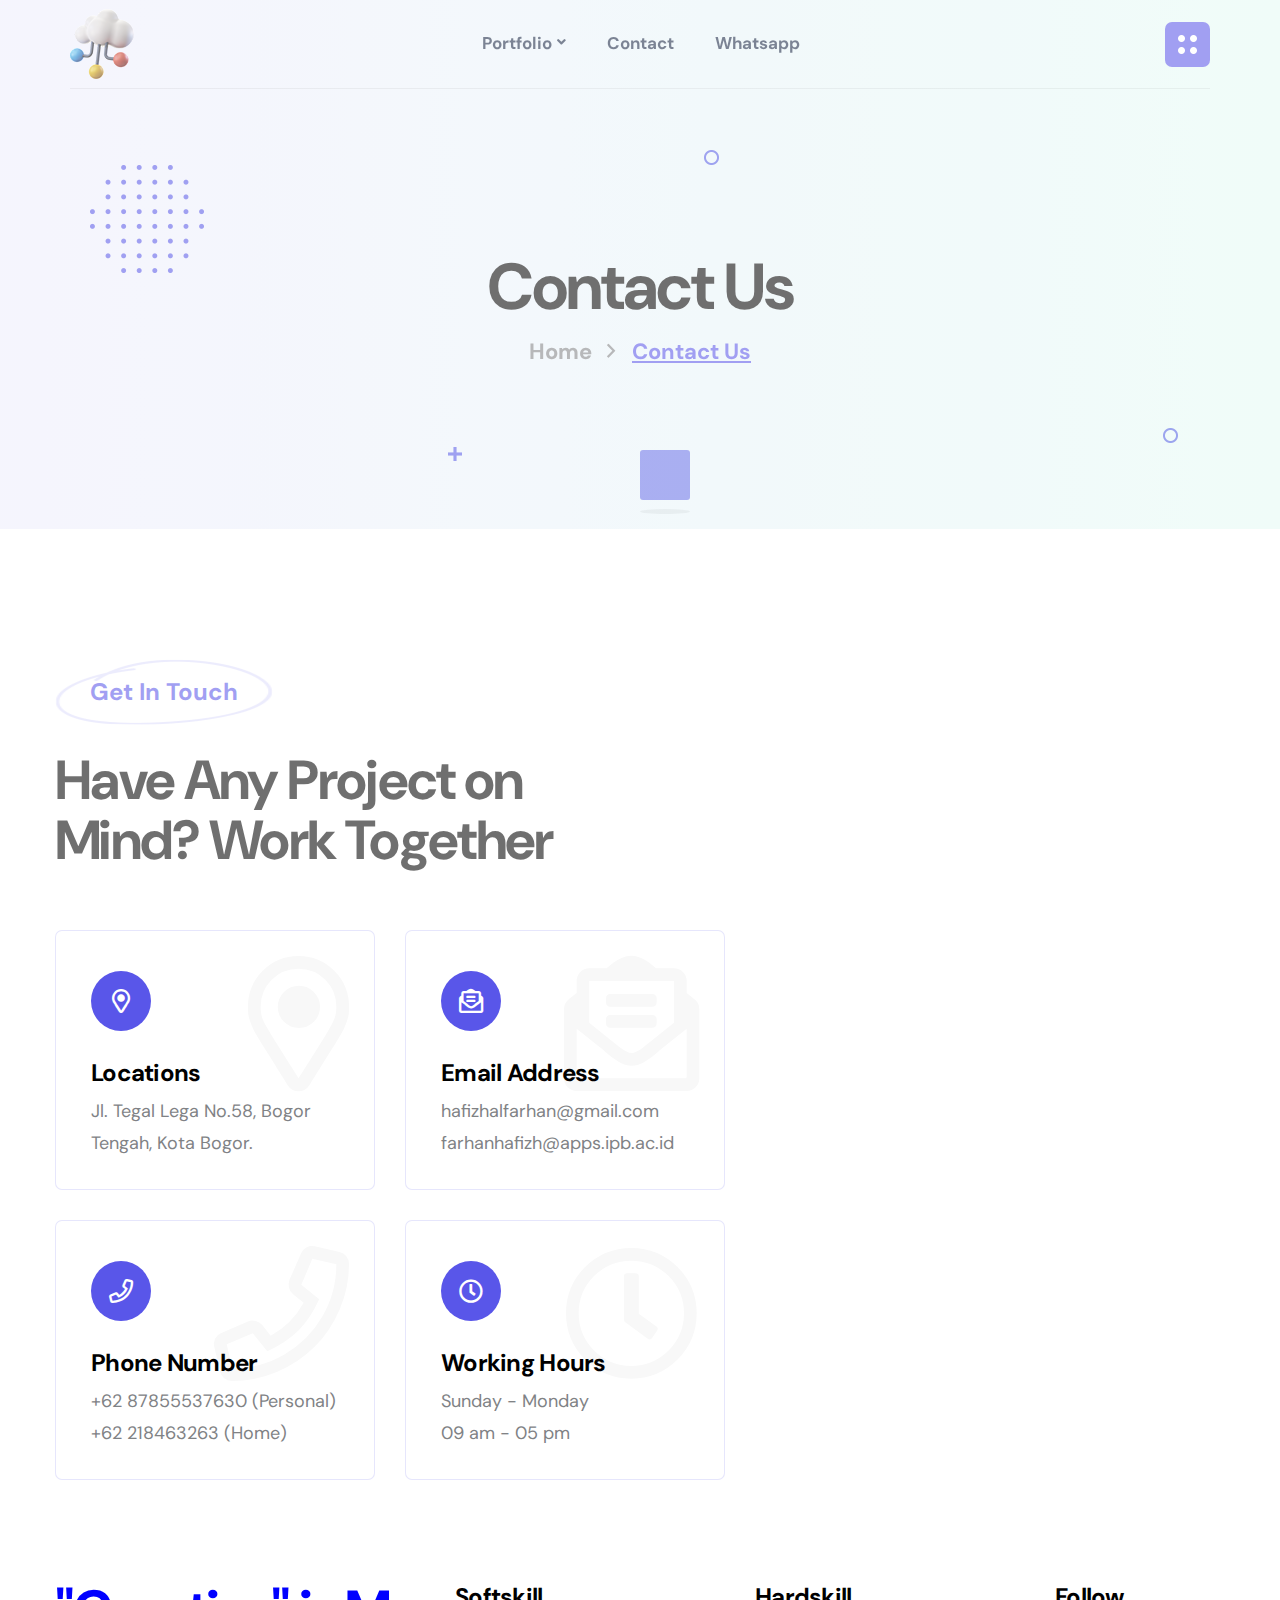
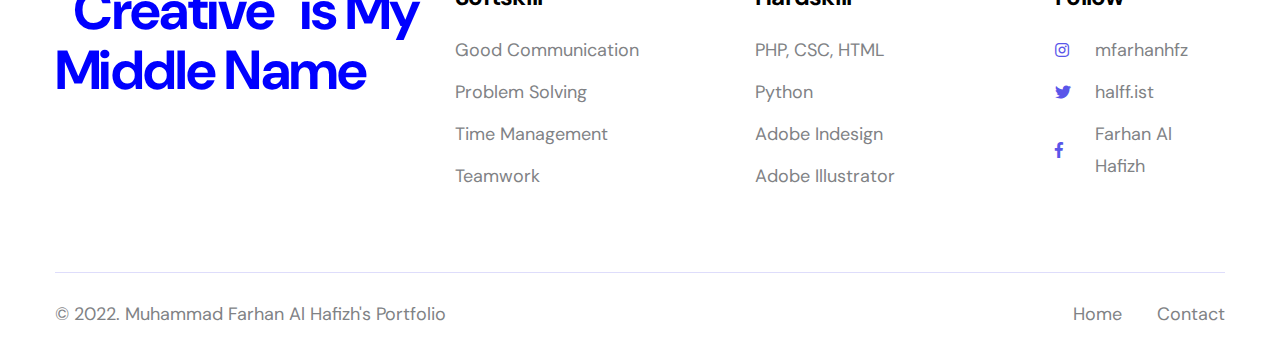
==== contact.html @ 5879aad6 "Update contact.html" ====
<!DOCTYPE html>
<html lang="en">
    <head>
        <!--====== Required meta tags ======-->
        <meta charset="utf-8">
        <meta http-equiv="x-ua-compatible" content="ie=edge">
        <meta name="description" content="">
        <meta name="viewport" content="width=device-width, initial-scale=1, shrink-to-fit=no">
        <!--====== Title ======-->
        <title>Farhan's Portfolio</title>
        <!--====== Favicon Icon ======-->
        <link rel="shortcut icon" href="assets/images/icon/iconss.png" type="image/png">
        <!--====== Default css ======-->
        <link rel="stylesheet" href="assets/css/default.css">
        <!--====== Style css ======-->
        <link rel="stylesheet" href="assets/css/style.css">
        <!--====== Responsive css ======-->
        <link rel="stylesheet" href="assets/css/responsive.css">
    </head>
    <body>
        <!--====== Start Preloader ======-->
        <div class="preloader">
            <div class="loader">
                <div class="pre-shadow"></div>
                <div class="pre-box"></div>
            </div>
        </div>
        <!--====== End Preloader ======-->
        <!--====== offcanvas-panel ======-->
        <div class="offcanvas-panel">
            <div class="panel-overlay"></div>
            <div class="offcanvas-panel-inner">
                <div class="panel-logo">
                    <a href="index.html"><img src="assets/images/icon/Box.png" alt="Qempo" width="120" length="120"></a>
                </div>
                <div class="about-us">
                    <h5 class="panel-widget-title">About Me</h5>
                    <p>
                        Hello, my name is Muhammad Farhan Al Haﬁzh and I am a software developer with three years of experience in developing web and mobile applications. Throughout my journey, I have worked on a variety of projects using a range of programming languages, including python, PHP, javascript, java, C, CSC. In my portfolio, you will ﬁnd examples of my work in web and mobile apps, which showcases my developing an application.
                    </p>
                </div>
                <div class="contact-us">
                    <h5 class="panel-widget-title">Contact Us</h5>
                    <ul>
                        <li>
                            <i class="fal fa-map-marker-alt"></i>
                            Bogor Tengah, Kota Bogor, Jawa Barat.
                        </li>
                        <li>
                            <i class="fal fa-envelope-open"></i>
                            <a href="mailto:hafizhalfarhan@gmail.com"> hafizhalfarhan@gmail.com</a>
                            <a href="mailto:farhanhafizh@apps.ipb.ac.id">farhanhafizh@apps.ipb.ac.id</a>
                        </li>
                        <li>
                            <i class="fal fa-phone"></i>
                            <a href="tel:(+62) 87855537630">(+62) 87855537630</a>
                            <a href="tel:(+62) 87855537630">(+62) 87855537630</a>
                        </li>
                    </ul>
                </div>
                <a href="#" class="panel-close"><i class="fal fa-times"></i></a>
            </div>
        </div><!--====== offcanvas-panel ======-->
        <!--====== Start Header Section ======-->
        <header class="theme-header transparent-header">
            <!-- header Navigation -->
            <div class="header-navigation navigation-style-v1">
                <div class="nav-overlay"></div>
                <div class="container-fluid">
                    <div class="primary-menu">
                        <div class="site-branding">
                            <a href="index.html" class="brand-logo"><img src="assets/images/icon/icon-5.png" alt="Site Logo"></a>
                        </div>
                        <div class="nav-menu">
                            <!-- Navbar Close -->
                            <div class="navbar-close"><i class="far fa-times"></i></div>
                            <!-- Nav Search -->
                            <div class="nav-search">
                                <form>
                                    <div class="form_group">
                                        <input type="email" class="form_control" placeholder="Search Here" name="email" required>
                                        <button class="search-btn"><i class="fas fa-search"></i></button>
                                    </div>
                                </form>
                            </div>
                            <!-- Main Menu -->
                            <nav class="main-menu">
                                <ul>
                                    <li class="menu-item has-children"><a href="#" class="nav-link">Portfolio</a>
                                        <ul class="sub-menu">
                                            <li><a href="project-details.html">Graphic Designer</a></li>
                                            <li><a href="project-details-2.html">Web Development</a></li>
                                            <li><a href="project-details-3.html">Software Development</a></li>
                                        </ul>
                                    </li>
                                    <li class="menu-item"><a href="contact.html" class="nav-link">Contact</a></li>
                                    <li class="menu-item"><a href="https://wa.me/6287855537630" class="nav-link">Whatsapp</a></li>
                                </ul>
                            </nav>
                        </div>
                        <div class="header-right-nav">
                            <ul>
                                <li class="bar-item"><a href="#"><img src="assets/images/dot.png" alt="dot"></a></li>
                                <li class="navbar-toggle-btn">
                                    <div class="navbar-toggler">
                                        <span></span>
                                        <span></span>
                                        <span></span>
                                    </div>
                                </li>
                            </ul>
                        </div>
                    </div>
                </div>
            </div>
        </header><!--====== End Header Section ======-->
        <!--====== Start Page-banner section ======-->
        <section class="page-banner bg_cover position-relative z-1">
            <div class="shape shape-one scene"><span data-depth="1"><img src="assets/images/shape/shape-1.png" alt=""></span></div>
            <div class="shape shape-two scene"><span data-depth="2"><img src="assets/images/shape/shape-2.png" alt=""></span></div>
            <div class="shape shape-three scene"><span data-depth="3"><img src="assets/images/shape/shape-3.png" alt=""></span></div>
            <div class="shape shape-four scene"><span data-depth="4"><img src="assets/images/shape/shape-2.png" alt=""></span></div>
            <div class="container">
                <div class="row justify-content-center">
                    <div class="col-lg-7">
                        <div class="page-title text-center">
                            <h1>Contact Us</h1>
                            <ul class="breadcrumbs-link">
                                <li><a href="index.html">Home</a></li>
                                <li class="active">Contact Us</li>
                            </ul>
                        </div>
                    </div>
                </div>
            </div>
        </section>
        <!--====== End Page-banner section ======-->
        <section class="contact-info-v1 pt-130">
            <div class="container">
                <div class="row">
                    <div class="col-lg-6">
                        <div class="section-title mb-60">
                            <span class="sub-title st-one">Get In Touch</span>
                            <h2>Have Any Project on 
                                Mind? Work Together</h2>
                        </div>
                    </div>
                </div>
                <div class="row">
                    <div class="col-lg-7">
                        <div class="row">
                            <div class="col-lg-6 col-md-6 col-sm-12">
                                <div class="information-item info-item-one mb-30 wow fadeInUp" data-wow-delay=".15s">
                                    <div class="icon">
                                        <i class="far fa-map-marker-alt"></i>
                                    </div>
                                    <div class="info">
                                        <h4>Locations</h4>
                                        <p>Jl. Tegal Lega No.58, Bogor Tengah, Kota Bogor.</p>
                                    </div>
                                </div>
                            </div>
                            <div class="col-lg-6 col-md-6 col-sm-12">
                                <div class="information-item info-item-two mb-30 wow fadeInUp" data-wow-delay=".20s">
                                    <div class="icon">
                                        <i class="far fa-envelope-open-text"></i>
                                    </div>
                                    <div class="info">
                                        <h4>Email Address</h4>
                                        <p><a href="mailto;hafizhalfarhan@gmail.com">hafizhalfarhan@gmail.com</a></p>
                                        <p><a href="mailto;farhanhafizh@apps.ipb.ac.id">farhanhafizh@apps.ipb.ac.id</a></p>
                                    </div>
                                </div>
                            </div>
                            <div class="col-lg-6 col-md-6 col-sm-12">
                                <div class="information-item info-item-three mb-30 wow fadeInUp" data-wow-delay=".25s">
                                    <div class="icon">
                                        <i class="far fa-phone"></i>
                                    </div>
                                    <div class="info">
                                        <h4>Phone Number</h4>
                                        <p><a href="tel:+012(345)67899">+62 87855537630 (Personal) </a></p>
                                        <p><a href="tel:+012(345)67899">+62 218463263 (Home) </a></p>
                                    </div>
                                </div>
                            </div>
                            <div class="col-lg-6 col-md-6 col-sm-12">
                                <div class="information-item info-item-four mb-30 wow fadeInUp" data-wow-delay=".30s">
                                    <div class="icon">
                                        <i class="far fa-clock"></i>
                                    </div>
                                    <div class="info">
                                        <h4>Working Hours</h4>
                                        <p><span>Sunday - Monday</span><span>09 am - 05 pm</span></p>
                                    </div>
                                </div>
                            </div>
                        </div>
                    </div>
                    <div class="col-lg-5">
                        <div class="mapouter"><div class="gmap_canvas"><iframe class="gmap_iframe" width="100%" frameborder="0" scrolling="no" marginheight="0" marginwidth="0" src="https://maps.google.com/maps?width=610&amp;height=400&amp;hl=en&amp;q=kebun raya bogor&amp;t=&amp;z=15&amp;ie=UTF8&amp;iwloc=B&amp;output=embed"></iframe><a href="https://capcuttemplate.org/">Capcut Template</a></div><style>.mapouter{position:relative;text-align:right;width:100%;height:400px;}.gmap_canvas {overflow:hidden;background:none!important;width:100%;height:400px;}.gmap_iframe {height:400px!important;}</style></div>
                    </div>
                </div>
            </div>
        </section>
        <!--====== Start Contact section ======-->
        <!--====== End Contact section ======-->
        <!--====== Start Footer ======-->
        <footer class="footer-area">
            <div class="container">
                <div class="footer-widget pt-70 pb-40">
                    <div class="row">
                        <div class="col-lg-4 col-md-6 col-sm-12">
                            <div class="widget newsletter-widget mb-40 wow fadeInUp" data-wow-delay=".30s">
                                <h2><font color="Blue">"Creative" is My Middle Name</font></h2>
                            </div>
                        </div>
                        <div class="col-lg-3 col-md-6 col-sm-12">
                            <div class="widget footer-nav-widget mb-40 wow fadeInUp" data-wow-delay=".15s">
                                <h4 class="widget-title">Softskill</h4>
                                <ul class="widget-nav">
                                    <li>Good Communication</li>
                                    <li>Problem Solving</li>
                                    <li>Time Management</a></li>
                                    <li>Teamwork</a></li>
                                </ul>
                            </div>
                        </div>
                        <div class="col-lg-3 col-md-6 col-sm-12">
                            <div class="widget footer-nav-widget mb-40 wow fadeInUp" data-wow-delay=".20s">
                                <h4 class="widget-title">Hardskill</h4>
                                <ul class="widget-nav">
                                    <li>PHP, CSC, HTML</li>
                                    <li>Python</li>
                                    <li>Adobe Indesign</a></li>
                                    <li>Adobe Illustrator</a></li>
                                </ul>
                            </div>
                        </div>
                        <div class="col-lg-2 col-md-6 col-sm-12">
                            <div class="widget social-widget mb-40 wow fadeInUp" data-wow-delay=".25s">
                                <h4 class="widget-title">Follow</h4>
                                <ul class="social-nav">
                                    <li><a href="www.instagram.com/mfarhanhfz/"><i class="fab fa-instagram"></i>mfarhanhfz</a></li>
                                    <li><a href="#"><i class="fab fa-twitter"></i>halff.ist</a></li>
                                    <li><a href="#"><i class="fab fa-facebook-f"></i>Farhan Al Hafizh</a></li>
                                </ul>
                            </div>
                        </div>
                    </div>
                </div>
                <div class="footer-copyright">
                    <div class="row">
                        <div class="col-lg-6">
                            <div class="copyright-text">
                                <p>&copy; 2022. Muhammad Farhan Al Hafizh's Portfolio</p>
                            </div>
                        </div>
                        <div class="col-lg-6">
                            <div class="footer-nav float-lg-right">
                                <ul>
                                    <li><a href="index.html">Home</a></li>
                                    <li><a href="contact.html">Contact</a></li>
                                </ul>
                            </div>
                        </div>
                    </div>
                </div>
            </div>
        </footer><!--====== End Footer ======-->
        <!--====== back-to-top ======-->
        <a href="#" class="back-to-top" ><i class="far fa-angle-up"></i></a>
        <!--====== Jquery js ======-->
        <script src="assets/vendor/jquery-3.6.0.min.js"></script>
        <!--====== Bootstrap js ======-->
        <script src="assets/vendor/popper/popper.min.js"></script>
        <!--====== Bootstrap js ======-->
        <script src="assets/vendor/bootstrap/js/bootstrap.min.js"></script>
        <!--====== Slick js ======-->
        <script src="assets/vendor/slick/slick.min.js"></script>
        <!--====== Magnific js ======-->
        <script src="assets/vendor/magnific-popup/dist/jquery.magnific-popup.min.js"></script>
        <!--====== Isotope js ======-->
        <script src="assets/vendor/isotope.min.js"></script>
        <!--====== Imagesloaded js ======-->
        <script src="assets/vendor/imagesloaded.min.js"></script>
        <!--====== Counterup js ======-->
        <script src="assets/vendor/jquery.counterup.min.js"></script>
        <!--====== Waypoints js ======-->
        <script src="assets/vendor/jquery.waypoints.js"></script>
        <!--====== Nice-select js ======-->
        <script src="assets/vendor/nice-select/js/jquery.nice-select.min.js"></script>
        <!--====== WOW js ======-->
        <script src="assets/vendor/wow.min.js"></script>
        <!--====== Parallax js ======-->
        <script src="assets/vendor/parallax.min.js"></script>
        <!--====== Main js ======-->
        <script src="assets/js/theme.js"></script>
    </body>
</html>
---- assets/css/default.css ----
/*---------------------------------------
    - Margin & Padding
-----------------------------------------*/
/*-- Margin Top --*/
.mt-5 {
  margin-top: 5px; }

.mt-10 {
  margin-top: 10px; }

.mt-15 {
  margin-top: 15px; }

.mt-20 {
  margin-top: 20px; }

.mt-25 {
  margin-top: 25px; }

.mt-30 {
  margin-top: 30px; }

.mt-35 {
  margin-top: 35px; }

.mt-40 {
  margin-top: 40px; }

.mt-45 {
  margin-top: 45px; }

.mt-50 {
  margin-top: 50px; }

.mt-55 {
  margin-top: 55px; }

.mt-60 {
  margin-top: 60px; }

.mt-65 {
  margin-top: 65px; }

.mt-70 {
  margin-top: 70px; }

.mt-75 {
  margin-top: 75px; }

.mt-80 {
  margin-top: 80px; }

.mt-85 {
  margin-top: 85px; }

.mt-90 {
  margin-top: 90px; }

.mt-95 {
  margin-top: 95px; }

.mt-100 {
  margin-top: 100px; }

.mt-105 {
  margin-top: 105px; }

.mt-110 {
  margin-top: 110px; }

.mt-115 {
  margin-top: 115px; }

.mt-120 {
  margin-top: 120px; }

.mt-125 {
  margin-top: 125px; }

.mt-130 {
  margin-top: 130px; }

.mt-135 {
  margin-top: 135px; }

.mt-140 {
  margin-top: 140px; }

.mt-145 {
  margin-top: 145px; }

.mt-150 {
  margin-top: 150px; }

.mt-155 {
  margin-top: 155px; }

.mt-160 {
  margin-top: 160px; }

.mt-165 {
  margin-top: 165px; }

.mt-170 {
  margin-top: 170px; }

.mt-175 {
  margin-top: 175px; }

.mt-180 {
  margin-top: 180px; }

.mt-185 {
  margin-top: 185px; }

.mt-190 {
  margin-top: 190px; }

.mt-195 {
  margin-top: 195px; }

.mt-200 {
  margin-top: 200px; }

.mt-205{
  margin-top: 205px;
}
.mt-210{
  margin-top: 210px;
}
.mt-215{
  margin-top: 215px;
}
.mt-220{
  margin-top: 220px;
}
.mt-225{
  margin-top: 225px;
}
.mt-230{
  margin-top: 230px;
}
.mt-235{
  margin-top: 235px;
}
.mt-240{
  margin-top: 240px;
}
.mt-245{
  margin-top: 245px;
}
.mt-250{
  margin-top: 250px;
}
.mt-255{
  margin-top: 255px;
}
.mt-260{
  margin-top: 260px;
}
.mt-265{
  margin-top: 265px;
}
.mt-270{
  margin-top: 270px;
}
.mt-275{
  margin-top: 275px;
}
.mt-280{
  margin-top: 280px;
}
.mt-285{
  margin-top: 285px;
}
.mt-290{
  margin-top: 290px;
}
.mt-295{
  margin-top: 295px;
}
.mt-300{
  margin-top: 300px;
}
/*-- Margin Bottom --*/
.mb-5 {
  margin-bottom: 5px; }

.mb-10 {
  margin-bottom: 10px; }

.mb-15 {
  margin-bottom: 15px; }

.mb-20 {
  margin-bottom: 20px; }

.mb-25 {
  margin-bottom: 25px; }

.mb-30 {
  margin-bottom: 30px; }

.mb-35 {
  margin-bottom: 35px; }

.mb-40 {
  margin-bottom: 40px; }

.mb-45 {
  margin-bottom: 45px; }

.mb-50 {
  margin-bottom: 50px; }

.mb-55 {
  margin-bottom: 55px; }

.mb-60 {
  margin-bottom: 60px; }

.mb-65 {
  margin-bottom: 65px; }

.mb-70 {
  margin-bottom: 70px; }

.mb-75 {
  margin-bottom: 75px; }

.mb-80 {
  margin-bottom: 80px; }

.mb-85 {
  margin-bottom: 85px; }

.mb-90 {
  margin-bottom: 90px; }

.mb-95 {
  margin-bottom: 95px; }

.mb-100 {
  margin-bottom: 100px; }

.mb-105 {
  margin-bottom: 105px; }

.mb-110 {
  margin-bottom: 110px; }

.mb-115 {
  margin-bottom: 115px; }

.mb-120 {
  margin-bottom: 120px; }

.mb-125 {
  margin-bottom: 125px; }

.mb-130 {
  margin-bottom: 130px; }

.mb-135 {
  margin-bottom: 135px; }

.mb-140 {
  margin-bottom: 140px; }

.mb-145 {
  margin-bottom: 145px; }

.mb-150 {
  margin-bottom: 150px; }

.mb-155 {
  margin-bottom: 155px; }

.mb-160 {
  margin-bottom: 160px; }

.mb-165 {
  margin-bottom: 165px; }

.mb-170 {
  margin-bottom: 170px; }

.mb-175 {
  margin-bottom: 175px; }

.mb-180 {
  margin-bottom: 180px; }

.mb-185 {
  margin-bottom: 185px; }

.mb-190 {
  margin-bottom: 190px; }

.mb-195 {
  margin-bottom: 195px; }

.mb-200 {
  margin-bottom: 200px; }

.mb-205 {
  margin-bottom: 205px; }

.mb-210 {
  margin-bottom: 210px; }

.mb-215 {
  margin-bottom: 215px; }

.mb-220 {
  margin-bottom: 220px; }

.mb-225 {
  margin-bottom: 225px; }

.mb-230 {
  margin-bottom: 230px; }

.mb-235 {
  margin-bottom: 235px; }

.mb-240 {
  margin-bottom: 240px; }

.mb-245 {
  margin-bottom: 245px; }

.mb-250 {
  margin-bottom: 250px; }

.mb-255 {
  margin-bottom: 255px; }

.mb-260 {
  margin-bottom: 260px; }

.mb-265 {
  margin-bottom: 265px; }

.mb-270 {
  margin-bottom: 270px; }

.mb-275 {
  margin-bottom: 275px; }

.mb-280 {
  margin-bottom: 280px; }

.mb-285 {
  margin-bottom: 285px; }

.mb-290 {
  margin-bottom: 290px; }

.mb-295 {
  margin-bottom: 295px; }

.mb-300 {
  margin-bottom: 300px; }

/*-- Margin Left --*/
.ml-5 {
  margin-left: 5px; }

.ml-10 {
  margin-left: 10px; }

.ml-15 {
  margin-left: 15px; }

.ml-20 {
  margin-left: 20px; }

.ml-25 {
  margin-left: 25px; }

.ml-30 {
  margin-left: 30px; }

.ml-35 {
  margin-left: 35px; }

.ml-40 {
  margin-left: 40px; }

.ml-45 {
  margin-left: 45px; }

.ml-50 {
  margin-left: 50px; }

.ml-55 {
  margin-left: 55px; }

.ml-60 {
  margin-left: 60px; }

.ml-65 {
  margin-left: 65px; }

.ml-70 {
  margin-left: 70px; }

.ml-75 {
  margin-left: 75px; }

.ml-80 {
  margin-left: 80px; }

.ml-85 {
  margin-left: 85px; }

.ml-90 {
  margin-left: 90px; }

.ml-95 {
  margin-left: 95px; }

.ml-100 {
  margin-left: 100px; }

.ml-105 {
  margin-left: 105px; }

.ml-110 {
  margin-left: 110px; }

.ml-115 {
  margin-left: 115px; }

.ml-120 {
  margin-left: 120px; }

.ml-125 {
  margin-left: 125px; }

.ml-130 {
  margin-left: 130px; }

.ml-135 {
  margin-left: 135px; }

.ml-140 {
  margin-left: 140px; }

.ml-145 {
  margin-left: 145px; }

.ml-150 {
  margin-left: 150px; }

.ml-155 {
  margin-left: 155px; }

.ml-160 {
  margin-left: 160px; }

.ml-165 {
  margin-left: 165px; }

.ml-170 {
  margin-left: 170px; }

.ml-175 {
  margin-left: 175px; }

.ml-180 {
  margin-left: 180px; }

.ml-185 {
  margin-left: 185px; }

.ml-190 {
  margin-left: 190px; }

.ml-195 {
  margin-left: 195px; }

.ml-200 {
  margin-left: 200px; }

.ml-205{
  margin-left: 205px;
}
.ml-210{
  margin-left: 210px;
}
.ml-215{
  margin-left: 215px;
}
.ml-220{
  margin-left: 220px;
}
.ml-225{
  margin-left: 225px;
}
.ml-230{
  margin-left: 230px;
}
.ml-235{
  margin-left: 235px;
}
.ml-240{
  margin-left: 240px;
}
.ml-245{
  margin-left: 245px;
}
.ml-250{
  margin-left: 250px;
}
.ml-255{
  margin-left: 255px;
}
.ml-260{
  margin-left: 260px;
}
.ml-265{
  margin-left: 265px;
}
.ml-270{
  margin-left: 270px;
}
.ml-275{
  margin-left: 275px;
}
.ml-280{
  margin-left: 280px;
}
.ml-285{
  margin-left: 285px;
}
.ml-290{
  margin-left: 290px;
}
.ml-295{
  margin-left: 295px;
}
.ml-300{
  margin-left: 300px;
}
/*-- Margin Right --*/
.mr-5 {
  margin-right: 5px; }

.mr-10 {
  margin-right: 10px; }

.mr-15 {
  margin-right: 15px; }

.mr-20 {
  margin-right: 20px; }

.mr-25 {
  margin-right: 25px; }

.mr-30 {
  margin-right: 30px; }

.mr-35 {
  margin-right: 35px; }

.mr-40 {
  margin-right: 40px; }

.mr-45 {
  margin-right: 45px; }

.mr-50 {
  margin-right: 50px; }

.mr-55 {
  margin-right: 55px; }

.mr-60 {
  margin-right: 60px; }

.mr-65 {
  margin-right: 65px; }

.mr-70 {
  margin-right: 70px; }

.mr-75 {
  margin-right: 75px; }

.mr-80 {
  margin-right: 80px; }

.mr-85 {
  margin-right: 85px; }

.mr-90 {
  margin-right: 90px; }

.mr-95 {
  margin-right: 95px; }

.mr-100 {
  margin-right: 100px; }

.mr-105 {
  margin-right: 105px; }

.mr-110 {
  margin-right: 110px; }

.mr-115 {
  margin-right: 115px; }

.mr-120 {
  margin-right: 120px; }

.mr-125 {
  margin-right: 125px; }

.mr-130 {
  margin-right: 130px; }

.mr-135 {
  margin-right: 135px; }

.mr-140 {
  margin-right: 140px; }

.mr-145 {
  margin-right: 145px; }

.mr-150 {
  margin-right: 150px; }

.mr-155 {
  margin-right: 155px; }

.mr-160 {
  margin-right: 160px; }

.mr-165 {
  margin-right: 165px; }

.mr-170 {
  margin-right: 170px; }

.mr-175 {
  margin-right: 175px; }

.mr-180 {
  margin-right: 180px; }

.mr-185 {
  margin-right: 185px; }

.mr-190 {
  margin-right: 190px; }

.mr-195 {
  margin-right: 195px; }

.mr-200 {
  margin-right: 200px; }

.mr-205{
  margin-right: 205px;
}
.mr-210{
  margin-right: 210px;
}
.mr-215{
  margin-right: 215px;
}
.mr-220{
  margin-right: 220px;
}
.mr-225{
  margin-right: 225px;
}
.mr-230{
  margin-right: 230px;
}
.mr-235{
  margin-right: 235px;
}
.mr-240{
  margin-right: 240px;
}
.mr-245{
  margin-right: 245px;
}
.mr-250{
  margin-right: 250px;
}
.mr-255{
  margin-right: 255px;
}
.mr-260{
  margin-right: 260px;
}
.mr-265{
  margin-right: 265px;
}
.mr-270{
  margin-right: 270px;
}
.mr-275{
  margin-right: 275px;
}
.mr-280{
  margin-right: 280px;
}
.mr-285{
  margin-right: 285px;
}
.mr-290{
  margin-right: 290px;
}
.mr-295{
  margin-right: 295px;
}
.mr-300{
  margin-right: 300px;
}
/*-- Padding Top --*/
.pt-5 {
  padding-top: 5px; }

.pt-10 {
  padding-top: 10px; }

.pt-15 {
  padding-top: 15px; }

.pt-20 {
  padding-top: 20px; }

.pt-25 {
  padding-top: 25px; }

.pt-30 {
  padding-top: 30px; }

.pt-35 {
  padding-top: 35px; }

.pt-40 {
  padding-top: 40px; }

.pt-45 {
  padding-top: 45px; }

.pt-50 {
  padding-top: 50px; }

.pt-55 {
  padding-top: 55px; }

.pt-60 {
  padding-top: 60px; }

.pt-65 {
  padding-top: 65px; }

.pt-70 {
  padding-top: 70px; }

.pt-75 {
  padding-top: 75px; }

.pt-80 {
  padding-top: 80px; }

.pt-85 {
  padding-top: 85px; }

.pt-90 {
  padding-top: 90px; }

.pt-95 {
  padding-top: 95px; }

.pt-100 {
  padding-top: 100px; }

.pt-105 {
  padding-top: 105px; }

.pt-110 {
  padding-top: 110px; }

.pt-115 {
  padding-top: 115px; }

.pt-120 {
  padding-top: 120px; }

.pt-125 {
  padding-top: 125px; }

.pt-130 {
  padding-top: 130px; }

.pt-135 {
  padding-top: 135px; }

.pt-140 {
  padding-top: 140px; }

.pt-145 {
  padding-top: 145px; }

.pt-150 {
  padding-top: 150px; }

.pt-155 {
  padding-top: 155px; }

.pt-160 {
  padding-top: 160px; }

.pt-165 {
  padding-top: 165px; }

.pt-170 {
  padding-top: 170px; }

.pt-175 {
  padding-top: 175px; }

.pt-180 {
  padding-top: 180px; }

.pt-185 {
  padding-top: 185px; }

.pt-190 {
  padding-top: 190px; }

.pt-195 {
  padding-top: 195px; }

.pt-200 {
  padding-top: 200px; }

.pt-205 {
  padding-top: 205px; }

.pt-210 {
  padding-top: 210px; }

.pt-215 {
  padding-top: 215px; }

.pt-220 {
  padding-top: 220px; }

.pt-225 {
  padding-top: 225px; }

.pt-230 {
  padding-top: 230px; }

.pt-235 {
  padding-top: 235px; }

.pt-240 {
  padding-top: 240px; }

.pt-245 {
  padding-top: 245px; }

.pt-250 {
  padding-top: 250px; }

.pt-255 {
  padding-top: 255px; }

.pt-260 {
  padding-top: 260px; }

.pt-265 {
  padding-top: 265px; }

.pt-270 {
  padding-top: 270px; }

.pt-275 {
  padding-top: 275px; }

.pt-280 {
  padding-top: 280px; }

.pt-285 {
  padding-top: 285px; }

.pt-290 {
  padding-top: 290px; }

.pt-295 {
  padding-top: 295px; }

.pt-300 {
  padding-top: 300px; }

/*-- Padding Bottom --*/
.pb-5 {
  padding-bottom: 5px; }

.pb-10 {
  padding-bottom: 10px; }

.pb-15 {
  padding-bottom: 15px; }

.pb-20 {
  padding-bottom: 20px; }

.pb-25 {
  padding-bottom: 25px; }

.pb-30 {
  padding-bottom: 30px; }

.pb-35 {
  padding-bottom: 35px; }

.pb-40 {
  padding-bottom: 40px; }

.pb-45 {
  padding-bottom: 45px; }

.pb-50 {
  padding-bottom: 50px; }

.pb-55 {
  padding-bottom: 55px; }

.pb-60 {
  padding-bottom: 60px; }

.pb-65 {
  padding-bottom: 65px; }

.pb-70 {
  padding-bottom: 70px; }

.pb-75 {
  padding-bottom: 75px; }

.pb-80 {
  padding-bottom: 80px; }

.pb-85 {
  padding-bottom: 85px; }

.pb-90 {
  padding-bottom: 90px; }

.pb-95 {
  padding-bottom: 95px; }

.pb-100 {
  padding-bottom: 100px; }

.pb-105 {
  padding-bottom: 105px; }

.pb-110 {
  padding-bottom: 110px; }

.pb-115 {
  padding-bottom: 115px; }

.pb-120 {
  padding-bottom: 120px; }

.pb-125 {
  padding-bottom: 125px; }

.pb-130 {
  padding-bottom: 130px; }

.pb-135 {
  padding-bottom: 135px; }

.pb-140 {
  padding-bottom: 140px; }

.pb-145 {
  padding-bottom: 145px; }

.pb-150 {
  padding-bottom: 150px; }

.pb-155 {
  padding-bottom: 155px; }

.pb-160 {
  padding-bottom: 160px; }

.pb-165 {
  padding-bottom: 165px; }

.pb-170 {
  padding-bottom: 170px; }

.pb-175 {
  padding-bottom: 175px; }

.pb-180 {
  padding-bottom: 180px; }

.pb-185 {
  padding-bottom: 185px; }

.pb-190 {
  padding-bottom: 190px; }

.pb-195 {
  padding-bottom: 195px; }

.pb-200 {
  padding-bottom: 200px; }

.pb-205 {
  padding-bottom: 205px; }

.pb-210 {
  padding-bottom: 210px; }

.pb-215 {
  padding-bottom: 215px; }

.pb-220 {
  padding-bottom: 220px; }

.pb-225 {
  padding-bottom: 225px; }

.pb-230 {
  padding-bottom: 230px; }

.pb-235 {
  padding-bottom: 235px; }

.pb-240 {
  padding-bottom: 240px; }

.pb-245 {
  padding-bottom: 245px; }

.pb-250 {
  padding-bottom: 250px; }

.pb-255 {
  padding-bottom: 255px; }

.pb-260 {
  padding-bottom: 260px; }

.pb-265 {
  padding-bottom: 265px; }

.pb-270 {
  padding-bottom: 270px; }

.pb-275 {
  padding-bottom: 275px; }

.pb-280 {
  padding-bottom: 280px; }

.pb-285 {
  padding-bottom: 285px; }

.pb-290 {
  padding-bottom: 290px; }

.pb-295 {
  padding-bottom: 295px; }

.pb-300 {
  padding-bottom: 300px; }

/*-- Padding Left --*/
.pl-5 {
  padding-left: 5px; }

.pl-10 {
  padding-left: 10px; }

.pl-15 {
  padding-left: 15px; }

.pl-20 {
  padding-left: 20px; }

.pl-25 {
  padding-left: 25px; }

.pl-30 {
  padding-left: 30px; }

.pl-35 {
  padding-left: 35px; }

.pl-40 {
  padding-left: 40px; }

.pl-45 {
  padding-left: 45px; }

.pl-50 {
  padding-left: 50px; }

.pl-55 {
  padding-left: 55px; }

.pl-60 {
  padding-left: 60px; }

.pl-65 {
  padding-left: 65px; }

.pl-70 {
  padding-left: 70px; }

.pl-75 {
  padding-left: 75px; }

.pl-80 {
  padding-left: 80px; }

.pl-85 {
  padding-left: 85px; }

.pl-90 {
  padding-left: 90px; }

.pl-95 {
  padding-left: 95px; }

.pl-100 {
  padding-left: 100px; }

.pl-105 {
  padding-left: 105px; }

.pl-110 {
  padding-left: 110px; }

.pl-115 {
  padding-left: 115px; }

.pl-120 {
  padding-left: 120px; }

.pl-125 {
  padding-left: 125px; }

.pl-130 {
  padding-left: 130px; }

.pl-135 {
  padding-left: 135px; }

.pl-140 {
  padding-left: 140px; }

.pl-145 {
  padding-left: 145px; }

.pl-150 {
  padding-left: 150px; }

.pl-155 {
  padding-left: 155px; }

.pl-160 {
  padding-left: 160px; }

.pl-165 {
  padding-left: 165px; }

.pl-170 {
  padding-left: 170px; }

.pl-175 {
  padding-left: 175px; }

.pl-180 {
  padding-left: 180px; }

.pl-185 {
  padding-left: 185px; }

.pl-190 {
  padding-left: 190px; }

.pl-195 {
  padding-left: 195px; }

.pl-200 {
  padding-left: 200px; }

.pl-205 {
  padding-left: 205px; }

.pl-210 {
  padding-left: 210px; }

.pl-215 {
  padding-left: 215px; }

.pl-220 {
  padding-left: 220px; }

.pl-225 {
  padding-left: 225px; }

.pl-230 {
  padding-left: 230px; }

.pl-235 {
  padding-left: 235px; }

.pl-240 {
  padding-left: 240px; }

.pl-245 {
  padding-left: 245px; }

.pl-250 {
  padding-left: 250px; }

.pl-255 {
  padding-left: 255px; }

.pl-260 {
  padding-left: 260px; }

.pl-265 {
  padding-left: 265px; }

.pl-270 {
  padding-left: 270px; }

.pl-275 {
  padding-left: 275px; }

.pl-280 {
  padding-left: 280px; }

.pl-285 {
  padding-left: 285px; }

.pl-290 {
  padding-left: 290px; }

.pl-295 {
  padding-left: 295px; }

.pl-300 {
  padding-left: 300px; }
/*-- Padding Right --*/
.pr-5 {
  padding-right: 5px; }

.pr-10 {
  padding-right: 10px; }

.pr-15 {
  padding-right: 15px; }

.pr-20 {
  padding-right: 20px; }

.pr-25 {
  padding-right: 25px; }

.pr-30 {
  padding-right: 30px; }

.pr-35 {
  padding-right: 35px; }

.pr-40 {
  padding-right: 40px; }

.pr-45 {
  padding-right: 45px; }

.pr-50 {
  padding-right: 50px; }

.pr-55 {
  padding-right: 55px; }

.pr-60 {
  padding-right: 60px; }

.pr-65 {
  padding-right: 65px; }

.pr-70 {
  padding-right: 70px; }

.pr-75 {
  padding-right: 75px; }

.pr-80 {
  padding-right: 80px; }

.pr-85 {
  padding-right: 85px; }

.pr-90 {
  padding-right: 90px; }

.pr-95 {
  padding-right: 95px; }

.pr-100 {
  padding-right: 100px; }

.pr-105 {
  padding-right: 105px; }

.pr-110 {
  padding-right: 110px; }

.pr-115 {
  padding-right: 115px; }

.pr-120 {
  padding-right: 120px; }

.pr-125 {
  padding-right: 125px; }

.pr-130 {
  padding-right: 130px; }

.pr-135 {
  padding-right: 135px; }

.pr-140 {
  padding-right: 140px; }

.pr-145 {
  padding-right: 145px; }

.pr-150 {
  padding-right: 150px; }

.pr-155 {
  padding-right: 155px; }

.pr-160 {
  padding-right: 160px; }

.pr-165 {
  padding-right: 165px; }

.pr-170 {
  padding-right: 170px; }

.pr-175 {
  padding-right: 175px; }

.pr-180 {
  padding-right: 180px; }

.pr-185 {
  padding-right: 185px; }

.pr-190 {
  padding-right: 190px; }

.pr-195 {
  padding-right: 195px; }

.pr-200 {
  padding-right: 200px; }

.pr-205 {
  padding-right: 205px; }

.pr-210 {
  padding-right: 210px; }

.pr-215 {
  padding-right: 215px; }

.pr-220 {
  padding-right: 220px; }

.pr-225 {
  padding-right: 225px; }

.pr-230 {
  padding-right: 230px; }

.pr-235 {
  padding-right: 235px; }

.pr-240 {
  padding-right: 240px; }

.pr-245 {
  padding-right: 245px; }

.pr-250 {
  padding-right: 250px; }

.pr-255 {
  padding-right: 255px; }

.pr-260 {
  padding-right: 260px; }

.pr-265 {
  padding-right: 265px; }

.pr-270 {
  padding-right: 270px; }

.pr-275 {
  padding-right: 275px; }

.pr-280 {
  padding-right: 280px; }

.pr-285 {
  padding-right: 285px; }

.pr-290 {
  padding-right: 290px; }

.pr-295 {
  padding-right: 295px; }

.pr-300 {
  padding-right: 300px; }
---- assets/css/style.css ----
/*-----------------------------------------------------------------------------------

    Template Name: Pixlab - Creative Agency HTML Template
    Description: Pixlab – Creative Agency HTML Template have an awesome design for a website of Agency, Web Studio, Blog, Gallery Photo, Corporate Company, Community and other. It’s the clean, modern and beautiful grid-based template.
    Author:  Wordpressriver
    Author URI: https://themeforest.net/user/wordpressriver
    Version: 1.0

----------------------------------------------------------------------------------
    ===================
        CSS INDEX
    ===================

    
    01. Start Common  css
    02. Start Header css
    03. Hero css
    04. About css
    05. Service css
    06. Portfolio css
    07. Counter css
    08. Testimonial css
    09. CTA Section css
    10. Pricing css
    11. Team  css
    12. Skill  css
    13. Elements  css
    14. Blog Section css
    15. Contact css
    16. Footer css

----------------------------------------------------------------------------------*/


/*---==========================
   01. Start Common  css 
=========================---*/
/* Google Font */
@import url('https://fonts.googleapis.com/css2?family=DM+Sans:wght@400;500;700&display=swap');

/* Animate css */
@import url(../vendor/animate.css);
/* Flaticon css */
@import url(../fonts/flaticon/flaticon.css);
/* Fontawesome css */
@import url(../fonts/fontawesome/css/all.min.css);
/* Bootstrap css */
@import url(../vendor/bootstrap/css/bootstrap.min.css);
/* Slick css */
@import url(../vendor/slick/slick.css);
/* Magnific css */
@import url(../vendor/magnific-popup/dist/magnific-popup.css);
/* Nice-select css */
@import url(../vendor/nice-select/css/nice-select.css);

/* Root css */
:root {
	--text-color: #808285;
	--heading: #191919;
    --blue-dark: #5956e9;
	--light-gray: #fafafb;
	--dmsans: 'DM Sans', sans-serif;
}
*{
    margin: 0;
    padding: 0;
    -webkit-box-sizing: border-box;
            box-sizing: border-box;
}
html{
    font-size: 100%;
}
a{
    color: inherit;
    text-decoration: none;
    -webkit-transition: all .3s;
    -o-transition: all .3s;
    transition: all .3s;
}
a:hover,a:focus{
    color: inherit;
    text-decoration: none;
}
i,
span,
a{
    display: inline-block;
}
h1,
h2,
h3,
h4,
h5{
    font-weight: 700;
	letter-spacing: -0.03em;
}
h1,
h2,
h3,
h4,
h5,
h6{
    color: #000000;
    margin: 0px;
    font-family: var(--dmsans);
    font-weight: 700;
}
h1{
    font-size: 65px;
    line-height: 75px;
}
h2{
    font-size: 55px;
    line-height: 60px;
}
h3{
    font-size: 27px;
    line-height: 38px;
}
h4{
    font-size: 24px;
    line-height: 34px;

}
h5{
    font-size: 20px;
    line-height: 30px;
}
h6{
    font-size: 16px;
    line-height: 26px;
}
ul,
ol {
	margin: 0px;
	padding: 0px;
	list-style-type: none;
}
p {
	margin: 0px;
}
input,
textarea {
	display: inherit;
}
input:focus,
textarea:focus{
	outline: none;
}
img {
	max-width: 100%;
}
blockquote{
	margin: 0;
}
body {
	font-family: var(--dmsans);
	font-weight: normal;
	font-style: normal;
	color: var(--text-color);
	font-size: 18px;
	line-height: 32px;
	overflow-x: hidden;
}
.bg_cover {
	background-position: center center;
	background-size: cover;
	background-repeat: no-repeat;
}
.slick-slide {
	outline: 0;
}
.form_group {
	position: relative;
}
.form_control{
	width: 100%;
	border: none;
    font-weight: 500;
}
ul.social-link li{
	display: inline-block;
}
.section-title .sub-title{
    position: relative;
    font-weight: 700;
    color: var(--blue-dark);
}
.section-title .st-one{
    font-size: 24px;
    padding: 17px 35px;
    z-index: 1;
    margin-bottom: 25px;
}
.section-title .st-one:after{
    position: absolute;
    content: "";
    width: 100%;
    left: 0;
    background: url(../images/border-1.png) no-repeat;
    background-size: 100% 100%;
    z-index: -1;
    background-position: bottom;
    top: auto;
    bottom: 0;
    height: 100%;
}
.section-title .st-two{
    font-size: 20px;
    font-weight: 700;
    color: var(--blue-dark);
    margin-bottom: 20px;
}
.section-title .st-two:before{
    margin-right: 25px;
}
.section-title .st-two:after{
    margin-left: 25px;
}
.section-title .st-two:before,
.section-title .st-two:after{
    display: inline-block;
    vertical-align: middle;
    width: 30px;
    height: 3px;
    content: '';
    border-radius: 1.5px;
    background-color: var(--blue-dark);
}
.section-title-right .st-two:before,
.section-title-left .st-two:after{
    display: none;
}
.section-title h2{
    margin-bottom: 22px;
}
.section-title p{
    font-size: 22px;
    font-weight: 500;
}
.section-title-white .st-one:after{
    background: url(../images/border-2.png) no-repeat bottom;
    background-size: 100% 100%;
}
.section-title-white .st-two:before,
.section-title-white .st-two:after{
    background-color: #fff;
}
.section-title-white .sub-title,
.section-title-white p,
.section-title-white h2{
	color: #fff;
}
.font-45{
    font-size: 45px;
    line-height: 50px;
}

.fill-text {
    line-height: 1;
    letter-spacing: -0.03em;
    margin: 0 auto;
    text-align: center;
    color: transparent;
    -webkit-text-stroke-width: 1px;
    -webkit-text-stroke-color: rgba(44, 44, 44, 0.1);
}
.gradient-body{
    position: relative;
    z-index: 1;
}
.gradient-body:after{
    position: absolute;
    top: 0;
    left: 0;
    content: '';
    width: 100%;
    height: 100%;
    opacity: 0.149;
    background: -webkit-gradient( linear, left top, right top, from(rgb(89,86,233)), to(rgb(0,208,156)));
    background: -o-linear-gradient( left, rgb(89,86,233) 0%, rgb(0,208,156) 100%);
    background: linear-gradient( 90deg, rgb(89,86,233) 0%, rgb(0,208,156) 100%);
    z-index: -1;
}
.container-1450{
    max-width: 100%;
    padding-right: 15px;
    padding-left: 15px;
    margin-right: auto;
    margin-left: auto;
}
.container-1350{
    max-width: 1380px;
    margin-left: auto;
    margin-right: auto;
    padding-left: 15px;
    padding-right: 15px;
}
@media only screen and (min-width: 1200px) {
	.container {
		max-width: 1200px;
	}
}
@media only screen and (min-width: 1550px){
    .container-1450{
        max-width: 1480px;
    }
}
/* All colors */

.blue-dark{
    color: var(--blue-dark);
}

/* All Bg */

.dark-blue-bg{
    background-color: var(--blue-dark);
}
/* .light-gray-bg{
    background-color: var(--light-gray);
} */
.light-gray-bg{
    background-color: #f9f9f9;
}


/* All Button */

button {
	border: none;
}
.main-btn{
	display: -webkit-inline-box;
	display: -ms-inline-flexbox;
	display: inline-flex;
    -webkit-box-align: center;
        -ms-flex-align: center;
            align-items: center;
    justify-content: center;
	padding: 12px 35px;
	background-color: var(--blue-dark);
	color: #fff;
	font-size: 16px;
	font-family: var(--dmsans);
	text-transform: capitalize;
	font-weight: 700;
	border-radius: 5px;
    -webkit-transition: all .3s;
    -o-transition: all .3s;
    transition: all .3s;
}
.main-btn:hover{
    background-color: var(--heading);
    color: #fff;
}
.main-btn.bordered-btn{
    background-color: transparent;
    border: 1px solid;
}
.bordered-btn.btn-white{
    border-color: #fff;
}
.bordered-btn.btn-white:hover{
    background-color: var(--heading);
    color: #fff;
    border-color: transparent;
}
.bordered-btn.btn-blue{
    border-color: var(--blue-dark);
    color: var(--blue-dark);
}
.bordered-btn.btn-blue:hover{
    background-color: var(--blue-dark);
    border-color: transparent;
    color: #fff;
}
.arrow-btn:after{
    display: inline-block;
    content: '\f105';
    font-family: 'Font Awesome 5 Pro';
    font-weight: 400;
    margin-left: 10px;
}
.btn-link{
    font-size: 18px;
    font-weight: 700;
    color: var(--blue-dark);
    text-decoration: underline;
}
.btn-link:after{
    display: inline-block;
    vertical-align: middle;
    content: '\f178';
    font-family: 'Font Awesome 5 Pro';
    font-weight: 400;
    margin-left: 10px;
}
.btn-link-two:before{
    display: inline-block;
    content: '';
    width: 25px;
    height: 2px;
    background-color: var(--blue-dark);
    vertical-align: middle;
    margin-right: 12px;
    margin-bottom: 3px;
}
/* Preloader CSS */
.preloader {
    background-color: #fff;
    bottom: 0;
    height: 100vh;
    left: 0;
    position: fixed;
    right: 0;
    top: 0;
    width: 100vw;
    display: -webkit-box;
    display: -ms-flexbox;
    display: flex;
    -webkit-box-align: center;
        -ms-flex-align: center;
            align-items: center;
    -webkit-box-pack: center;
        -ms-flex-pack: center;
            justify-content: center;
    z-index: 99999;
}
.preloader .loader {
    margin: 0 auto;
    
    position: relative;
    text-align: center;
}
.preloader .pre-box {
    width: 50px;
    height: 50px;
    background: var(--blue-dark);
    -webkit-animation: animate .5s linear infinite;
            animation: animate .5s linear infinite;
    position: absolute;
    top: 0;
    left: 0;
    border-radius: 3px;
}
.preloader .pre-shadow { 
    width: 50px;
    height: 5px;
    background: #000;
    opacity: 0.1;
    position: absolute;
    top: 59px;
    left: 0;
    border-radius: 50%;
    -webkit-animation: shadow .5s linear infinite;
            animation: shadow .5s linear infinite;
}
@-webkit-keyframes animate {
    17% { border-bottom-right-radius: 3px; }
    25% { -webkit-transform: translateY(9px) rotate(22.5deg); transform: translateY(9px) rotate(22.5deg); }
    50% {
      -webkit-transform: translateY(18px) scale(1,.9) rotate(45deg) ;
              transform: translateY(18px) scale(1,.9) rotate(45deg) ;
      border-bottom-right-radius: 40px;
    }
    75% { -webkit-transform: translateY(9px) rotate(67.5deg); transform: translateY(9px) rotate(67.5deg); }
    100% { -webkit-transform: translateY(0) rotate(90deg); transform: translateY(0) rotate(90deg); }
}
@keyframes animate {
    17% { border-bottom-right-radius: 3px; }
    25% { -webkit-transform: translateY(9px) rotate(22.5deg); transform: translateY(9px) rotate(22.5deg); }
    50% {
      -webkit-transform: translateY(18px) scale(1,.9) rotate(45deg) ;
              transform: translateY(18px) scale(1,.9) rotate(45deg) ;
      border-bottom-right-radius: 40px;
    }
    75% { -webkit-transform: translateY(9px) rotate(67.5deg); transform: translateY(9px) rotate(67.5deg); }
    100% { -webkit-transform: translateY(0) rotate(90deg); transform: translateY(0) rotate(90deg); }
} 

@-webkit-keyframes shadow {
    50% {
      -webkit-transform: scale(1.2,1);
              transform: scale(1.2,1);
    }
} 

@keyframes shadow {
    50% {
      -webkit-transform: scale(1.2,1);
              transform: scale(1.2,1);
    }
}


/* Floating css */

.animate-float-x {
    -webkit-animation-name: float-x;
    animation-name: float-x;
    -webkit-animation-duration: 2s;
    animation-duration: 2s;
    -webkit-animation-iteration-count: infinite;
    animation-iteration-count: infinite;
    -webkit-animation-timing-function: linear;
    animation-timing-function: linear;
}
  
.animate-float-y {
    -webkit-animation-name: float-y;
    animation-name: float-y;
    -webkit-animation-duration: 2s;
    animation-duration: 2s;
    -webkit-animation-iteration-count: infinite;
    animation-iteration-count: infinite;
    -webkit-animation-timing-function: linear;
    animation-timing-function: linear;
}
  
@-webkit-keyframes float-x {
    0% {
      -webkit-transform: translateX(-20px);
      transform: translateX(-20px);
    }
    50% {
      -webkit-transform: translateX(-10px);
      transform: translateX(-10px);
    }
    100% {
      -webkit-transform: translateX(-20px);
      transform: translateX(-20px);
    }
}
@keyframes float-x {
    0% {
      -webkit-transform: translateX(-20px);
      transform: translateX(-20px);
    }
    50% {
      -webkit-transform: translateX(-10px);
      transform: translateX(-10px);
    }
    100% {
      -webkit-transform: translateX(-20px);
      transform: translateX(-20px);
    }
}
@-webkit-keyframes float-y {
    0% {
      -webkit-transform: translateY(-20px);
      transform: translateY(-20px);
    }
    50% {
      -webkit-transform: translateY(-10px);
      transform: translateY(-10px);
    }
    100% {
      -webkit-transform: translateY(-20px);
      transform: translateY(-20px);
    }
}
@-webkit-keyframes float-bob-y {
    0% {
      -webkit-transform: translateY(-20px);
      transform: translateY(-20px);
    }
    50% {
      -webkit-transform: translateY(-10px);
      transform: translateY(-10px);
    }
    100% {
      -webkit-transform: translateY(-20px);
      transform: translateY(-20px);
    }
  }
@keyframes float-bob-y {
    0% {
      -webkit-transform: translateY(-20px);
      transform: translateY(-20px);
    }
    50% {
      -webkit-transform: translateY(-10px);
      transform: translateY(-10px);
    }
    100% {
      -webkit-transform: translateY(-20px);
      transform: translateY(-20px);
    }
  }
/*
    Start scroll_up css
*/
.back-to-top {
    background: var(--blue-dark);
    border-radius: 50%;
    bottom: 30px;
    color: #fff;
    cursor: pointer;
    display: none;
    font-size: 20px;
    width: 50px;
    height: 50px;
    line-height: 50px;
    position: fixed;
    right: 30px;
    text-align: center;
    text-decoration: none;
    -webkit-transition: 0.3s;
    -o-transition: 0.3s;
    transition: 0.3s;
    z-index: 337;
}
.back-to-top:hover, .back-to-top:focus {
    background: var(--heading);
    color: #fff;
}


/* Nice select */
.nice-select{
    padding: 0;
    padding-right: 10px;
    font-size: 18px;
}

.nice-select:after{
    content: '\f107';
    font-family: 'Font Awesome 5 Pro';
    font-weight: 700;
    margin-left: 7px;
    float: right;
}

/* Animation */
@-webkit-keyframes shakeX {
    from,
    to {
      -webkit-transform: translate3d(0, 0, 0);
      transform: translate3d(0, 0, 0);
    }
  
    10%,
    30%,
    50%,
    70%,
    90% {
      -webkit-transform: translate3d(-5px, 0, 0);
      transform: translate3d(-5px, 0, 0);
    }
  
    20%,
    40%,
    60%,
    80% {
      -webkit-transform: translate3d(5px, 0, 0);
      transform: translate3d(5px, 0, 0);
    }
}
@keyframes shakeX {
    from,
    to {
      -webkit-transform: translate3d(0, 0, 0);
      transform: translate3d(0, 0, 0);
    }
  
    10%,
    30%,
    50%,
    70%,
    90% {
      -webkit-transform: translate3d(-5px, 0, 0);
      transform: translate3d(-5px, 0, 0);
    }
    20%,
    40%,
    60%,
    80% {
      -webkit-transform: translate3d(5px, 0, 0);
      transform: translate3d(5px, 0, 0);
    }
}

/* Offcanvas Panel */
.offcanvas-panel .offcanvas-panel-inner::-webkit-scrollbar {
    display: none;
}

.offcanvas-panel {
    position: fixed;
    right: 0;
    top: 0;
    z-index: 9999;
    width: 100%;
    height: 100%;
    display: -webkit-box;
    display: -ms-flexbox;
    display: flex;
    -webkit-box-pack: end;
        -ms-flex-pack: end;
            justify-content: flex-end;
    -webkit-transition: all 0.3s ease-out 0s;
    -o-transition: all 0.3s ease-out 0s;
    transition: all 0.3s ease-out 0s;
    opacity: 0;
    visibility: hidden;
}
.offcanvas-panel .panel-overlay {
    position: fixed;
    left: 0;
    top: 0;
    width: 100vw;
    height: 100vh;
    background-color: var(--heading);
    cursor: pointer;
    z-index: 9998;
    -webkit-transition: all 0.4s ease-out 0s;
    -o-transition: all 0.4s ease-out 0s;
    transition: all 0.4s ease-out 0s;
    opacity: 0;
    visibility: hidden;
}
.offcanvas-panel.panel-on .panel-overlay{
    visibility: visible;
    opacity: 0.2;
}
.offcanvas-panel.panel-on {
    visibility: visible;
    opacity: 1;
}
.offcanvas-panel.panel-on .offcanvas-panel-inner {
    visibility: visible;
    opacity: 1;
    margin-right: 0;
    -webkit-transition: all 0.4s;
    -o-transition: all 0.4s;
    transition: all 0.4s;
}
.offcanvas-panel .offcanvas-panel-inner {
    max-width: 400px;
    height: 100%;
    background-color: #fff;
    padding: 30px 40px;
    position: relative;
    overflow-y: scroll;
    overflow-x: hidden;
    margin-right: -300px;
    -webkit-transition: all 0.3s ease-out 0s;
    -o-transition: all 0.3s ease-out 0s;
    transition: all 0.3s ease-out 0s;
    opacity: 0;
    visibility: hidden;
    z-index: 9999;
}
.offcanvas-panel .offcanvas-panel-inner .panel-logo,
.offcanvas-panel .offcanvas-panel-inner .offcanvas-panel,
.offcanvas-panel .offcanvas-panel-inner .about-us {
    margin-bottom: 40px;
}
.offcanvas-panel .panel-widget-title {
    font-size: 20px;
    margin-bottom: 20px;
    padding-bottom: 15px;
    position: relative;
    border-bottom: 2px solid #ededed;
    font-weight: 600;
}
.offcanvas-panel .contact-us ul li {
    position: relative;
    padding-left: 60px;
    margin-bottom: 30px;
    font-size: 16px;
}
.offcanvas-panel .contact-us ul li:last-child {
    margin-bottom: 0px;
}
.offcanvas-panel .contact-us ul li i {
    position: absolute;
    left: 0;
    top: 50%;
    -webkit-transform: translateY(-50%);
            -ms-transform: translateY(-50%);
        transform: translateY(-50%);
    width: 50px;
    height: 50px;
    line-height:50px;
    background-color: var(--blue-dark);
    border-radius: 50%;
    font-size: 14px;
    border-radius: 50%;
    text-align: center;
    color: #fff;
}
.offcanvas-panel .contact-us ul li a{
    display: block;
}
.offcanvas-panel .contact-us ul li a:hover{
    color: var(--blue-dark);
}
.offcanvas-panel .panel-close {
    position: absolute;
    top: 0;
    right: 0;
    font-size: 20px;
    width: 40px;
    height: 40px;
    display: -webkit-box;
    display: -ms-flexbox;
    display: flex;
    -webkit-box-align: center;
        -ms-flex-align: center;
            align-items: center;
    -webkit-box-pack: center;
        -ms-flex-pack: center;
            justify-content: center;
    color: #fff;
    background-color: var(--blue-dark);
    z-index: 2;
}
/*---==========================
   End Common css 
=========================---*/


/*---==========================
   02. Start Header css 
=========================---*/
.transparent-header {
    position: absolute;
    background-color: transparent;
    top: 0;
    left: 0;
    width: 100%;
    z-index: 999;
}

/* Header Navigation Default */
.nav-ml-auto{
    margin-left: auto;
}
.header-navigation .nav-overlay {
    position: fixed;
    top: 0;
    left: 0;
    width: 100%;
    height: 100%;
    background-color: rgba(0, 0, 0, 0.5);
    -webkit-transition: all 0.3s ease-out 0s;
    -o-transition: all 0.3s ease-out 0s;
    transition: all 0.3s ease-out 0s;
    visibility: hidden;
    opacity: 0;
    z-index: 9999;
}
.header-navigation .nav-overlay.active {
    visibility: visible;
    opacity: 1;
}
.breakpoint-on .nav-ml-mr-auto{
    margin-left: 0px;
}
.site-branding .brand-logo{
    max-width: 200px;
}
.header-navigation .primary-menu{
    display: -webkit-box;
    display: -ms-flexbox;
    display: flex;
    -webkit-box-align: center;
        -ms-flex-align: center;
            align-items: center;
    -webkit-box-pack: justify;
        -ms-flex-pack: justify;
            justify-content: space-between;
}
.header-navigation .main-menu ul > li.has-children > a:before {
    content: "\f107";
    font-family: "Font Awesome 5 Pro";
    font-weight: 600;
    display: inline-block;
    color: #162542;
    font-size: 14px;
    margin-left: 5px;
    float: right;
}
.header-navigation .main-menu ul li {
    display: inline-block;
    position: relative;
}
.header-navigation .main-menu ul li:first-child > a {
    padding-left: 0px;
}
.header-navigation .main-menu ul li > a {
    display: block;
    font-size: 17px;
    color: #162542;
    font-family: var(--rajdhani);
    text-transform: capitalize;
    font-weight: 700;
    padding: 35px 18px;
    line-height: 1;
}
.header-navigation .main-menu>ul>li>a:after{
    display: block;
    content: '';
    width: 0;
    height: 1px;
    background-color: var(--blue-dark);
    -webkit-transition: all .3s;
    -o-transition: all .3s;
    transition: all .3s;
}
.header-navigation .main-menu ul li>a.active:before,
.header-navigation.breakpoint-on .nav-menu .main-menu ul>li>a.nav-link.active,
.header-navigation .main-menu ul li>a.active{
    color: var(--blue-dark);
}
.header-navigation .main-menu ul li .sub-menu {
    position: absolute;
    left: 0;
    top: 120%;
    min-width: 250px;
    background-color: #fff;
    opacity: 0;
    visibility: hidden;
    -webkit-transition: all 0.2s;
    -o-transition: all 0.2s;
    transition: all 0.2s;
    z-index: 99;
    padding: 10px 0;
    height: auto;
    -webkit-box-shadow: 0 30px 70px 0 rgb(137 139 142 / 15%);
            box-shadow: 0 30px 70px 0 rgb(137 139 142 / 15%);
}
.header-navigation .main-menu ul li .sub-menu li {
    display: block;
    margin: 0;
}
.header-navigation .main-menu ul li .sub-menu li:last-child > a {
    border-bottom: none;
}
.header-navigation .main-menu ul li .sub-menu li a {
    display: block;
    padding: 0 20px 0;
    position: relative;
    -webkit-transition: all 0.3s ease-out 0s;
    -o-transition: all 0.3s ease-out 0s;
    transition: all 0.3s ease-out 0s;
    border-radius: 0;
    line-height: 45px;
    margin: 0;
    color: #1b3255;
}
.header-navigation .main-menu ul li .sub-menu li a:hover {
    color: #fff;
    border-color: transparent;
}
.header-navigation .main-menu ul li .sub-menu li .sub-menu {
    left: 100%;
    top: 50%;
}
.header-navigation .main-menu ul li .sub-menu li:hover .sub-menu {
    top: 0%;
}
.header-navigation .main-menu ul li .sub-menu li:hover > a {
    color: var(--blue-dark);
}
.header-navigation .main-menu ul li:hover.has-children > a:before {
    color: var(--blue-dark);
}
.header-navigation .main-menu ul li:hover > a {
    color: var(--blue-dark);
}
.header-navigation .main-menu ul li>a.active:after,
.header-navigation .main-menu ul li:hover>a:after{
    width: 100%;
}
.header-navigation .main-menu ul li:hover > .sub-menu {
    opacity: 1;
    visibility: visible;
    top: 100%;
}
.header-navigation .main-menu ul li .dd-trigger {
    display: none;
}
.header-navigation.breakpoint-on {
    padding: 15px 0;
}
.header-navigation.breakpoint-on .header-right-nav ul li.bar-item{
    display: none;
}
.header-navigation.breakpoint-on .primary-menu{
    padding-bottom: 15px;
}
.header-navigation.breakpoint-on .nav-menu {
    text-align: left;
    background-color: #fff;
    position: fixed;
    top: 0;
    left: -300px;
    z-index: 9999;
    width: 300px;
    height: 100%;
    -webkit-transition-duration: 500ms;
            -o-transition-duration: 500ms;
       transition-duration: 500ms;
    padding: 0;
    -webkit-box-shadow: 0 5px 20px rgba(0, 0, 0, 0.1);
            box-shadow: 0 5px 20px rgba(0, 0, 0, 0.1);
    display: block;
    overflow-x: hidden;
    overflow-y: scroll;
    padding-top: 70px;
}
.header-navigation.breakpoint-on .nav-menu.menu-on {
    left: 0;
}
.header-navigation.breakpoint-on .nav-menu .main-menu ul li {
    display: block;
    margin: 0;
    border-bottom: 1px solid #ececec;
}
.header-navigation.breakpoint-on .nav-menu .main-menu ul li:last-child {
    border-bottom: 0;
}
.header-navigation.breakpoint-on .nav-menu .main-menu ul li.active .sub-menu {
    border-top: 1px solid #ececec;
}
.header-navigation.breakpoint-on .nav-menu .main-menu ul li a {
    display: block;
    border-bottom: 1px solid rgba(255, 255, 255, 0.5);
    color: var(--heading);
    padding: 13px 20px;
}
.header-navigation.breakpoint-on .nav-menu .main-menu ul li a:after{
    display: none;
}
.header-navigation.breakpoint-on .nav-menu .main-menu ul li .sub-menu {
    width: 100%;
    position: relative;
    top: 0;
    left: 0;
    -webkit-box-shadow: none;
            box-shadow: none;
    background-color: transparent;
    visibility: visible;
    opacity: 1;
    display: none;
    -webkit-transition: none;
    -o-transition: none;
    transition: none;
}
.header-navigation.breakpoint-on .nav-menu .main-menu ul li .sub-menu li a {
    color: #162542;
    padding: 0px 20px 0 40px;
    line-height: 45px;
}
.header-navigation.breakpoint-on .nav-menu .main-menu ul li .sub-menu li a:hover {
    border-color: rgba(255, 255, 255, 0.5);
}
.header-navigation .main-menu ul > li.has-children .sub-menu li.has-children:hover > a:after {
    color: var(--blue-dark);
}
.header-navigation.breakpoint-on .nav-menu .main-menu ul li .dd-trigger {
    display: block;
    position: absolute;
    right: 0;
    height: 42px;
    width: 45px;
    top: 0;
    border-left: 1px solid #eaeaea;
    z-index: 2;
    background: transparent;
    text-align: center;
    line-height: 45px;
    cursor: pointer;
    color: #162542;
    font-size: 20px;
}
.header-navigation.breakpoint-on .nav-menu .main-menu.menu-on {
    left: 0;
}
.header-navigation.breakpoint-on .nav-menu .main-menu ul li.search-item{
    display: none;
}
.header-navigation.breakpoint-on .navbar-close,
.header-navigation.breakpoint-on .navbar-toggler {
    display: block;
}
.header-navigation .header-right-nav {
    -webkit-box-pack: end;
    -ms-flex-pack: end;
    justify-content: flex-end;
}
.header-navigation .navbar-toggler {
    display: none;
    padding: 0;
    border: none;
    background-color: transparent;
    cursor: pointer;
}
.header-navigation .navbar-toggler span {
    position: relative;
    background-color: #162542;
    border-radius: 3px;
    display: block;
    height: 3px;
    margin-top: 5px;
    padding: 0;
    -webkit-transition-duration: 300ms;
            -o-transition-duration: 300ms;
       transition-duration: 300ms;
    width: 30px;
    cursor: pointer;
    display: block;
}
.header-navigation .navbar-toggler.active span:nth-of-type(1) {
    -webkit-transform: rotate3d(0, 0, 1, 45deg);
            transform: rotate3d(0, 0, 1, 45deg);
    top: 8px;
}
.header-navigation .navbar-toggler.active span:nth-of-type(2) {
    opacity: 0;
}
.header-navigation .navbar-toggler.active span:nth-of-type(3) {
    -webkit-transform: rotate3d(0, 0, 1, -45deg);
            transform: rotate3d(0, 0, 1, -45deg);
    top: -8px;
}
.header-navigation .navbar-close {
    position: absolute;
    top: 0;
    right: 0;
    z-index: 12;
    width: 40px;
    height: 40px;
    text-align: center;
    line-height: 40px;
    display: none;
    cursor: pointer;
    background: var(--blue-dark);
}
.header-navigation .navbar-close i {
    color: #fff;
    font-size: 20px;
}
.navigation-white .navbar-toggler span{
    background-color: #fff;
}
.header-navigation.breakpoint-on .nav-menu .nav-search{
    display: block;
}
.nav-menu .nav-search{
    display: none;
    margin: 0 20px 20px;
}
.nav-menu .nav-search .form_group .form_control{
    border: 1px solid #e1e1e1;
    height: 60px;
    padding: 0 20px;
}
.nav-menu .nav-search .form_group .search-btn{
    position: absolute;
    top: 17px;
    right: 20px;
    background-color: transparent;
}

/* Header Right Nav */
.header-right-nav ul{
    display: -webkit-inline-box;
    display: -ms-inline-flexbox;
    display: inline-flex;
    -webkit-box-align: center;
        -ms-flex-align: center;
            align-items: center;
}
.header-right-nav ul li.bar-item{
    cursor: pointer;
}
.header-right-nav ul li.bar-item a{
    width: 45px;
    height: 45px;
    border-radius: 7px;
    display: -webkit-box;
    display: -ms-flexbox;
    display: flex;
    -webkit-box-align: center;
        -ms-flex-align: center;
            align-items: center;
    -webkit-box-pack: center;
        -ms-flex-pack: center;
            justify-content: center;
    background-color: var(--blue-dark);
}
.header-right-nav ul li.navbar-toggle-btn{
    display: none;
}

/* Navigation Style v1 */
.header-navigation.breakpoint-on.navigation-style-v1 .primary-menu{
    padding-bottom: 0;
    border-bottom: none;
}
.navigation-style-v1 .primary-menu{
    border-bottom: 1px solid rgba(25, 25, 25, 0.1);
}
.navigation-style-v1 .container-fluid{
    padding-left: 70px;
    padding-right: 70px;
}


/* Navigation Style v2 */

.navigation-style-v2 .container-fluid{
    padding-left: 190px;
    padding-right: 190px;
}
.navigation-style-v2 .header-right-nav ul li{
    margin-left: 35px;
}
.navigation-style-v2 .header-right-nav ul li.cart-item a{
    position: relative;
    color: var(--heading);
}
.navigation-style-v2 .header-right-nav ul li.cart-item a span{
    position: absolute;
    top: -12px;
    right: -12px;
    width: 20px;
    height: 20px;
    border-radius: 50%;
    background-color: #fd4a18;
    font-size: 14px;
    display: -webkit-box;
    display: -ms-flexbox;
    display: flex;
    -webkit-box-align: center;
        -ms-flex-align: center;
            align-items: center;
    -webkit-box-pack: center;
        -ms-flex-pack: center;
            justify-content: center;
    color: #fff;
}
.navigation-style-v2 .header-right-nav ul li.bar-item a{
    border-radius: 50%;
}


/* Navigation Style v3 */
.navigation-style-v3 .container-fluid{
    padding-left: 70px;
    padding-right: 70px;
}
.navigation-style-v3 .primary-menu .site-branding{
    display: inline-flex;
    align-items: center;
}
.navigation-style-v3 .primary-menu .site-branding .lang-dropdown{
    margin-left: 50px;
    display: inline-flex;
    align-items: center;
}
.navigation-style-v3 .primary-menu .site-branding .lang-dropdown:before{
    display: inline-block;
    content: '|';
    margin-right: 50px;
}
.lang-dropdown .nice-select{
    display: flex;
    border: none;
    padding: 0;
    font-size: 18px;
    color: var(--heading);
    font-weight: 700;
}
.lang-dropdown  .nice-select .option{
    padding: 0 10px;
}
.navigation-style-v3 .header-right-nav ul li.bar-item span{
    width: 28px;
    height: 3px;
    background-color: #191919;
    display: block;
}
.navigation-style-v3 .header-right-nav ul li.bar-item span:nth-child(2){
    width: 35px;
    margin: 7px 0;
}
.navigation-style-v3 .header-right-nav ul li:not(first-child){
    margin-left: 40px;
}
.navigation-style-v3 .header-navigation .main-menu ul li > a{
    font-style: 17px;
    font-weight: 500;
}
/* Header Sticky */
.header-navigation.sticky {
    position: fixed;
    top: 0;
    left: 0;
    right: 0;
    z-index: 999;
    background-color: #fff;
    -webkit-animation: sticky 1.2s;
    animation: sticky 1.2s;
    -webkit-box-shadow: 0px 10px 30px 0px rgb(110 104 162 / 10%);
            box-shadow: 0px 10px 30px 0px rgb(110 104 162 / 10%);
}
.header-navigation.navigation-white.sticky{
    background-color: var(--heading);
}
@-webkit-keyframes sticky {
    0% {
      top: -200px;
    }
    100% {
      top: 0;
    }
}
@keyframes sticky {
    0% {
      top: -200px;
    }
    100% {
      top: 0;
    }
}
/*---==========================
   End Header css 
=========================---*/


/*---==========================
   03. Start Hero Section css 
=========================---*/
.hero-banner-v1{
    z-index: 1;
    padding: 255px 0 180px;   
}
.hero-banner-v1:after{
    position: absolute;
    top: 0;
    left: 0;
    content: '';
    width: 100%;
    height: 100%;
    background: -webkit-gradient( linear, left top, right top, from(rgb(89,86,233)), to(rgb(0,208,156)));
    background: -o-linear-gradient( left, rgb(89,86,233) 0%, rgb(0,208,156) 100%);
    background: linear-gradient( 90deg, rgb(89,86,233) 0%, rgb(0,208,156) 100%);
    opacity: 0.102;
    z-index: -1;
}
.hero-banner-v1 .hero-content h1{
    margin-bottom: 35px;
    font-size: 95px;
    line-height: 90px;
}
.hero-banner-v1 .hero-content p{
    padding-right: 30%;
    font-weight: 500;
    margin-bottom: 45px;
}
.hero-banner-v1 .bg-one,
.hero-banner-v1 .bg-two{
    position: absolute;
    bottom: 0;
    width: 100%;
    height: 100%;
    z-index: -1;
}
.hero-banner-v1 .bg-one{
    left: 0;
    background: url(../images/shape/bg-shape-1.png) no-repeat left;
}
.hero-banner-v1 .bg-two{
    right: 0;
    background: url(../images/shape/bg-shape-2.png) no-repeat right;
}
.hero-banner-v1 .hero-img{
    position: absolute;
    z-index: -1;
}
.hero-banner-v1 .hero-img.hero-img-one{
    bottom: 60px;
    left: 65px;
}
.hero-banner-v1 .hero-img.hero-img-one img{
    border-radius: 121px;
}
.hero-banner-v1 .hero-img.hero-img-two{
    bottom: 80px;
    right: 150px;
}
.hero-banner-v1 .hero-img.hero-img-two img{
    border-radius: 245px;
}
.hero-banner-v1 .hero-img.hero-img-three{
    bottom: 190px;
    right: 38%;
}
.hero-banner-v1 .shape{
    position: absolute;
}
.hero-banner-v1 .shape-one{
    top: 190px;
    left: 130px;
}
.hero-banner-v1 .shape-two{
    top: 190px;
    right: 40%;    
}
.hero-banner-v1 .shape-three{
    bottom: 110px;
    left: 45%;
}

/* Hero Banner Two */

.hero-banner-v2{
    padding: 120px 0 70px;
    overflow: hidden;
}
.hero-banner-v2:after{
    position: absolute;
    content: '';
    top: 0;
    left: 0;
    width: 300px;
    height: 300px;
    border-radius: 50%;
    -webkit-filter: blur(110px);
            filter: blur(110px);
    background-color: rgb(89 86 233 / 60%);
    z-index: -2;
}
.hero-banner-v2 .shape{
    position: absolute;
    top: 0;
    z-index: -1;
}
.hero-banner-v2 .shape.shape-one{
    left: 0;
}
.hero-banner-v2 .shape.shape-four{
    bottom: 0px;
    left: 0;
}
.hero-banner-v2 .hero-content span.sub-title{
    font-size: 20px;
    font-weight: 700;
    color: var(--blue-dark);
    margin-bottom: 15px;
}
.hero-banner-v2 .hero-content span.sub-title i{
    margin-right: 15px;
}
.hero-banner-v2 .hero-content h1{
    margin-bottom: 30px;
}
.hero-banner-v2 .hero-content p{
    margin-bottom: 30px;
}
.hero-banner-v2 .hero-img{
    position: relative;
    min-width: 590px;
    z-index: 1;
}
.hero-banner-v2 .hero-img .hero-shape{
    position: absolute;
    z-index: -1;
}
.hero-banner-v2 .hero-img .hero-shape.hero-shape-one{
    right: -50px;
    top: 100px;
}
.hero-banner-v2 .hero-img .hero-shape.hero-shape-two{
    left: -50px;
    bottom: 100px;
}

/* Hero Banner v3 */

.hero-banner-v3{
    padding: 120px 0 270px;
}
.hero-banner-v3 .hero-pattern{
    position: absolute;
    top: 0;
    left: 0;
    width: 100%;
    height: 100%;
    z-index: -1;
}
.hero-banner-v3 .shape{
    position: absolute;
    z-index: -1;
}
.hero-banner-v3 .shape.shape-one {
    top: 15%;
    left: 5%;
}
.hero-banner-v3 .shape.shape-two {
    top: 11%;
    left: 8%;
}
.hero-banner-v3 .shape.shape-three {
    top: 13%;
    right: 7%;
}
.hero-banner-v3 .shape.shape-four {
    top: 25%;
    right: 6%;
}
.hero-banner-v3 .shape.shape-five {
    bottom: 15%;
    left: 6%;
}
.hero-banner-v3 .shape.shape-six {
    bottom: 25%;
    left: 12%;
}
.hero-banner-v3 .hero-content .video-popup{
    width: 60px;
    height: 60px;
    border-radius: 50%;
    border: 1px solid #fff;
    color: #fff;
    font-size: 15px;
    display: flex;
    align-items: center;
    justify-content: center;
    margin-bottom: 20px;
}
.hero-banner-v3 .hero-content h1{
    font-size: 70px;
    line-height: 75px;
    color: #fff;
    margin-bottom: 20px;
}
.hero-banner-v3 .hero-content p{
    color: #fff;
    margin-bottom: 30px;
}
.hero-banner-v3 .hero-content .main-btn{
    padding: 13px 40px;
}


/* Page Banner */

.page-banner{
    padding: 250px 0 160px;
    background-image: -ms-linear-gradient( 0deg, rgb(89,86,233) 0%, rgb(0,208,156) 100%);
}
.page-banner:after{
    position: absolute;
    top: 0;
    left: 0;
    content: '';
    width: 100%;
    height: 100%;
    background: -webkit-gradient( linear, left top, right top, from(rgb(89,86,233)), to(rgb(0,208,156)));
    background: -o-linear-gradient( left, rgb(89,86,233) 0%, rgb(0,208,156) 100%);
    background: linear-gradient( 90deg, rgb(89,86,233) 0%, rgb(0,208,156) 100%);
    opacity: .1;
    z-index: -1;
}
.page-banner .shape{
    position: absolute;
    z-index: -1;
}
.page-banner .shape.shape-one{
    top: 165px;
    left: 90px;
}
.page-banner .shape.shape-two{
    top: 140px;
    left: 55%;
}
.page-banner .shape.shape-three{
    bottom: 60px;
    left: 35%;
}
.page-banner .shape.shape-four{
    bottom: 15%;
    right: 8%;
}
.page-banner .page-title h1{
    margin-bottom: 10px;
}
.page-banner .page-title .breadcrumbs-link li{
    display: inline-block;
    font-size: 22px;
    font-weight: 700;
}
.page-banner .page-title .breadcrumbs-link li.active{
    color: var(--blue-dark);
    text-decoration: underline;
}
.page-banner .page-title .breadcrumbs-link li:after{
    display: inline-block;
    content: '\f105';
    font-family: 'Font Awesome 5 Pro';
    font-weight: 400;
    margin-left: 15px;
    margin-right: 12px;
}
.page-banner .page-title .breadcrumbs-link li:last-child:after{
    display: none;
}
.page-banner .page-banner-img{
    position: relative;
    margin-bottom: -250px;
}
.page-banner .page-banner-img img{
    border-radius: 9px;
}
.page-banner .page-banner-img .play-content{
    position: absolute;
    top: 0;
    left: 0;
    width: 100%;
    height: 100%;
    border-radius: 9px;
    background-color: rgba(0, 2, 72, 0.2);
    display: -webkit-box;
    display: -ms-flexbox;
    display: flex;
    -webkit-box-align: center;
        -ms-flex-align: center;
            align-items: center;
    -webkit-box-pack: center;
        -ms-flex-pack: center;
            justify-content: center;
}
.page-banner .page-banner-img .play-content .video-popup{
    width: 100px;
    height: 100px;
    border-radius: 50%;
    display: -webkit-box;
    display: -ms-flexbox;
    display: flex;
    -webkit-box-align: center;
        -ms-flex-align: center;
            align-items: center;
    -webkit-box-pack: center;
        -ms-flex-pack: center;
            justify-content: center;
    background-color: var(--blue-dark);
    color: #fff;
    font-size: 24px;
}
/*---==========================
   End Hero Section css 
=========================---*/

/*---==========================
   04. Start About Section css 
============================---*/

.about-area-v1 .img-holder-box{
    position: relative;
}
.about-area-v1 .shape-one{
    position: absolute;
    bottom: 0;
    left: -30px;
}
.about-area-v1 .img-holder img{
    border-radius: 250px;
}
.about-area-v1 .text-wrapper h4{
    font-size: 22px;
    color: var(--blue-dark);
    margin-bottom: 20px;
}
.about-area-v1 .text-wrapper p{
    margin-bottom: 20px;
}
.about-area-v1 .text-wrapper .list-style-one li{
    margin-bottom: 15px;
}

/* About area v2 */

.about-area-v2{
    position: relative;
    z-index: 1;
}
.about-area-v2 .text-wrapper{
    padding-left: 70px;
}
.about-area-v2 .text-wrapper p{
    margin-bottom: 30px;
    color: var(--heading);
}
.about-area-v2 .text-wrapper ul.list-style-one li{
    margin-bottom: 13px;
}
.about-area-v2 .img-holder{
    position: relative;
    z-index: 1;
}
.about-area-v2 .img-holder .shape{
    position: absolute;
    z-index: -1;
}
.about-area-v2 .img-holder .shape.shape-one{
    bottom: 65px;
    left: -40%;
}

/* About area v3 */

.about-area-v3 .img-holder{
    margin-left: -150px;
}
.about-area-v3 .text-wrapper{
    padding-left: 40px;
}
.about-area-v3 .text-wrapper p{
    margin-bottom: 20px;
}
.about-area-v3 .text-wrapper ul.list-style-one li{
    margin-bottom: 13px;
}
.fancy-text-block .text-wrapper .section-title p,
.about-area-v3 .text-wrapper .section-title p{
    margin-bottom: 0;
}

/* About area v3 */
.about-area-v4 .img-holder{
    padding-right: 70px;
}
.about-area-v4 .text-wrapper p{
    margin-bottom: 45px;
}
.item-box{
    padding: 30px 25px 20px;
    border-radius: 5px;
    border: 1px solid rgba(88, 86, 233, 0.10);
    transition: all .3s;
}
.item-box:hover{
    background-color: var(--blue-dark);
}
.item-box:hover .icon i,
.item-box:hover .text h5{
    color: #fff;
}
.item-box .icon{
    margin-bottom: 6px;
}
.item-box .icon i{
    color: var(--blue-dark);
    font-size: 35px;
}


/* Fancy Text Block */

.fancy-text-block-v1{
    padding-top: 330px;
}
.fancy-text-block-v1 .img-holder .shape{
    position: absolute;
    top: 50%;
    -webkit-transform: translateY(-50%);
        -ms-transform: translateY(-50%);
            transform: translateY(-50%);
}
.fancy-text-block-v1 .img-holder .shape.shape-one{
    left: 0;
}
.fancy-text-block-v1 .img-holder .shape.shape.shape-two{
    right: -30%;
    z-index: -1;
}
.bototm-minus-200{
    margin-bottom: -200px;
}
.fancy-text-block .text-wrapper p{
    margin-bottom: 45px;
}
.fancy-text-block-v1 .img-holder{
    position: relative;
    z-index: 1;
    padding-left: 100px;
}
.fancy-text-block-v2 .text-wrapper{
    padding-left: 70px;
}
/*---==========================
   End About Section css 
=========================---*/

/*---==============================
   05. Start Service Section css 
==============================---*/

.service-item{
    position: relative;
    z-index: 1;
    padding: 50px 55px 40px;
    border-radius: 7px;
    background-color: #fff;
    border: 1px solid rgba(88, 86, 233, 0.2);
    -webkit-transition: all .3s;
    -o-transition: all .3s;
    transition: all .3s;
}
.service-style-one:hover{
    background-color: #fff;
    border-color: transparent;
    -webkit-box-shadow: 0px 10px 60px 0px rgba(89, 86, 233, 0.1);
            box-shadow: 0px 10px 60px 0px rgba(89, 86, 233, 0.1);
}
.service-item .icon{
    margin-bottom: 10px;
}
.service-item .icon i{
    font-size: 75px;
    line-height: 1;
    color: var(--blue-dark);
}
.service-item .text h3.title{
    margin-bottom: 15px;
    font-size: 24px;
    line-height: 35px;
}
.service-item .text p{
    margin-bottom: 10px;
}
.service-item:hover .list-style-two li{
    color: var(--heading);
}
.service-item .text .list-style-two li{
    margin-bottom: 10px;
}
.service-area-v1 .service-wrapper{
    padding-left: 90px;
    padding-right: 90px;
    background-color: #fff;
}
.service-style-three:hover,
.service-style-two:hover{
    background-color: var(--blue-dark);
    border-color: transparent;
}
.service-style-three:hover:after,
.service-style-two:hover:after{
    -webkit-transform: translateY(0px);
        -ms-transform: translateY(0px);
            transform: translateY(0px);
}
.service-style-three:after,
.service-style-two:after{
    position: absolute;
    content: '';
    bottom: 60px;
    right: 40px;
    width: 180px;
    height: 180px;
    border-radius: 50%;
    background-color: rgba(255, 255, 255, 0.05);
    -webkit-transform: translateY(-30px);
        -ms-transform: translateY(-30px);
            transform: translateY(-30px);
    z-index: -1;
    -webkit-transition: all .4s;
    -o-transition: all .4s;
    transition: all .4s;
}
.service-style-three{
    -webkit-box-shadow: 0px 10px 60px 0px rgba(89, 86, 233, 0.1);
            box-shadow: 0px 10px 60px 0px rgba(89, 86, 233, 0.1);
    border: none;
}
.service-style-three:hover .text .btn-link-two,
.service-style-three:hover .text p,
.service-style-three:hover .text h3.title,
.service-style-three:hover .text .list-style-two li,
.service-style-three:hover .btn-link,
.service-style-three:hover .icon i,
.service-style-two:hover .text h3.title,
.service-style-two:hover .text .list-style-two li,
.service-style-two:hover .btn-link,
.service-style-two:hover .icon i{
    color: #fff;
}
.service-area-v2 .service-wrapper{
    position: relative;
    z-index: 2;
    margin-top: -150px;
    padding: 80px 90px 50px;
    border-radius: 7px;
}
.service-style-three:hover .text .btn-link-two:before{
    background-color: #fff;
}
/*---==========================
   End Service Section css 
=========================---*/

/*---===============================
   06. Start Portfolio Section css 
================================---*/

.slick-dots li button{
    position: relative;
    width: 7px;
    height: 7px;
    border-radius: 50%;
    background-color: rgba(89, 86, 232, 0.3);
    z-index: 1;
}
.slick-dots li button:after{
    position: absolute;
    top: 50%;
    left: 50%;
    -webkit-transform: translate(-50%,-50%);
        -ms-transform: translate(-50%,-50%);
            transform: translate(-50%,-50%);
    content: '';
    width: 20px;
    height: 20px;
    border-radius: 50%;
    border: 1px solid var(--blue-dark);
    z-index: -1;
    visibility: hidden;
    opacity: 0;
    -webkit-transition: all .3s;
    -o-transition: all .3s;
    transition: all .3s;
}
.slick-dots li.slick-active button:after{
    visibility: visible;
    opacity: 1;
}

/* Portfolio Filter Button */

.portfolio-filter-button .filter-btn li{
    display: inline-block;
    font-weight: 700;
    color: var(--heading);
    padding: 5px 15px;
    background-color: transparent;
    line-height: 20px;
    border-radius: 5px;
    cursor: pointer;
    margin-bottom: 10px;
    -webkit-transition: all .3s;
    -o-transition: all .3s;
    transition: all .3s;
}
.portfolio-filter-button .filter-btn li.active,
.portfolio-filter-button .filter-btn li:hover{
    background-color: #fff;
    -webkit-box-shadow: 0px 10px 30px 0px rgba(89, 86, 233, 0.2);
            box-shadow: 0px 10px 30px 0px rgba(89, 86, 233, 0.2);
}


/* Portfolio Style One */

.portfolio-style-one:hover .img-holder .portfolio-hover{
    visibility: visible;
    opacity: 1;
}
.portfolio-style-one:hover .img-holder .portfolio-hover .hover-content{
    -webkit-transform: translateY(0px);
        -ms-transform: translateY(0px);
            transform: translateY(0px);
}
.portfolio-style-one .img-holder{
    position: relative;
    overflow: hidden;
}
.portfolio-style-two .img-holder img,
.portfolio-style-one .img-holder img{
    width: 100%;
}
.portfolio-style-one .img-holder .portfolio-hover{
    position: absolute;
    top: 0;
    left: 0;
    width: 100%;
    height: 100%;
    background-color: rgba(0, 2, 72, 0.5);
    display: -webkit-box;
    display: -ms-flexbox;
    display: flex;
    -webkit-box-align: center;
        -ms-flex-align: center;
            align-items: center;
    -webkit-box-pack: center;
        -ms-flex-pack: center;
            justify-content: center;
    visibility: hidden;
    opacity: 0;
    -webkit-transition: all .3s;
    -o-transition: all .3s;
    transition: all .3s;
}
.portfolio-style-one .img-holder .portfolio-hover .hover-content{
    -webkit-transform: translateY(-40px);
        -ms-transform: translateY(-40px);
            transform: translateY(-40px);
    -webkit-transition: all .4s;
    -o-transition: all .4s;
    transition: all .4s;
}
.portfolio-style-one .img-holder .portfolio-hover .hover-content i{
    color: #fff;
    font-size: 34px;
}
.portfolio-style-one .text{
    padding-top: 30px;
}
.portfolio-style-one .text h3.title{
    font-size: 24px;
    line-height: 34px;
}
.portfolio-style-one .text h3.title:hover,
.portfolio-style-one .text .cat-link:hover{
    color: var(--blue-dark);
}
.portfolio-style-one .text .cat-link{
    font-weight: 500;
    font-size: 18px;
}

/* Portfolio Style two */

.portfolio-style-two:hover .img-holder .portfolio-hover{
    visibility: visible;
    opacity: 1;
}
.portfolio-style-two:hover .img-holder .portfolio-hover .hover-content{
    -webkit-transform: translateY(0px);
        -ms-transform: translateY(0px);
            transform: translateY(0px);
}
.portfolio-style-two .img-holder{
    position: relative;
    overflow: hidden;
}
.portfolio-style-two .img-holder .portfolio-hover{
    position: absolute;
    bottom: 0;
    left: 0;
    display: -webkit-box;
    display: -ms-flexbox;
    display: flex;
    -webkit-box-align: end;
        -ms-flex-align: end;
            align-items: flex-end;
    padding: 30px 20px;
    visibility: hidden;
    opacity: 0;
    -webkit-transition: all .3s;
    -o-transition: all .3s;
    transition: all .3s;
}
.portfolio-style-two .img-holder .portfolio-hover .hover-content{
    -webkit-transform: translateY(-30px);
        -ms-transform: translateY(-30px);
            transform: translateY(-30px);
    -webkit-transition: all .4s;
    -o-transition: all .4s;
    transition: all .4s;
}
.portfolio-style-two .img-holder .portfolio-hover .hover-content .cat-btn{
    border-radius: 0px;
    display: table-caption;
    padding: 7px 15px;
}
.portfolio-style-two .img-holder .portfolio-hover .hover-content h4{
    display: inline-block;
    background-color: #fff;
    padding: 5px 20px;
}

.portfolio-slider-one{
    margin-left: -15px;
    margin-right: -15px;
}
.portfolio-slider-one .portfolio-style-one{
    margin-left: 15px;
    margin-right: 15px;
}
.portfolio-slider-one .slick-dots{
    margin-top: 50px;
}
.portfolio-slider-one .slick-dots li{
    margin-left: 10px;
    margin-right: 10px;
}

/* Portfolio style three */

.portfolio-style-three .img-holder{
    position: relative;
    overflow: hidden;
}
.portfolio-style-three:hover .portfolio-hover{
    bottom: 0;
    visibility: visible;
    opacity: 1;
}
.portfolio-style-three .img-holder img{
    border-radius: 7px;
}
.portfolio-style-three .portfolio-hover{
    position: absolute;
    bottom: -100%;
    left: 0;
    background-color: #fff;
    max-width: 280px;
    border-radius: 0px 7px 0px 0px;
    padding: 16px 30px 18px;
    visibility: hidden;
    opacity: 0;
    transition: all .5s;
}
.portfolio-style-three .hover-content h3.title{
    font-size: 24px;
    line-height: 38px;
}
.portfolio-style-three .hover-content p:before{
    display: inline-block;
    content: '';
    width: 25px;
    height: 2px;
    background-color: var(--blue-dark);
    vertical-align: middle;
    margin-bottom: 4px;
    margin-right: 15px;
}
.portfolio-style-three .hover-content h3.title:hover,
.portfolio-style-three .hover-content p:hover a{
    color: var(--blue-dark);
}
/* Portfolio-details */

.portfolio-details-wrapper .portfolio-item{
    padding-bottom: 30px;
    border-bottom: 1px solid rgba(89, 86, 233, 0.15);
}
.portfolio-details-wrapper .portfolio-item .text .content{
    margin-bottom: 45px;
}
.portfolio-details-wrapper .portfolio-item .text .content h3.title{
    font-size: 40px;
    line-height: 50px;
    margin-bottom: 15px;
}
.portfolio-details-wrapper .portfolio-item .text .content p{
    margin-bottom: 15px;
}
.portfolio-details-wrapper .portfolio-item .text .content img{
    margin-bottom: 50px;
}
.portfolio-details-wrapper .portfolio-info{
    border: 1px solid var(--blue-dark);
    padding: 50px 60px;
}
.portfolio-details-wrapper .portfolio-info ul li{
    margin-bottom: 25px;
}
.portfolio-details-wrapper .portfolio-info ul li:last-child{
    margin-bottom: 0;
}
.portfolio-details-wrapper .portfolio-info ul li h4{
    margin-bottom: 5px;
}
.post-nav-tag .post-nav-item{
    display: -webkit-box;
    display: -ms-flexbox;
    display: flex;
    -webkit-box-align: center;
        -ms-flex-align: center;
            align-items: center;
}
.post-nav-tag .post-nav-item .thumb{
    -webkit-box-flex: 0;
        -ms-flex: 0 0 150px;
            flex: 0 0 150px;
    max-width: 150px;
}
.post-nav-tag .post-nav-item.prev-post .thumb{
    margin-right: 40px;
}
.post-nav-tag .post-nav-item.next-post{
    direction: rtl;
    text-align: right;
}
.post-nav-tag .post-nav-item.next-post .thumb{
    margin-left: 40px;
}
.post-nav-tag .post-nav-item .text h4{
    margin-bottom: 5px;
}
.post-nav-tag .post-nav-item .text a:hover,
.post-nav-tag .post-nav-item .text h4:hover{
    color: var(--blue-dark);
}
.post-nav-tag .post-nav-item .text h4:hover a{
    text-decoration: underline;
}
/*---==========================
   End Portfolio Section css 
=========================---*/


/*---==============================
   07. Start Counter Section css 
================================---*/
.counter-area-v2 .counter-item,
.counter-area-v1 .counter-item{
    position: relative;
    z-index: 1;
}
.counter-area-v1 .counter-item{
    padding: 65px 50px;
    background-color: #fff;
    -webkit-box-shadow: 0px 10px 60px 0px rgba(76, 76, 76, 0.1);
            box-shadow: 0px 10px 60px 0px rgba(76, 76, 76, 0.1);
}
.counter-area-v2 .counter-item:hover:after,
.counter-area-v1 .counter-item:hover:after{
    visibility: visible;
    opacity: 1;
}
.counter-area-v2 .counter-item.item-active:after,
.counter-area-v2 .counter-item:after,
.counter-area-v1 .counter-item:after{
    position: absolute;
    content: '';
    top: 50%;
    left: 50%;
    -webkit-transform: translate(-50%,-50%);
        -ms-transform: translate(-50%,-50%);
            transform: translate(-50%,-50%);
    width: 150px;
    height: 150px;
    border-radius: 50%;
    background-color: #e9e056;
    -webkit-filter: blur(57.5px);
            filter: blur(57.5px);
    visibility: hidden;
    opacity: 0;
    z-index: -1;
    -webkit-transition: all .3s;
    -o-transition: all .3s;
    transition: all .3s;
}
.counter-area-v2 .counter-item .icon,
.counter-area-v1 .counter-item .icon{
    font-size: 70px;
    color: var(--blue-dark);
    margin-bottom: 30px;
}
.counter-area-v2 .counter-item .text h2,
.counter-area-v1 .counter-item .text h2{
    margin-bottom: 8px;
}

.counter-area-v2 .counter-item{
    padding: 60px 45px 53px;
    border-radius: 7px;
    background-color: transparent;
    -webkit-transition: all .3s;
    -o-transition: all .3s;
    transition: all .3s;
}
.counter-area-v2 .counter-item.item-active,
.counter-area-v2 .counter-item:hover{
    background-color: #fff;
}
.counter-area-v2 .counter-item .text p{
    color: var(--heading);
    font-weight: 700;
}
.counter-area-v2 .counter-item.item-active:after{
    visibility: visible;
    opacity: 1;
}

.counter-area-v3 .shape{
    position: absolute;
    z-index: -1;
}
.counter-area-v3 .shape.shape-one {
    width: 450px;
    height: 450px;
    border-radius: 50%;
    background-color: rgba(119, 122, 242, 0.06);
    top: 70px;
    right: 12%;
}
.counter-area-v3 .shape.shape-two{
    top: 16%;
    right: 9%;
}
.counter-area-v3 .counter-item{
    padding: 50px 30px 40px;
    border-radius: 7px;
    background-color: #fff;
    border: 1px solid transparent;
    box-shadow: 0px 10px 60px 0px rgba(89, 86, 233, 0.2);
    transition: all .3s;
}
.counter-area-v3 .counter-item:hover{
    border-color: var(--blue-dark);
}
.counter-area-v3 .counter-item .icon{
    margin-bottom: 25px;
}
.counter-area-v3 .counter-item .text h2.number{
    color: var(--blue-dark);
}
.counter-area-v3 .counter-item .text p{
    font-weight: 500;
}
.mt-lg-30{
    margin-top: -30px;
}
/*---==========================
   End Counter Section css 
=========================---*/



/*---=============================
    08. Start Testimonial css 
==============================---*/
.pattern-bg{
    position: relative;
    z-index: 1;
}
.pattern-bg:after{
    position: absolute;
    right: 150px;
    bottom: 0;
    content: '';
    width: 100%;
    height: 100%;
    background: url(../images/shape/pattern-shape-1.png) no-repeat;
    background-size: 100% 100%;
    z-index: -1;
}
.ratings li{
    display: inline-block;
}
.testimonial-area-v1 .shape-img{
    position: absolute;
    top: 100px;
    right: 15%;
    z-index: 1;
}
.testimonial-area-v1 .shape-img:after{
    position: absolute;
    content: '';
    top: 0;
    right: 0;
    width: 240px;
    height: 300px;
    border: 1px solid #fff;
    border-radius: 110px;
    z-index: -1;
}
.testimonial-area-v1 .shape-img img{
    border-radius: 110px;
}
.testimonial-area-v1 .img-holder img{
    border-radius: 217px;
}
.testimonial-area-v1 .testimonial-item .testimonial-content i{
    font-size: 55px;
    color: #fff;
    margin-bottom: 20px;
}
.testimonial-area-v1 .testimonial-item .testimonial-content h3{
    font-size: 40px;
    line-height: 55px;
    color: #fff;
    font-weight: 400;
    margin-bottom: 35px;
}
.testimonial-area-v1 .testimonial-item .testimonial-content .author-title p,
.testimonial-area-v1 .testimonial-item .testimonial-content .author-title h4{
    color: #fff;
}
.testimonial-slider-one .slick-dots {
    position: absolute;
    right: -20%;
    bottom: 40%;
    -webkit-transform: rotate(90deg);
        -ms-transform: rotate(90deg);
            transform: rotate(90deg);
    display: inline-block;
}
.testimonial-slider-one .slick-dots li {
    margin-left: 20px;
}
.testimonial-slider-one .slick-dots li button{
    background-color: #fff;
}
.testimonial-slider-one .slick-dots li button:after{
    border-color: #fff;
}

/* Testimonial Area v2 */

.testimonial-area-v2 .text-wrapper{
    padding-left: 70px;
}
.testimonial-area-v2 .testimonial-item .testimonial-content h3{
    font-size: 40px;
    line-height: 50px;
    font-weight: 500;
    margin-bottom: 30px;
}
.testimonial-area-v2 .testimonial-item .testimonial-content .quote-rating{
    margin-bottom: 20px;
}
.testimonial-area-v2 .testimonial-item .testimonial-content .quote-rating .quote i{
    font-size: 55px;
    color: var(--blue-dark);
}
.testimonial-area-v2 .testimonial-item .testimonial-content .quote-rating .ratings li span{
    color: var(--heading);
    font-size: 22px;
    font-weight: 700;
    margin-right: 10px;
}
.testimonial-area-v2 .testimonial-item .testimonial-content .quote-rating .ratings li i{
    color: var(--blue-dark);
}
.testimonial-area-v2 .testimonial-item .testimonial-content .author-title{
    padding-left: 70px;
    position: relative;
}
.testimonial-area-v2 .testimonial-item .testimonial-content .author-title:before{
    position: absolute;
    top: 17px;
    left: 0;
    content: '';
    width: 50px;
    height: 3px;
    background-color: var(--blue-dark);
}
.testimonial-area-v2 .testimonial-item .testimonial-content .author-title  h4{
    margin-bottom: 3px;
}
.testimonial-area-v2 .testimonial-item .testimonial-content .author-title p.position{
    font-weight: 500;
    color: var(--heading);
    font-size: 20px;
}
.testimonial-two-dots ul.slick-dots li{
    margin: 0 10px;
}
.testimonial-two-dots ul.slick-dots li button{
    background-color: var(--blue-dark);
}
.testimonial-two-dots ul.slick-dots li button:after{
    border-color: var(--blue-dark);
}

/* Testimonial Area v3 */

.testimonial-area-v3 .shape{
    position: absolute;
    z-index: -1;
}
.testimonial-area-v3 .shape.shape-one{
    position: absolute;
    top: 100px;
    right: 300px;
}
.testimonial-slider-three{
    margin-left: -15px;
    margin-right: -15px;
}
.testimonial-slider-three ul.slick-dots li{
    margin: 0 10px;
}
.testimonial-slider-three ul.slick-dots li button{
    background-color: #fff;
}
.testimonial-slider-three ul.slick-dots li button:after{
    border-color: #fff;
}
.testimonial-slider-three .testimonial-item{
    margin-left: 15px;
    margin-right: 15px;
}
.testimonial-area-v3 .testimonial-item{
    background-color: #fff;
    border-radius: 7px;
    padding: 50px 50px 45px;
    display: -webkit-box;
    display: -ms-flexbox;
    display: flex;
}
.testimonial-area-v3 .testimonial-item .author-thumb{
    -webkit-box-flex: 0;
        -ms-flex: 0 0 90px;
            flex: 0 0 90px;
    max-width: 90px;
    height: 90px;
    margin-right: 25px;
}
.testimonial-area-v3 .testimonial-item .author-thumb img{
    width: 100%;
    border-radius: 50%;
}
.testimonial-area-v3 .testimonial-item .testimonial-content p{
    margin-bottom: 25px;
}
.testimonial-area-v3 .testimonial-item .testimonial-content .author-quote-title .quote{
    -webkit-box-flex: 0;
        -ms-flex: 0 0 30px;
            flex: 0 0 30px;
    max-width: 30px;
    margin-right: 20px;
}
.testimonial-area-v3 .testimonial-item .testimonial-content .author-quote-title .quote i{
    color: var(--blue-dark);
    font-size: 30px;
}
.testimonial-area-v3 .testimonial-item .testimonial-content .author-quote-title  .author-title{
    margin-top: -3px;
}
.testimonial-area-v3 .testimonial-item .testimonial-content .author-quote-title  .author-title p.position{
    margin-bottom: 0;
    font-weight: 500;
}

/* Testimonial Area v4 */


.testimonial-area-v4 .img-holder{
    position: relative;
    z-index: 1;
    overflow: hidden;
}
.testimonial-area-v4 .img-holder:after{
    position: absolute;
    bottom: -100px;
    left: -115px;
    content: '';
    width: 550px;
    height: 550px;
    background-color: #fafafb;
    border-radius: 50%;
    z-index: -1;
}
.testimonial-area-v4 .testimonial-item{
    padding: 60px 50px;
    border-radius: 7px;
    border: 5px solid rgba(89, 86, 233, .102);
}
.testimonial-area-v4 .testimonial-item .testimonial-content p{
    font-size: 24px;
    line-height: 38px;
    margin-bottom: 30px;
    color: var(--heading);
}
.testimonial-area-v4 .testimonial-item .testimonial-content .author-title-thumb .author-thumb{
    flex: 0 0 65px;
    max-width: 65px;
    height: 65px;
    margin-right: 25px;
}
.testimonial-area-v4 .testimonial-item .testimonial-content .author-title-thumb .author-thumb img{
    border-radius: 50%;
    width: 100%;
}
.testimonial-area-v4 .testimonial-item .testimonial-content .author-title-thumb .author-title p.position{
    color: var(--blue-dark);
    font-size: 18px;
    line-height: 28px;
    font-weight: 500;
    margin-bottom: 0;
}
.testimonial-area-v4 .testimonial-slider-one .slick-dots{
    bottom: 50%;
    transform: translateY(50%) rotate(-90deg);
}
.testimonial-area-v4 .testimonial-slider-one .slick-dots li button {
    background-color: rgba(89, 86, 233, 0.3);
}
.testimonial-area-v4 .testimonial-slider-one .slick-dots li button:after{
    border-color: rgba(89, 86, 233, 0.3);
}
.testimonial-area-v4 .testimonial-slider-one .slick-dots li.slick-active button{
    background-color: var(--blue-dark);
}
.testimonial-area-v4 .testimonial-slider-one .slick-dots li.slick-active button::after{
    border-color: var(--blue-dark);
}
/*---==========================
    End Testimonial css 
=========================---*/


/*---==========================
    09. Start CTA Section css 
=========================---*/
.cta-area-v1 .cta-wrapper{
    position: relative;
    z-index: 1;
    padding: 80px 140px;
}
.cta-area-v1 .cta-wrapper:after{
    position: absolute;
    right: 0;
    bottom: 0;
    content: "";
    width: 100%;
    height: 100%;
    background:url(../images/map.png) no-repeat right;
    background-size: contain;
    z-index: -1;
}
.cta-area-v1 .cta-wrapper .section-title h2{
    font-size: 70px;
    line-height: 80px;
}
.cta-area-v1 .cta-wrapper .section-title .fill-text{
    -webkit-text-stroke-color: #fff;
}
.cta-area-v1 .cta-img{
    position: absolute;
    right: 90px;
    bottom: -110px;
    border-radius: 151.49px;
    overflow: hidden;
}

/* CTA Area v2 */

.cta-area-v2 .cta-wrapper{
    position: relative;
    padding: 50px 70px;
    background-color: var(--blue-dark);
    margin-bottom: -100px;
}

/* CTA Area v3 */

.cta-area-v3{
    background-color: #1e266d;
}
.cta-area-v3 .shape{
    position: absolute;
    z-index: -1;
}
.cta-area-v3 .shape.shape-one{
    top: 0;
    right: 0;
}
.cta-area-v3 .shape.shape-two{
    bottom: 0;
    left: 0;
}
.cta-area-v3 .shape.shape-three{
    left: 60px;
    top: 35%;
}
/*---==========================
    End CTA Section css 
=========================---*/

/*---================================
    10. Start Pricing Section css 
===============================---*/
.pricing-list li{
    display: -webkit-inline-box;
    display: -ms-inline-flexbox;
    display: flex;
    -webkit-box-align: center;
        -ms-flex-align: center;
            align-items: center;
    margin-bottom: 12px;
    color: var(--heading);
    font-size: 20px;
    font-weight: 500;
}
.pricing-list li:last-child{
    margin-bottom: 0;
}
.pricing-list li.uncheck{
    opacity: .15;
}
.pricing-list li:before{
    content: '\f00c';
    font-weight: 400;
    font-family: 'Font Awesome 5 Pro';
    flex: 0 0 25px;
    max-width: 25px;
    height: 25px;
    font-size: 14px;
    border-radius: 50%;
    background-color: var(--blue-dark);
    display: -webkit-box;
    display: -ms-flexbox;
    display: flex;
    -webkit-box-align: center;
        -ms-flex-align: center;
            align-items: center;
    -webkit-box-pack: center;
        -ms-flex-pack: center;
            justify-content: center;
    color: #fff;
    margin-right: 15px;
}
.pricing-area-v1 .pricing-wrapper{
    background-color: #fff;
    padding-left: 90px;
    padding-right: 90px;
}
 .pricing-item{
    position: relative;
    z-index: 1;
    border-radius: 7px;
}
.pricing-item-one{
    padding: 32px 50px 35px;
    border: 1px solid var(--blue-dark);
    padding-bottom: 0;
}
.pricing-item .pricing-head{
    padding: 0 10px;
}
.pricing-item .pricing-head span.plan{
    color: var(--heading);
    font-size: 24px;
    font-weight: 500;
    margin-bottom: 15px;
}
.pricing-item .pricing-head h2.price{
    margin-bottom: 20px;
}
.pricing-item .ribbon {
    display: -webkit-inline-box;
    display: -ms-inline-flexbox;
    display: inline-flex;
    background-color: #ffcd3e;
    position: absolute;
    top: 37px;
    right: -10px;
    -webkit-transform: rotate(90deg);
        -ms-transform: rotate(90deg);
            transform: rotate(90deg);
    color: var(--heading);
    padding: 0 10px;
    line-height: 30px;
    font-weight: 700;
}
.pricing-item-one .pricing-body{
    margin-bottom: -30px;
}
.pricing-area-v1 .shape{
    position: absolute;
    z-index: -1;
}
.pricing-area-v1 .shape.shape-one{
    top: 200px;
    left: 150px;
}
.pricing-item .pricing-body p{
    margin-bottom: 25px;
}
.pricing-item .pricing-body .pricing-list{
    margin-bottom: 36px;
}
.pricing-item-one .pricing-body .main-btn {
    display: block;
    text-align: center;
    padding: 14px 35px;
}

/* Pricing Item Two */

.pricing-item-two{
    background-color: #fff;
    padding: 35px 40px 40px;
}

/* Pricing Item Three */
.pricing-area-v3 .shape{
    position: absolute;
    z-index: -1;
}
.pricing-area-v3 .shape.shape-one{
    width: 100%;
    top: 50%;
    left: 50%;
    transform: translate(-50%,-50%);
}
.pricing-area-v3 .shape.shape-two{
    top: 0;
    left: 40px;
}
.pricing-area-v3 .shape.shape-three{
    bottom: 35%;
    right: 0;
}
.pricing-item-three{
    padding: 30px 60px 40px;
    background-color: #fff;
}
.pricing-item-three .pricing-head{
    margin-bottom: 45px;
}
.pricing-item-three .pricing-head span.plan{
    font-weight: 700;
    margin-bottom: 0;
}
.pricing-item-three .pricing-head h2.price{
    color: var(--blue-dark);
    font-weight: 500;
}
.pricing-item-three .pricing-head h2.price span.currency{
    font-size: 24px;
    vertical-align: super;
}
.pricing-item-three .pricing-head h2.price span.duration{
    font-size: 18px;
    font-weight: 500;
    color: var(--text-color);
}
.pricing-item-three .pricing-body ul li{
    font-size: 18px;
    color: #828085;
}
.pricing-item-three .pricing-body .main-btn{
    background-color: #eeeefd;
    color: var(--blue-dark);
    display: flex;
    font-size: 18px;
}
.pricing-item-three:hover .pricing-body .main-btn{
    background-color: var(--blue-dark);
    color: #fff;
}
.pricing-nav-tab {
    position: relative;
    padding: 17px 25px;
    display: inline-flex;
    border-bottom: none;
    background-color: #2c2b77;
    border-radius: 7px;
    line-height: 1;
    margin-bottom: 60px;
}
.pricing-nav-tab:after,
.pricing-nav-tab:before{
    position: absolute;
    content: '';
}
.pricing-nav-tab:after {
    left: 102px;
    width: 40px;
    height: 17px;
    background-color: #fff;
    border-radius: 8.5px;
}
.pricing-nav-tab:before {
    left: 101px;
    top: 17px;
    width: 17px;
    height: 17px;
    border-radius: 50%;
    background-color: var(--blue-dark);
    z-index: 1;
    transition: all .4s;
}
.pricing-nav-tab.for-year:before{
    left: 126px;
}
.pricing-nav-tab a{
    padding: 0;
    font-size: 16px;
    font-weight: 700;
    color: rgba(255, 255, 255, 0.5);
}
.pricing-nav-tab a.active{
    color: #fff;
}
.pricing-nav-tab a:first-child{
    margin-right: 30px;
}
.pricing-nav-tab a:last-child{
    margin-left: 40px;
}

/*---==========================
    End Pricing Section css 
=========================---*/


/*---=====================
    11. Start Team  css 
====================---*/
.team-area-v1 .team-item:hover .img-holder .team-hover{
    visibility: visible;
    opacity: 1;
}
.team-area-v1 .team-item:hover .img-holder .team-hover ul.social-link li:nth-child(1),
.team-area-v1 .team-item:hover .img-holder .team-hover ul.social-link li:nth-child(3){
    -webkit-transform: translateY(-10px);
        -ms-transform: translateY(-10px);
            transform: translateY(-10px);
}
.team-area-v1 .team-item .img-holder{
    position: relative;
}
.team-area-v1 .team-item .img-holder img{
    width: 100%;
    border-radius: 135px;
}
.team-area-v1 .team-item .img-holder .team-hover{
    position: absolute;
    bottom: -20px;
    left: 0;
    width: 100%;
    height: 100%;
    display: -webkit-box;
    display: -ms-flexbox;
    display: flex;
    -webkit-box-align: end;
        -ms-flex-align: end;
            align-items: flex-end;
    -webkit-box-pack: center;
        -ms-flex-pack: center;
            justify-content: center;
    visibility: hidden;
    opacity: 0;
    -webkit-transition: all .3s;
    -o-transition: all .3s;
    transition: all .3s;
}
.team-area-v1 .team-item .img-holder .team-hover ul.social-link li{
    margin-left: 5px;
    margin-right: 5px;
}
.team-area-v1 .team-item .img-holder .team-hover ul.social-link li:nth-child(1),
.team-area-v1 .team-item .img-holder .team-hover ul.social-link li:nth-child(3){
    -webkit-transform: translateY(0px);
        -ms-transform: translateY(0px);
            transform: translateY(0px);
    -webkit-transition: all .4s;
    -o-transition: all .4s;
    transition: all .4s;
}
.team-area-v1 .team-item .img-holder .team-hover ul.social-link li a{
    width: 40px;
    height: 40px;
    border-radius: 50%;
    background-color: #fff;
    display: -webkit-box;
    display: -ms-flexbox;
    display: flex;
    -webkit-box-align: center;
        -ms-flex-align: center;
            align-items: center;
    -webkit-box-pack: center;
        -ms-flex-pack: center;
            justify-content: center;
    color: var(--blue-dark);
    -webkit-box-shadow: 0px 10px 30px 0px rgba(89, 86, 233, 0.2);
            box-shadow: 0px 10px 30px 0px rgba(89, 86, 233, 0.2);
}
.team-area-v1 .team-item .img-holder .team-hover ul.social-link li a:hover{
    background-color: var(--blue-dark);
    color: #fff;
}
.team-area-v1 .team-item .text{
    padding-top: 31px;
}
.team-area-v1 .team-item .text h4.title{
    margin-bottom: 3px;
}
.team-area-v1 .team-item .text h4.title:hover{
    color: var(--blue-dark);
}
.team-area-v1 .team-item .text p.position{
    font-weight: 500;
}

/* Team Area v2 css */

.team-area-v2 .team-item:hover .text .social-link{
    visibility: visible;
    opacity: 1;
}
.team-area-v2 .team-item:hover .text .social-link li a{
    -webkit-transform: translateY(0px);
        -ms-transform: translateY(0px);
            transform: translateY(0px);
}
.team-area-v2 .team-item .img-holder{
    position: relative;
}
.team-area-v2 .team-item .img-holder img{
    border-radius: 5px;
    width: 100%;
}
.team-area-v2 .team-item .text{
    position: relative;
    margin-top: -20px;
}
.team-area-v2 .team-item .text .social-link{
    visibility: hidden;
    opacity: 0;
    -webkit-transition: all .3s;
    -o-transition: all .3s;
    transition: all .3s;
}
.team-area-v2 .team-item .text .social-link li{
    margin-left: 2.5px;
    margin-right: 2.5px;
    margin-bottom: 5px;
}
.team-area-v2 .team-item .text .social-link li a{
    width: 40px;
    height: 40px;
    border-radius: 50%;
    -webkit-box-shadow: 0px 10px 30px 0px rgba(89, 86, 233, 0.2);
            box-shadow: 0px 10px 30px 0px rgba(89, 86, 233, 0.2);
    background-color: #fff;
    color: var(--blue-dark);
    font-size: 18px;
    display: -webkit-box;
    display: -ms-flexbox;
    display: flex;
    -webkit-box-align: center;
        -ms-flex-align: center;
            align-items: center;
    -webkit-box-pack: center;
        -ms-flex-pack: center;
            justify-content: center;
    -webkit-transform: translateY(-10px);
        -ms-transform: translateY(-10px);
            transform: translateY(-10px);
    -webkit-transition: all .3s;
    -o-transition: all .3s;
    transition: all .3s;
}

/* Team area V3 css */

.team-area-v3 .shape{
    position: absolute;
    z-index: -1;
}
.team-area-v3 .shape.shape-one{
    top: 155px;
    left: 140px;
}
.team-area-v3 .shape.shape-two{
    top: 170px;
    right: 220px;
}
.team-area-v3 .shape.shape-three{
    bottom: 120px;
    right: 100px;
}
.team-area-v3 .team-item .img-holder{
    position: relative;
    overflow: hidden;
}
.team-area-v3 .team-item .img-holder img{
    width: 100%;
    border-radius: 5px;
}
.team-area-v3 .team-item:hover .img-holder .team-hover .social-link{
    display: block;
}
.team-area-v3 .team-item .img-holder .team-hover{
    position: absolute;
    top: 0;
    left: 0;
    width: 100%;
    height: 100%;
    border-radius: 5px;
    background: -webkit-gradient( linear, left bottom, left top, from(rgba(0,0,0,0.8)), color-stop(38%, rgba(0,0,0,0.4)), to(rgba(0,0,0,0)));
    background: -o-linear-gradient( bottom, rgba(0,0,0,0.8) 0%, rgba(0,0,0,0.4) 38%, rgba(0,0,0,0) 100%);
    background: linear-gradient( 0deg, rgba(0,0,0,0.8) 0%, rgba(0,0,0,0.4) 38%, rgba(0,0,0,0) 100%);
    display: -webkit-box;
    display: -ms-flexbox;
    display: flex;
    -webkit-box-align: end;
        -ms-flex-align: end;
            align-items: flex-end;
    padding: 40px 40px 35px;
}
.team-area-v3 .team-item .img-holder .hover-content{
    -webkit-transition: all .3s;
    -o-transition: all .3s;
    transition: all .3s;
}
.team-area-v3 .team-item .img-holder .hover-content-two h3.title,
.team-area-v3 .team-item .img-holder .hover-content h3.title{
    font-size: 30px;
    line-height: 40px;
    color: #fff;
    margin-bottom: 4px;
}
.team-area-v3 .team-item .img-holder .hover-content-two p.position,
.team-area-v3 .team-item .img-holder .hover-content p.position{
    font-weight: 500;
    color: #fff;
}
.team-area-v3 .team-item:hover .img-holder .hover-content{
    visibility: hidden;
    opacity: 0;
}
.team-area-v3 .team-item:hover .img-holder .hover-content-two{
    bottom: 40px;
    
}
.team-area-v3 .team-item .img-holder .hover-content-two{
    position: absolute;
    bottom: -100%;
    left: 40px;
    right: 40px;
    -webkit-transition: all .4s;
    -o-transition: all .4s;
    transition: all .4s;
}
.team-area-v3 .team-item .img-holder .hover-content-two p.position{
    margin-bottom: 10px;
}
.team-area-v3 .team-item .img-holder .hover-content-two .social-link li a{
    width: 40px;
    height: 40px;
    border-radius: 50%;
    display: -webkit-box;
    display: -ms-flexbox;
    display: flex;
    -webkit-box-align: center;
        -ms-flex-align: center;
            align-items: center;
    -webkit-box-pack: center;
        -ms-flex-pack: center;
            justify-content: center;
    background-color: #fff;
    color: var(--blue-dark);
    margin-right: 5px;
}
.team-area-v3 .team-item .img-holder .hover-content-two .social-link li a:hover{
    background-color: var(--blue-dark);
    color: #fff;
}

/* Team Details css */

.team-details-section .img-holder .shape,
.team-details-section .shape{
    position: absolute;
    z-index: -1;
}
.team-details-section .shape.shape-one{
    top: 160px;
    right: 100px;
}
.team-details-section .shape.shape-two{
    bottom:220px;
    left: 100px;
}
.team-details-section .img-holder .shape.shape-one{
    left: -35%;
    top: 110px;
}
.team-details-section .img-holder img{
    border-radius: 7px;;
}
.team-details-section .text-wrapper{
    padding-left: 70px;
}
.team-details-section .text-wrapper .text h3.title{
    font-size: 55px;
    line-height: 65px;
    margin-bottom: 5px;
}
.team-details-section .text-wrapper .text p{
    margin-bottom: 20px;
}
.team-details-section .text-wrapper .text p.position{
    color: var(--blue-dark);
    font-weight: 700;
    font-size: 22px;
    margin-bottom: 15px;
}
.team-details-section .text-wrapper .text .social-box h3{
    margin-bottom: 15px;
}
.team-details-section .text-wrapper .text .social-box ul.social-link li a{
    width: 40px;
    height: 40px;
    border-radius: 50%;
    background-color: rgba(89, 86, 233, 0.1);
    font-size: 16px;
    color: var(--blue-dark);
    display: -webkit-box;
    display: -ms-flexbox;
    display: flex;
    -webkit-box-align: center;
        -ms-flex-align: center;
            align-items: center;
    -webkit-box-pack: center;
        -ms-flex-pack: center;
            justify-content: center;
    margin-right: 5px;
}
/*---==================
    End Team  css 
====================---*/

/*---=====================
    12. Start Skill  css 
======================---*/
.single-skill{
    margin-bottom: 30px;
    overflow: hidden;
}
.single-skill .progress-title h5{
    font-size: 18px;
}
.single-skill .progress-title h5 span{
    float: right;
}
.single-skill .progress-bar{
    height: 4px;
    background-color: var(--blue-dark);
    margin-bottom: 5px;
}
.single-skill .progress{
    background-color: rgba(89, 86, 233, 0.15);
    height: 2px;
}
.skill-area-v1{
    padding-top: 300px;
}
.skill-area-v1 .shape{
    position: absolute;
}
.skill-area-v1 .shape.shape-one{
    top: 25%;
    right: 100px;
}
.skill-area-v1 .shape.shape-two{
    bottom: 90px;
    left: 105px;
}
.skill-area .img-holder .shape{
    position: absolute;
    z-index: -1;
}
.skill-area-v1 .img-holder .shape.shape-one{
    top: 50%;
    -webkit-transform: translateY(-50%);
        -ms-transform: translateY(-50%);
            transform: translateY(-50%);
    left: -200px;
}
.skill-area-v1 .text-wrapper{
    padding-left: 70px;
}

/* Skill Area v2 */

.skill-area-v2 .shape{
    position: absolute;
    z-index: -1;
}
.skill-area-v2 .shape.shape-one{
    top: 60px;
    right: 100px;
}
.skill-area-v2 .shape.shape-two{
    bottom: 55px;
    left: 100px;
}
.skill-area-v2 .img-holder{
    padding-right: 40px;
}
.skill-area-v2 .text-wrapper{
    padding-left: 20px;
}
.skill-area-v2 .text-wrapper .section-title h2{
    margin-bottom: 5px;
}
.skill-area-v2 .img-holder .shape.shape-one{
    top: 50%;
    -webkit-transform: translateY(-50%);
        -ms-transform: translateY(-50%);
            transform: translateY(-50%);
    left: -200px;
}

/*---==================
    End Skill  css 
====================---*/

/*---========================
    13. Start Elements  css 
==========================---*/

/* Video CSS */

.intro-area-v1 .play-content{
    padding: 220px 0;
    position: relative;
    z-index: 1;
}
.intro-area-v1 .play-content .video-popup{
    display: -webkit-inline-box;
    display: -ms-inline-flexbox;
    display: inline-flex;
    -webkit-box-align: center;
        -ms-flex-align: center;
            align-items: center;
    -webkit-box-pack: center;
        -ms-flex-pack: center;
            justify-content: center;
    width: 110px;
    height: 110px;
    border-radius: 50%;
    background-color: var(--blue-dark);
    color: #fff;
}

/* Features-area */

.features-area .text-wrapper p{
    margin-bottom: 30px;
}
.features-list{
    padding: 55px 70px 25px;
    border: 1px solid rgba(88, 86, 233, 0.149);
}
.features-area .features-item .text h4{
    display: -webkit-inline-box;
    display: -ms-inline-flexbox;
    display: inline-flex;
    -webkit-box-align: center;
        -ms-flex-align: center;
            align-items: center;
    margin-bottom: 5px;
}
.features-area .features-item .text h4:before{
    content: '\f00c';
    font-weight: 400;
    font-family: 'Font Awesome 5 Pro';
    width: 25px;
    height: 25px;
    border-radius: 50%;
    background-color: var(--blue-dark);
    color: #fff;
    line-height: 1;
    font-size: 13px;
    display: -webkit-box;
    display: -ms-flexbox;
    display: flex;
    -webkit-box-align: center;
        -ms-flex-align: center;
            align-items: center;
    -webkit-box-pack: center;
        -ms-flex-pack: center;
            justify-content: center;
    margin-right: 15px;
}


/* Process Area v1 */

.process-area-v1 .process-item{
    padding: 0 35px;
}
.process-area-v1 .process-column{
    position: relative;
    z-index: 1;
}
.process-area-v1 .process-column:after{
    position: absolute;
    top: 30%;
    -webkit-transform: translateY(-30%);
        -ms-transform: translateY(-30%);
            transform: translateY(-30%);
    right: -60px;
    display: inline-block;
    content: '';
    width: 130px;
    height: 34px;
    background: url(../images/shape/line.png) no-repeat center;
    background-size: contain;
    z-index: -1;
}
.process-area-v1 .process-column:last-child:after{
    display: none;
}
.process-area-v1 .process-item:hover .icon img{
    -webkit-box-shadow: 0px 10px 60px 0px rgba(89, 86, 233, 0.65);
            box-shadow: 0px 10px 60px 0px rgba(89, 86, 233, 0.65);
}
.process-area-v1 .process-item .icon{
    display: -webkit-inline-box;
    display: -ms-inline-flexbox;
    display: inline-flex;
    margin-bottom: 30px;
    width: 80px;
    height: 80px;
}
.process-area-v1 .process-item .icon img{
    width: 100%;
    border-radius: 50%;
    -webkit-transition: all .3s;
    -o-transition: all .3s;
    transition: all .3s;
}
.process-area-v1 .process-item .text h4{
    margin-bottom: 10px;
}

/* Process Area v1 */

.process-area-v2 .shape{
    position: absolute;
    z-index: -1;
}
.process-area-v2 .shape.shape-one{
    top: 180px;
    left: 110px;
}
.process-area-v2 .shape.shape-two{
    bottom: 140px;
    left: 12%;
}
.process-area-v2 .shape.shape-three{
    top: 150px;
    right: 60px;
    width: 510px;
    height: 510px;
    border-radius: 50%;
    background-color: rgba(255, 255, 255, 0.07);
}
.process-area-v2 .process-wrapper{
    background-color: #fff;
    padding: 80px 80px 10px;
}
.process-area-v2 .process-item{
    display: -webkit-inline-box;
    display: -ms-inline-flexbox;
    display: inline-flex;
}
.process-area-v2 .process-item .icon{
    -webkit-box-flex: 0;
        -ms-flex: 0 0 110px;
            flex: 0 0 110px;
    max-width: 110px;
    margin-right: 35px;
}
.process-area-v2 .process-item .text span.step{
    font-size: 16px;
    font-weight: 700;
    color: var(--blue-dark);
    text-transform: uppercase;
}
.process-area-v2 .process-item .text h4{
    margin-bottom: 5px;
}

/* Partners Css */

.partners-wrapper{
    border: 1px solid  rgba(80, 56, 238, 0.102);
    border-bottom: none;
    border-right: none;
    display: -webkit-box;
    display: -ms-flexbox;
    display: flex;
    -webkit-box-align: center;
        -ms-flex-align: center;
            align-items: center;
    -ms-flex-wrap: wrap;
        flex-wrap: wrap;
}
.partners-wrapper .partner-item{
    -webkit-box-flex: 0;
        -ms-flex: 0 0 20%;
            flex: 0 0 20%;
    max-width: 20%;
    padding: 40px 35px;
    border-bottom: 1px solid rgba(80, 56, 238, 0.102);
    border-right: 1px solid rgba(80, 56, 238, 0.102);
    max-height: 100px;
    display: -webkit-box;
    display: -ms-flexbox;
    display: flex;
    -webkit-box-align: center;
        -ms-flex-align: center;
            align-items: center;
    -webkit-box-pack: center;
        -ms-flex-pack: center;
            justify-content: center;
}
.partners-area-v1{
    background-color: #1e266d;
}
.partners-area-v1 .partners-arrows{
    display: flex;
    justify-content: flex-end;
}
.partners-area-v1 .partners-arrows .slick-arrow{
    width: 30px;
    height: 30px;
    border-radius: 5px;
    background-color: #323b8a;
    display: flex;
    align-items: center;
    justify-content: center;
    cursor: pointer;
    font-size: 12px;
    color: #fff;
    transition: all .3s;
    z-index: 1;
}
.partners-area-v1 .partners-arrows .slick-arrow:hover{
    background-color: var(--blue-dark);
}
.partners-area-v1 .partners-arrows .slick-arrow.next{
    margin-left: 10px;
}
.partners-area-v1 .text-wrapper h5{
    color: #fff;
}
.partners-area-v1 .text-wrapper h5:before{
    display: inline-block;
    content: '';
    width: 30px;
    height: 3px;
    background-color: #fff;
    vertical-align: middle;
    margin-right: 25px;
}
.partners-area-v1 .partners-slider-one{
    padding-top: 60px;
    border-top: 1px solid rgba(255, 255, 255, 0.20);
}
.partners-area-v1 .partners-slider-one .slick-track{
    display: flex;
    align-items: center;
}
.partners-area-v1 .partners-slider-one{
    margin-left: -45px;
    margin-right: -45px;
}
.partners-area-v1 .partners-slider-one .partner-item{
    padding-left: 45px;
    padding-right: 45px;
}
.partners-area-v1 .partner-item{
    text-align: center;
}
/* list Style */

.list-style-two li,
.list-style-one li{
    display: -webkit-box;
    display: -ms-flexbox;
    display: flex;
    -webkit-box-align: center;
        -ms-flex-align: center;
            align-items: center;
}
.list-style-one li{
    font-weight: 700;
    color: var(--heading);
}
.list-style-two li:before,
.list-style-one li:before{
    display: -webkit-inline-box;
    display: -ms-inline-flexbox;
    display: inline-flex;
    -webkit-box-align: center;
        -ms-flex-align: center;
            align-items: center;
    -webkit-box-pack: center;
        -ms-flex-pack: center;
            justify-content: center;
    font-family: 'Font Awesome 5 Pro';
}
.list-style-one li:before{
    content: '';
    width: 25px;
    height: 25px;
    border-radius: 50%;
    background-color: var(--blue-dark);
    margin-right: 15px;
    content: '\f00c';
    font-size: 13px;
    font-weight: 600;
    color: #fff;
}
.list-style-two li{
    font-weight: 500;
}
.list-style-two li:before{
    content: '\f061';
    margin-right: 15px;
}
/*---==================
    End Elements  css 
====================---*/


/*---============================
    14. Start Blog Section css 
=============================---*/
.z-1{
    z-index: 1;
}
.z-2{
    z-index: 2;
}
.post-meta ul li{
    display: inline-block;
}
.post-meta ul li span i{
    margin-right: 7px;
}
.post-meta ul li span:hover a{
    color: var(--blue-dark);
}
.cat-link{
    font-size: 20px;
    font-weight: 700;
}
.cat-btn{
    background-color: var(--blue-dark);
    color: #fff;
    border-radius: 5px;
    padding: 8px 15px;
    line-height: 21px;
}

/* Blog Area V1 */

.blog-area-v1 .blog-post-item:hover .entry-content{
    -webkit-box-shadow: 0px 10px 60px 0px rgba(89, 86, 233, 0.1);
            box-shadow: 0px 10px 60px 0px rgba(89, 86, 233, 0.1);
    border-color: transparent;
}
.blog-area-v1 .blog-post-item .entry-content{
    padding: 40px;
    border-radius: 7px;
    border: 1px solid rgba(88, 86, 233, 0.149);
    -webkit-transition: all .3s;
    -o-transition: all .3s;
    transition: all .3s;
}
.blog-area-v1 .blog-post-item .entry-content .cat-btn{
    margin-bottom: 15px;
}
.blog-area-v1 .blog-post-item .entry-content h3.title{
    font-size: 24px;
    margin-bottom: 15px;
    letter-spacing: -0.03em;
}
.blog-area-v1 .blog-post-item .entry-content h3.title:hover{
    color: var(--blue-dark);
}

/* Blog Area V2 */

.blog-area-v2 .blog-post-item{
    position: relative;
    z-index: 1;
    padding: 40px 35px 30px;
}
.blog-area-v2 .blog-post-item:hover:after{
    visibility: visible;
    opacity: 1;
}
.blog-area-v2 .blog-post-item:hover:before{
    background-color: rgba(25, 25, 25, 0.95);
}
.blog-area-v2 .blog-post-item:hover .entry-content p,
.blog-area-v2 .blog-post-item:hover .entry-content h3.title{
    color: #fff;
}
.blog-area-v2 .blog-post-item .entry-content .cat-btn{
    margin-bottom: 15px;
}
.blog-area-v2 .blog-post-item .entry-content h3.title{
    margin-bottom: 13px;
}
.blog-area-v2 .blog-post-item .entry-content h3.title a{
    text-decoration: underline;
}
.blog-area-v2 .blog-post-item .entry-content p{
    margin-bottom: 25px;
}
.blog-area-v2 .blog-post-item:before{
    position: absolute;
    top: 0;
    left: 0;
    content: '';
    width: 100%;
    height: 100%;
    background-color: #fff;
    z-index: -1;
    -webkit-transition: all .4s;
    -o-transition: all .4s;
    transition: all .4s;
}
.blog-area-v2 .blog-post-item:after{
    position: absolute;
    top: 0;
    left: 0;
    content: '';
    width: 100%;
    height: 100%;
    background: url(../images/blog/blog-bg-1.jpg);
    z-index: -2;
    visibility: hidden;
    opacity: 0;
    -webkit-transition: all .3s;
    -o-transition: all .3s;
    transition: all .3s;
}

/* Blog Area V3 */

.blog-area-v3 .blog-post-item .post-thumbnail img{
    border-radius: 7px 7px 0 0;
}
.blog-area-v3 .blog-post-item .entry-content{
    padding: 32px 35px 23px;
    position: relative;
    background-color: #fff;
    box-shadow: 0px 10px 60px 0px rgba(119, 122, 242, 0.1);
}
.blog-area-v3 .blog-post-item .entry-content h4.title{
    margin-bottom: 10px;
}
.blog-area-v3 .blog-post-item .entry-content p{
    margin-bottom: 25px;
}
.blog-area-v3 .blog-post-item .entry-content .icon-btn{
    position: absolute;
    top: -27px;
    right: 30px;
    display: flex;
    align-items: center;
    justify-content: center;
    width: 55px;
    height: 55px;
    border-radius: 5px;
    background-color: #1e266d;
    color: #fff;
    margin-bottom: 12px;
    transition: all .3s;
}
.blog-area-v3 .blog-post-item:hover .entry-content .icon-btn{
    background-color: var(--blue-dark);
}
.blog-area-v3 .blog-post-item .entry-content .post-meta{
    border-top: 1px solid rgba(88, 86, 233, 0.149);
    padding-top: 13px;
}
.blog-area-v3 .blog-post-item .entry-content ul li:after{
    display: inline-block;
    content: '';
    margin-left: 10px;
    margin-right: 10px;
    background-color: rgba(119, 121, 242, 0.215);
    width: 7px;
    height: 7px;
    border-radius: 50%;
}
.blog-area-v3 .blog-post-item .entry-content ul li:last-child:after{
    display: none;
}
.blog-area-v3 .blog-post-item .entry-content .post-meta ul li span i{
    color: var(--blue-dark);
}
.blog-area-v3 .blog-post-item .entry-content h4.title:hover{
    color: var(--blue-dark);
}
/* Blog Standard Section */

.blog-standard-post-item .post-thumbnail img{
    border-radius: 7px;
    width: 100%;
}
.blog-standard-post-item .entry-content{
    position: relative;
    background-color: #fff;
    border-radius: 7px;
    -webkit-box-shadow: 0px 10px 60px 0px rgba(89, 86, 233, 0.1);
            box-shadow: 0px 10px 60px 0px rgba(89, 86, 233, 0.1);
    width: 85%;
    margin-left: auto;
    margin-right: auto;
    margin-top: -60px;
    padding: 30px 45px 40px;
}
.blog-standard-post-item .entry-content .post-meta ul li{
    margin-right: 25px;
    margin-bottom: 5px;
}
.blog-standard-post-item .entry-content .post-meta ul li span .cat-link{
    color: var(--blue-dark);
}
.blog-standard-post-item .entry-content h3.title{
    margin-bottom: 15px;
}
.blog-standard-post-item .entry-content h3.title:hover{
    color: var(--blue-dark);
}
.blog-standard-post-item .entry-content p{
    margin-bottom: 30px;
}
.blog-standard-post-item .entry-content .main-btn{
    padding: 10px 30px;
}
.blog-standard-post-item.post-without-thumbnail{
    background-color: #fafafb;
    border-top: 3px solid var(--blue-dark);
}
.blog-standard-post-item.post-without-thumbnail .entry-content{
    background-color: transparent;
    margin-left: 0;
    margin-right: 0;
    margin-top: 0;
    -webkit-box-shadow: none;
            box-shadow: none;
    width: 100%;
}
.blog-standard-post-item.post-with-bg .post-thumbnail{
    position: relative;
    overflow: hidden;
}
.blog-standard-post-item.post-with-bg .post-thumbnail .post-hover{
    position: absolute;
    top: 0;
    left: 0;
    width: 100%;
    height: 100%;
    border-radius: 7px;
    background: -webkit-gradient( linear, left bottom, left top, from(rgb(0,2,72)), color-stop(0%, rgb(0,2,72)), to(rgba(0,2,72,0)));
    background: -o-linear-gradient( bottom, rgb(0,2,72) 0%, rgb(0,2,72) 0%, rgba(0,2,72,0) 100%);
    background: linear-gradient( 0deg, rgb(0,2,72) 0%, rgb(0,2,72) 0%, rgba(0,2,72,0) 100%);
    display: -webkit-box;
    display: -ms-flexbox;
    display: flex;
    -webkit-box-align: end;
        -ms-flex-align: end;
            align-items: flex-end;
    padding: 45px;
}
.blog-standard-post-item.post-with-bg .hover-content .post-meta ul li{
    margin-right: 25px;
}
.blog-standard-post-item.post-with-bg .hover-content h3.title{
    margin-bottom: 10px;
}
.blog-standard-post-item.post-with-bg .hover-content .post-meta ul li{
    margin-bottom: 5px;
}
.blog-standard-post-item.post-with-bg .hover-content .btn-link,
.blog-standard-post-item.post-with-bg .hover-content h3.title,
.blog-standard-post-item.post-with-bg .hover-content .post-meta ul li span{
    color: #fff;
}

/* Blog details wrapper */


.blog-details-wrapper .blog-post-item .post-thumbnail img{
    border-radius: 7px;
}
.blog-details-wrapper .blog-post-item .entry-content .post-meta ul li{
    margin-right: 20px;
    margin-bottom: 15px;
}
.blog-details-wrapper .blog-post-item .entry-content .post-meta ul li span .cat-link{
    color: var(--blue-dark);
}
.blog-details-wrapper .blog-post-item .entry-content h3.title{
    font-size: 30px;
    line-height: 40px;
    margin-bottom: 20px;
}
.blog-details-wrapper .blog-post-item .entry-content p{
    margin-bottom: 30px;
}
.blog-details-wrapper .blog-post-item .entry-content h4{
    margin-bottom: 15px;
}
.blog-details-wrapper .blog-post-item .entry-content .content-img{
    margin-bottom: 27px;
}
.blog-details-wrapper .blog-post-item .entry-content .content-img img {
    border-radius: 7px;
}
.blog-details-wrapper .blog-post-item .entry-content ul.list-style-one li{
    margin-bottom: 12px;
}
.blog-details-wrapper .blog-post-item .entry-content blockquote{
    background-color: #fafafb;
    border-left: 4px solid var(--blue-dark);
    padding: 30px 40px;
}
.blog-details-wrapper .blog-post-item .entry-content blockquote h5:before{
    content: "";
    display: inline-block;
    width: 40px;
    height: 3px;
    background-color: var(--blue-dark);
    vertical-align: middle;
    margin-right: 20px;
}

.post-share-tag .post-tag-cloud ul li{
    display: inline-block;
}
.post-share-tag .post-tag-cloud ul li a {
    padding: 5px 15px;
    font-size: 15px;
    font-weight: 700;
    border: 1px solid rgba(88, 86, 233, 0.15);
    line-height: 20px;
    border-radius: 5px;
}
.post-share-tag .post-tag-cloud ul li a:hover{
    background-color: var(--blue-dark);
    color: #fff;
}
.post-share-tag .social-share ul li{
    margin-left: 15px;
}
.post-share-tag .social-share ul li a:hover{
    color: var(--blue-dark);
}
.post-share-tag .item-heading{
    color: var(--heading);
    font-weight: 700;
}
.post-author-box{
    background-color: #000248;
    padding: 40px;
    display: -webkit-box;
    display: -ms-flexbox;
    display: flex;
    -webkit-box-align: center;
        -ms-flex-align: center;
            align-items: center;
    border-radius: 5px;
}
.post-author-box .author-thumb{
    -webkit-box-flex: 0;
        -ms-flex: 0 0 160px;
            flex: 0 0 160px;
    max-width: 160px;
    height: 160px;
    margin-right: 35px;
}
.post-author-box .author-thumb img{
    width: 100%;
    border-radius: 50%;
}
.post-author-box .author-content h4{
    margin-bottom: 10px;
    color: #fff;
}
.post-author-box .author-content p{
    margin-bottom: 10px;
    color: rgba(255, 255, 255, 0.70);
}
.post-author-box .author-content ul.social-link li{
    margin-right: 15px;
}
.post-author-box .author-content ul.social-link li a{
    color: rgba(255, 255, 255, 0.40);
}
.post-author-box .author-content ul.social-link li a:hover{
    color: #fff;
}

.comments-area h4.comments-title{
    margin-bottom: 35px;
}
.comments-area .comments-list .comment{
    display: -webkit-box;
    display: -ms-flexbox;
    display: flex; 
}
.comments-area .comments-list .comment:nth-child(even){
    margin-left: 70px;
}
.comments-area .comments-list .comment .comment-avatar{
    -webkit-box-flex: 0;
        -ms-flex: 0 0 100px;
            flex: 0 0 100px;
    max-width: 100px;
    height: 100px;
    margin-right: 30px;
}
.comments-area .comments-list .comment .comment-avatar img{
    width: 100%;
    border-radius: 50%;
}
.comments-area .comments-list .comment .comment-wrap .comment-author-content .author-name{
    color: var(--heading);
    display: block;
    font-weight: 700;
    font-size: 20px;
}
.comments-area .comments-list .comment .comment-wrap .comment-author-content .author-name span.date{
    color: var(--text-color);
    float: right;
    font-size: 16px;
    font-weight: 500;
}
.comments-area .comments-list .comment .comment-wrap .comment-author-content .reply{
    font-weight: 700;
    color: var(--heading);
}
.comments-area .comments-list .comment .comment-wrap .comment-author-content .reply:hover{
    color: var(--blue-dark);
}
.comments-area .comments-list .comment .comment-wrap .comment-author-content .reply i{
    margin-left: 10px;
}
.comments-respond{
    padding: 40px 60px 60px;
    background-color: #fff;
    -webkit-box-shadow: 0px 10px 60px 0px rgba(89, 86, 233, 0.1);
            box-shadow: 0px 10px 60px 0px rgba(89, 86, 233, 0.1);
}
.comments-respond h4.comments-heading{
    margin-bottom: 30px;
}
.comments-respond .comment-form .form_control{
    padding: 0 30px;
    border-radius: 5px;
    background-color: #f8f8f8;
    height: 60px;
    margin-bottom: 30px;
    font-weight: 700;
    color: var(--heading);
    border: 1px solid transparent;
}
.comments-respond .comment-form textarea.form_control{
    height: 140px;
    padding-top: 15px;
}
.comments-respond .comment-form .form_control:focus{
    background-color: transparent;
    border-color: var(--blue-dark);
}
.comments-respond .comment-form .form_control::-webkit-input-placeholder{
    color: var(--heading);
}
.comments-respond .comment-form .form_control::-moz-placeholder{
    color: var(--heading);
}
.comments-respond .comment-form .form_control:-ms-input-placeholder{
    color: var(--heading);
}
.comments-respond .comment-form .form_control::-ms-input-placeholder{
    color: var(--heading);
}
.comments-respond .comment-form .form_control::placeholder{
    color: var(--heading);
}
.comments-respond .comment-form .nice-select{
    padding: 0 30px;
    border-radius: 5px;
    background-color: #fafafb;
    height: 60px;
    line-height: 60px;
    margin-bottom: 30px;
    font-weight: 700;
    color: var(--heading);
    border: 1px solid transparent;
}
.comments-respond .comment-form .nice-select.open{
    border-color: var(--blue-dark);
}

/* Sidebar widget area */

.sidebar-widget-area .widget{
    border: 1px solid rgba(88, 86, 233, 0.15);
    border-radius: 5px;
    padding: 30px 40px 40px;
}
.sidebar-widget-area .widget h4.widget-title:after{
    display: block;
    content: '';
    margin-top: 10px;
    margin-bottom: 20px;
    width: 55px;
    height: 8px;
    background: url(../images/line.png) no-repeat left;
    background-size: contain;
}
.sidebar-widget-area .widget.search-widget{
    padding: 0;
    border: none;
    border-radius: 0px;
}
.sidebar-widget-area .widget.search-widget form .form_control{
    height: 65px;
    border-radius: 5px;
    border: 1px solid var(--blue-dark);
    padding: 0 30px;
    font-size: 20px;
    font-weight: 500;
    color: var(--heading);
}
.sidebar-widget-area .widget.search-widget form .form_control::-webkit-input-placeholder{
    color: var(--heading);
}
.sidebar-widget-area .widget.search-widget form .form_control::-moz-placeholder{
    color: var(--heading);
}
.sidebar-widget-area .widget.search-widget form .form_control:-ms-input-placeholder{
    color: var(--heading);
}
.sidebar-widget-area .widget.search-widget form .form_control::-ms-input-placeholder{
    color: var(--heading);
}
.sidebar-widget-area .widget.search-widget form .form_control::placeholder{
    color: var(--heading);
}
.sidebar-widget-area .widget.search-widget form .search-btn{
    position: absolute;
    top: 18px;
    right: 30px;
    background-color: transparent;
    color: var(--blue-dark);
}
.sidebar-widget-area .widget.category-widget{
    padding: 30px 40px;
}
.sidebar-widget-area .widget.category-widget .category-nav li{
    margin-bottom: 20px;
}
.sidebar-widget-area .widget.category-widget .category-nav li:last-child{
    margin-bottom: 0;
}
.sidebar-widget-area .widget.category-widget .category-nav li a{
    display: -webkit-box;
    display: -ms-flexbox;
    display: flex;
    -webkit-box-pack: justify;
        -ms-flex-pack: justify;
            justify-content: space-between;
    padding-bottom: 15px;
    border-bottom: 1px solid rgba(31, 30, 23, 0.1);
}
.sidebar-widget-area .widget.category-widget .category-nav li a:hover{
    color: var(--blue-dark);
    border-color: var(--blue-dark);
}
.sidebar-widget-area .widget.category-widget .category-nav li:last-child>a{
    padding-bottom: 0;
    border-bottom: none;
}

.sidebar-widget-area .widget.contact-info-widget{
    border:none;
    padding: 60px 50px;
}
.sidebar-widget-area .widget.contact-info-widget .contact-info-box{
    background-color: var(--blue-dark);
    z-index: 1;
    padding: 40px 20px;
    position: relative;
    border-radius: 7px;
}
.sidebar-widget-area .widget.contact-info-widget .contact-info-box:after{
    position: absolute;
    top: 0;
    left: 0;
    content: '';
    width: 100%;
    height: 100%;
    background: url(../images/widget/contact-2.png) no-repeat center;
    background-size: cover;
    z-index: -1;
    opacity: .05;
}
.sidebar-widget-area .widget.contact-info-widget .contact-info-box .icon{
    position: relative;
    width: 50px;
    height: 50px;
    border-radius: 50%;
    display: -webkit-inline-box;
    display: -ms-inline-flexbox;
    display: inline-flex;
    -webkit-box-align: center;
        -ms-flex-align: center;
            align-items: center;
    -webkit-box-pack: center;
        -ms-flex-pack: center;
            justify-content: center;
    border-radius: 50%;
    background-color: rgba(255, 255, 255, 0.2);
    z-index: 1;
    font-size: 20px;
    color: #fff;
    margin-bottom: 20px;
}
.sidebar-widget-area .widget.contact-info-widget .contact-info-box .info h4{
    font-weight: 500;
    color: #fff;
    font-size: 22px;
}
.sidebar-widget-area .widget.contact-info-widget .contact-info-box .info h5{
    font-size: 18px;
    font-weight: 500;
    color: #fff;
    margin-bottom: 20px;
}
.sidebar-widget-area .widget.contact-info-widget .contact-info-box .icon:after{
    position: absolute;
    top: 50%;
    left: 50%;
    -webkit-transform: translate(-50%,-50%);
        -ms-transform: translate(-50%,-50%);
            transform: translate(-50%,-50%);
    content: '';
    width: 100%;
    height: 100%;
    border-radius: 50%;
    width: 70px;
    height: 70px;
    background-color: rgba(255, 255, 255, 0.2);
}
.sidebar-widget-area .widget.contact-info-widget .contact-info-box .info .main-btn{
    padding: 5px 20px;
}
.sidebar-widget-area .widget.contact-info-widget .contact-info-box .info .main-btn:hover{
    background-color: var(--heading);
    border-color: transparent;
}
.recent-post-widget .recent-post-list .post-thumbnail-content{
    display: -webkit-box;
    display: -ms-flexbox;
    display: flex;
    -webkit-box-align: center;
        -ms-flex-align: center;
            align-items: center;
    margin-bottom: 30px;
}
.recent-post-widget .recent-post-list .post-thumbnail-content:last-child{
    margin-bottom: 0;
}
.recent-post-widget .recent-post-list .post-thumbnail-content img{
    -webkit-box-flex: 0;
        -ms-flex: 0 0 90px;
            flex: 0 0 90px;
    max-width: 90px;
    margin-right: 30px;
}
.recent-post-widget .recent-post-list .post-thumbnail-content .post-title-date h6{
    font-weight: 700;
    font-size: 18px;
}
.recent-post-widget .recent-post-list .post-thumbnail-content .post-title-date h6:hover{
    color: var(--blue-dark);
}
.sidebar-widget-area .widget.tag-cloud-widget{
    padding-bottom: 30px;
}
.sidebar-widget-area .widget.tag-cloud-widget a{
    padding: 5px 12px;
    background-color: rgba(89, 86, 233, 0.15);
    color: var(--heading);
    border-radius: 5px;
    font-size: 15px;
    font-weight: 700;
    margin-right: 5px;
    margin-bottom: 10px;
    line-height: 20px;
}
.sidebar-widget-area .widget.tag-cloud-widget a:hover{
    background-color: var(--blue-dark);
    color: #fff;
}

/*---==========================
    End Blog Section css 
=========================---*/

/*---==========================
    15. Start Contact css 
=========================---*/

/* Information Item */

.information-item:after{
    position: absolute;
    font-size: 135px;
    line-height: 1;
    font-family: 'Font Awesome 5 Pro';
    z-index: -1;
    top: 25px;
    right: 25px;
    font-weight:400;
    color: rgba(44, 44, 44, 0.03);
}
.information-item.info-item-one:after{
    content: '\f3c5';
}
.information-item.info-item-two:after{
    content: '\f658';
}
.information-item.info-item-three:after{
    content: '\f095';
}
.information-item.info-item-four:after{
    content: '\f017';
}
.information-item{
    position: relative;
    z-index: 1;
    background-color: #fff;
    border: 1px solid rgba(89, 86, 232, 0.149);
    border-radius: 7px;
    padding: 40px 35px 30px;
    -webkit-transition: all .3s;
    -o-transition: all .3s;
    transition: all .3s;
}
.information-item:hover{
    background-color: var(--blue-dark);
    border-color: transparent;
}
.information-item:hover .icon{
    border-color: #fff;
}
.information-item:hover .info h4{
    color: #fff;
}
.information-item:hover .info p{
    color: rgba(255, 255, 255, 0.7);
}
.information-item .icon{
    width: 60px;
    height: 60px;
    border-radius: 50%;
    background-color: var(--blue-dark);
    color: #fff;
    font-size: 24px;
    display: -webkit-box;
    display: -ms-flexbox;
    display: flex;
    -webkit-box-align: center;
        -ms-flex-align: center;
            align-items: center;
    -webkit-box-pack: center;
        -ms-flex-pack: center;
            justify-content: center;
    margin-bottom: 25px;
    border: 1px solid transparent;
}
.information-item .info h4{
    margin-bottom: 5px;
}
.information-style-one .icon span{
    display: -webkit-box;
    display: -ms-flexbox;
    display: flex;
    -webkit-box-align: center;
        -ms-flex-align: center;
            align-items: center;
    font-size: 18px;
    font-weight: 700;
    color: var(--blue-dark);
}
.information-style-one .icon span i{
    margin-right: 10px;
}
.information-style-two{
    border: 1px solid rgba(89, 86, 232, 0.149);
    border-radius: 7px;
    padding: 40px 35px 30px;
}
.information-style-two .icon{
    -webkit-box-flex: 0;
        -ms-flex: 0 0 60px;
            flex: 0 0 60px;
    max-width: 60px;
    height: 60px;
    border-radius: 7px;
    display: -webkit-box;
    display: -ms-flexbox;
    display: flex;
    -webkit-box-align: center;
        -ms-flex-align: center;
            align-items: center;
    -webkit-box-pack: center;
        -ms-flex-pack: center;
            justify-content: center;
    background-color: var(--blue-dark);
    font-size: 24px;
    color: #fff;
    margin-right: 20px;
}
.information-style-two .info{
    margin-top: -4px;
}
.information-style-two .info h4:hover a{
    color: var(--blue-dark);
}
.information-style-three .icon{
    flex: 0 0 45px;
    max-width: 45px;
    margin-right: 20px;
}
.information-style-three .info{
    margin-top: -7px;
}
.information-style-three .info span.sub-title{
    font-weight: 500;
    margin-bottom: 5px;
}
.information-style-three .info h3{
    margin-bottom: 12px;
}
.information-style-three .info h3:hover a{
    color: var(--blue-dark);
}
/* Contact Form */

.contact-form form .nice-select,
.contact-form form .form_control{
    margin-bottom: 30px;
    height: 60px;
    border-radius: 5px;
    padding: 0 30px;
    font-weight: 700;
    color: var(--heading);
    border: 1px solid rgba(88, 86, 233, 0.2);
}
.contact-form form .nice-select{
    line-height: 60px;
}
.contact-form form .form_control::-webkit-input-placeholder{
    color: var(--heading);
}
.contact-form form .form_control::-moz-placeholder{
    color: var(--heading);
}
.contact-form form .form_control:-ms-input-placeholder{
    color: var(--heading);
}
.contact-form form .form_control::-ms-input-placeholder{
    color: var(--heading);
}
.contact-form form .form_control::placeholder{
    color: var(--heading);
}
.contact-form form textarea.form_control{
    padding-top: 15px;
    height: 140px;
}
.contact-form form .form_control:focus{
    border-color: var(--blue-dark);
}

/* Contact Area v1 */

.contact-area-v1{
    overflow: hidden;
}
.contact-area-v1 .text-wrapper h2{
    font-size: 80px;
    line-height: 80px;
    margin-bottom: 25px;
}
.contact-area-v1 .text-wrapper h2 .fill-text{
    -webkit-text-stroke-color: #191919;
}
.contact-area-v1 .text-wrapper p{
    margin-bottom: 40px;
}
.contact-area-v1 .img-holder{
    position: relative;
    z-index: 1;
    margin-right: -105px;
    text-align: right;
} 
.contact-area-v1 .img-holder .shape{
    position: absolute;
    z-index: -1;
}
.contact-area-v1 .img-holder .shape.shape-icon-one{
    top: -80px;
    right: 0;
}
.contact-area-v1 .img-holder .shape.shape-icon-two{
    right: -50px;
    bottom: 0;
    width: 200px;
    height: 200px;
    border-radius: 50%;
    background-color: var(--blue-dark);
    -webkit-filter: blur(100px);
            filter: blur(100px);
}
.contact-area-v1 .img-holder img{
    border-radius: 185px;
}

/* Contact Area v2 */

.contact-area-v2 .contact-wrapper{
    background-color: #FFF;
    padding-left: 90px;
    padding-right: 90px;
}
.contact-area-v2 .text-wrapper h2{
    margin-bottom: 15px;
}
.contact-area-v2 .text-wrapper p{
    margin-bottom: 30px;
}
.contact-area-v2 .contact-form{
    margin-left: 100px;
}
.contact-area-v2 .contact-form h2{
    margin-bottom: 40px;
}
.contact-area-v2 .information-style-two{
    max-width: 380px;
}

/* Contact Area v3 */

.contact-info-v1 .map-box iframe{
    width: 100%;
    height: 550px;
    display: inherit;
    border: none;
}

/*---==========================
    End Contact Section css 
=========================---*/

/*---==========================
    16. Start Footer css 
=========================---*/
.blue-dark{
    color: var(--blue-dark);
}
.footer-top{
    border-bottom: 1px solid rgba(89, 86, 233, 0.2);
}
.footer-top .text-wrapper{
    padding-left: 170px;
    border-left: 2px solid rgba(89, 86, 233, 0.2);
}
.footer-top .text-wrapper h3{
    line-height: 45px;
    font-size: 40px;
}
.footer-top-two{
    border-bottom: 1px solid rgba(119, 121, 242, 0.149);
}

/* Footer Widget CSS */

.footer-widget .widget h4.widget-title{
    margin-bottom: 20px;
}
.footer-widget .widget.about-widget .about-content p{
    margin-bottom: 15px;
}
.footer-widget .widget.about-widget .about-content .social-box h4{
    margin-bottom: 5px;
}
.footer-widget .widget.about-widget .about-content .social-box ul.social-link li a{
    margin-right: 10px;
}
.footer-widget .widget.about-widget .about-content .social-box ul.social-link li a:hover{
    color: var(--blue-dark);
}
.footer-widget .widget.footer-nav-widget .widget-nav li{
    margin-bottom: 10px;
}
.footer-widget .widget.footer-nav-widget .widget-nav li:last-child{
    margin-bottom: 0;
}
.footer-widget .widget.footer-nav-widget .widget-nav li a:hover{
    color: var(--blue-dark);
    text-decoration: underline;
}
.footer-widget .widget.social-widget .social-nav li a{
    display: -webkit-inline-box;
    display: -ms-inline-flexbox;
    display: inline-flex;
    -webkit-box-align: center;
        -ms-flex-align: center;
            align-items: center;
}
.footer-widget .widget.social-widget .social-nav li{
    margin-bottom: 10px;
}
.footer-widget .widget.social-widget .social-nav li:last-child{
    margin-bottom: 0;
}
.footer-widget .widget.social-widget .social-nav li a i{
    margin-right: 20px;
    -webkit-box-flex: 0;
        -ms-flex: 0 0 20px;
            flex: 0 0 20px;
    max-width: 20px;
    font-size: 16px;
    color: var(--blue-dark);
}
.footer-widget .widget.social-widget .social-nav li a:hover{
    color: var(--blue-dark);
}
.footer-widget .widget.newsletter-widget  .newsletter-content{
    margin-top: -4px;
}
.footer-widget .widget.newsletter-widget  .newsletter-content h3{
    font-size: 40px;
    line-height: 50px;
    margin-bottom: 20px;
}
.footer-widget .widget.newsletter-widget  .newsletter-content p{
    margin-bottom: 25px;
}
.footer-widget .widget.newsletter-widget  .newsletter-content p a{
    color: var(--blue-dark);
    text-decoration: underline;
    font-weight: 500;
}
.footer-widget .widget.newsletter-widget  .newsletter-content form .form_control{
    background-color: var(--light-gray);
    padding: 0 30px;
    height: 65px;
    color: var(--heading);
    border-radius: 7px;
}
.footer-widget .widget.newsletter-widget  .newsletter-content form .form_control::-webkit-input-placeholder{
    color: var(--heading);
}
.footer-widget .widget.newsletter-widget  .newsletter-content form .form_control::-moz-placeholder{
    color: var(--heading);
}
.footer-widget .widget.newsletter-widget  .newsletter-content form .form_control:-ms-input-placeholder{
    color: var(--heading);
}
.footer-widget .widget.newsletter-widget  .newsletter-content form .form_control::-ms-input-placeholder{
    color: var(--heading);
}
.footer-widget .widget.newsletter-widget  .newsletter-content form .form_control::placeholder{
    color: var(--heading);
}
.footer-widget .widget.newsletter-widget  .newsletter-content form .main-btn{
    position: absolute;
    top:10px;
    right: 10px;
    padding: 6px 25px;
}
.footer-copyright{
    padding: 25px 0;
    border-top: 1px solid rgba(89, 86, 233, 0.2);
}
.footer-copyright .footer-nav ul li{
    display: inline-block;
}
.footer-copyright .footer-nav ul li:not(first-child){
    margin-left: 30px;
}
.footer-copyright .footer-nav ul li a:hover{
    color: var(--blue-dark);
}

/* Footer Gradient */
.footer-gradient-bg{
    background: -webkit-gradient( linear, left bottom, left top, from(rgba(88, 86, 233, 0.149)), to(rgba(88, 86, 233, 0.149)));
    background: -o-linear-gradient( bottom, rgba(88, 86, 233, 0.149) 0%, rgba(88, 86, 233, 0.149) 100%);
    background: linear-gradient( 0deg, rgba(88, 86, 233, 0.149) 0%, rgba(88, 86, 233, 0.149) 100%);
}
.footer-gradient-bg .shape{
    position: absolute;
    top: 0;
    left: 150px;
    width: 250px;
    height: 250px;
    border-radius: 50%;
    background-color: rgba(233, 223, 86, 0.718);
    -webkit-filter: blur(100px);
            filter: blur(100px);
}
.footer-gradient-bg .footer-copyright .copyright-text p,
.footer-gradient-bg .footer-copyright .footer-nav ul li a,
.footer-gradient-bg .footer-widget .widget.footer-nav-widget .widget-nav li a,
.footer-gradient-bg .footer-widget .widget.social-widget .social-nav li a{
    color: var(--heading);
}
.footer-gradient-bg .footer-widget .widget.social-widget .social-nav li a:hover,
.footer-gradient-bg .footer-widget .widget.footer-nav-widget .widget-nav li a:hover{
    color: var(--blue-dark);
}

/* Page Footer */
.page-footer{
    position: relative;
    z-index: 1;
}
.page-footer:after,
.page-footer:before{
    position: absolute;
    content: '';
    background-size: cover;
    z-index: -1;
}
.page-footer:after{
    bottom: 0;
    right: 0;
    width: 100%;
    height: 100%;
    background: url(../images/footer/footer-page-bg-2.png) no-repeat right;
}
.page-footer:before{
    top: 0;
    left: 0;
    width: 30%;
    height: 60%;
    background: url(../images/footer/footer-page-bg-1.png) no-repeat left;
}
/*---==========================
    End Footer css 
=========================---*/


/*---==========================
   Start Dark Page Css
=========================---*/
.home-v3-wrapper h1,
.home-v3-wrapper h2,
.home-v3-wrapper h3,
.home-v3-wrapper h4,
.home-v3-wrapper h5,
.home-v3-wrapper h6{
    font-weight: 500;
}

/*---==========================
   End Dark Page Css
=========================---*/
---- assets/css/responsive.css ----
/* X-Large devices (large desktops, 1400px and up) */
@media (min-width: 1400px) {
    
}

/* X-Large devices (large desktops, 1200px and up) */
@media (min-width: 1200px) {
    
}
/*XX-Large devices (larger desktops, 1400px and up)*/ 
@media only screen and (min-width: 1200px) and (max-width: 1700px) {
    .hero-banner-v1 .hero-img.hero-img-one{
        display: none;
    }
    .hero-banner-v1  .hero-content {
        max-width: 600px;
    }
    .hero-banner-v1 .hero-content h1 {
        margin-bottom: 35px;
        font-size: 75px;
        line-height: 80px;
    }
    .cta-area-v1 .cta-wrapper .section-title h2 {
        font-size: 60px;
        line-height: 70px;
    }
    .hero-banner-v1 .shape-one {
        top: 130px;
        left: 30px;
    }
    .testimonial-slider-one .slick-dots {
        right: -15%;
    }
    .fancy-text-block-v1 .img-holder .shape.shape.shape-two {
        display: none;
    }
    .navigation-style-v3 .primary-menu .site-branding .lang-dropdown:before {
        margin-right: 20px;
    }
    .navigation-style-v3 .primary-menu .site-branding .lang-dropdown {
        margin-left: 20px;
    }
}

@media (max-width: 1199px) {
    .hero-banner-v2 .hero-img .hero-shape,
    .footer-gradient-bg .shape{
        display: none;
    }
    .header-right-nav ul li.navbar-toggle-btn{
        display: block;
    }
    .header-navigation .main-menu ul > li.has-children > a:before{
        display: none;
    }
    .navigation-style-v3 .container-fluid,
    .navigation-style-v2 .container-fluid,
    .navigation-style-v1 .container-fluid{
        padding-left: 15px;
        padding-right: 15px;
    }
    .hero-banner-v1 .shape-one {
        top: 130px;
    }
    .hero-banner-v1 .hero-content p {
        padding-right: 10%;
    }
    .hero-banner-v1 .hero-img,
    .cta-area-v1 .cta-img,
    .testimonial-area-v1 .shape-img{
        display: none;
    }
    .testimonial-area-v1 .testimonial-item .testimonial-content h3 {
        font-size: 32px;
        line-height: 45px;
    }
    .contact-area-v1 .img-holder {
        margin-right: 0;
    }
    .footer-top .text-wrapper {
        padding-left: 70px;
    }
    .service-item {
        padding: 50px 30px 40px;
    }
    .service-item .text h3.title {
        font-size: 24px;
        line-height: 35px;
    }
    .service-item .text .list-style-two li {
        font-size: 15px;
    }
    .testimonial-area-v2 .testimonial-item .testimonial-content h3 {
        font-size: 30px;
        line-height: 40px;
    }
    .pricing-list li{
        font-size: 16px;
    }
    .pricing-item .pricing-head span.plan {
        font-size: 18px;
    }
    .blog-area-v2 .blog-post-item {
        padding: 40px 30px 30px;
    }
    .pricing-item-one .pricing-body {
        margin-bottom: -65px;
    }
    .hero-banner-v2 .hero-img {
        min-width: 100%;
    }
    .fancy-text-block-v1 .img-holder .shape.shape.shape-two {
        display: none;
    }
    .testimonial-area-v3 .testimonial-item {
        padding: 50px 30px 45px;
    }
    .team-details-section .text-wrapper,
    .skill-area-v2 .text-wrapper,
    .skill-area-v1 .text-wrapper,
    .fancy-text-block-v2 .text-wrapper,
    .about-area-v3 .text-wrapper {
        padding-left: 0px;
    }
    .counter-area-v1 .counter-item {
        padding: 65px 30px;
    }
    .process-area-v2 .process-wrapper {
        padding: 80px 30px 10px;
    }
    .portfolio-details-wrapper .portfolio-info {
        padding: 50px 30px;
    }
    .team-area-v3 .team-item .img-holder .hover-content-two h3.title, .team-area-v3 .team-item .img-holder .hover-content h3.title {
        font-size: 24px;
        line-height: 35px;
    }
    .team-area-v3 .team-item .img-holder .hover-content-two p.position, .team-area-v3 .team-item .img-holder .hover-content p.position {
        font-size: 16px;
    }
    .team-details-section .text-wrapper .text h3.title {
        font-size: 35px;
        line-height: 45px;
    }
    .blog-standard-post-item .entry-content h3.title {
        font-size: 22px;
        line-height: 32px;
    }
    .blog-standard-post-item .entry-content {
        width: 90%;
        padding: 30px 20px 40px;
    }
    .service-area-v2 .service-wrapper{
        padding: 50px 40px 20px;
    }
    .pricing-item-three {
        padding: 30px 20px 40px;
    }
    .hero-banner-v3 .hero-content h1 {
        font-size: 52px;
        line-height: 65px;
    }
}
@media only screen and (min-width: 992px) and (max-width: 1199px) {
    .section-title h2{
        font-size: 45px;
        line-height: 55px;
    }
    .contact-area-v1 .text-wrapper h2 {
        font-size: 44px;
        line-height: 55px;
    }
    .hero-banner-v2 .hero-content h1{
        font-size: 45px;
        line-height: 55px;
    }
    .navigation-style-v2 .container-fluid {
        padding-left: 70px;
        padding-right: 70px;
    }
    .counter-area-v2 .counter-item {
        padding: 60px 15px 53px;
    }
    .pricing-item-one {
        padding: 32px 20px 35px;
    }
    .pricing-item .pricing-head h2.price {
        font-size: 34px;
        line-height: 45px;
    }
    .blog-area-v2 .blog-post-item .entry-content h3.title {
        font-size: 22px;
        line-height: 34px;
    }
    .process-area-v1 .process-item {
        padding: 0 13px;
    }
    .post-nav-tag .post-nav-item .text h4 {
        font-size: 18px;
    }
    .post-nav-tag .post-nav-item .text p{
        font-size: 16px;
    }
    .testimonial-area-v4 .testimonial-item .testimonial-content p {
        font-size: 20px;
        line-height: 30px;
    }
    .counter-area-v3 .counter-item .text h2.number {
        font-size: 32px;
    }
}

@media (max-width: 991px) {
    .hero-banner-v3 .hero-content{
        margin-bottom: 40px;
    }
    .contact-area-v1 .text-wrapper h2 {
        font-size: 60px;
        line-height: 70px;
    }
    .cta-area-v1 .cta-wrapper {
        padding: 80px 40px;
    }
    .contact-area-v1 .img-holder {
        text-align: center;
    }
    .footer-copyright .footer-nav{
        margin-top: 15px;
    }
    .footer-copyright .footer-nav,
    .footer-copyright .copyright-text{
        text-align: center;
    }
    .footer-copyright .footer-nav ul li:not(first-child) {
        margin-left: 10px;
        margin-right: 10px;
    }
    .about-area-v2 .text-wrapper,
    .testimonial-area-v2 .text-wrapper {
        padding-left: 0px;
    }
    .pricing-area-v1 .pricing-wrapper,
    .contact-area-v2 .contact-wrapper,
    .service-area-v1 .service-wrapper {
        padding-left: 20px;
        padding-right: 20px;
    }
    .contact-area-v2 .contact-form{
        margin-left: 0;
    }
    .footer-widget .widget.newsletter-widget  .newsletter-content h3 {
        font-size: 30px;
        line-height: 40px;
    }
    .cta-area-v2 .button-box {
        margin-top: 20px;
    }
    .pricing-item .pricing-head h2.price{
        font-size: 35px;
        line-height: 45px;
    }
    .pricing-item-one {
        padding: 32px 30px 35px;
        margin-bottom: 70px;
    }
    .hero-banner-v2 .hero-content{
        margin-bottom: 40px;
    }
    .contact-area-v2 .contact-form h2,
    .contact-area-v2 .text-wrapper h2{
        font-size: 32px;
        line-height: 45px;
    }
    .page-banner  .page-title {
        margin-bottom: 50px;
    }
    .about-area-v3 .img-holder {
        margin-left: 0px;
    }
    .page-footer:before,
    .page-footer:after{
        display: none;
    }
    .process-area-v1 .process-column:after{
        display: none;
    }
    .process-area-v1 .process-item {
        padding: 0 15px;
    }
    .features-list {
        padding: 55px 30px 25px;
    }
    .page-banner .page-title h1{
        font-size: 36px;
        line-height: 45px;
    }
    .post-nav-tag .post-nav-item{
        justify-content: center;
    }
    .post-nav-tag .post-icon{
        padding: 20px 0;
    }
    .partners-area-v1 .partners-slider-one {
        margin-left: -15px;
        margin-right: -15px;
    }
    .partners-area-v1 .partners-slider-one .partner-item {
        padding-left: 15px;
        padding-right: 15px;
    }
    .testimonial-area-v4{
        padding-bottom: 110px;
    }
    .testimonial-area-v4 .img-holder{
        margin-bottom: 60px;
    }
}

@media only screen and (min-width: 768px) and (max-width: 991px) {
    .hero-banner-v1 .hero-content h1 {
        font-size: 72px;
        line-height: 80px;
    }
    .footer-top .text-wrapper {
        padding-left: 20px;
    }
    .footer-top .text-wrapper h3 {
        line-height: 40px;
        font-size: 30px;
    }
    .partners-wrapper .partner-item {
        flex: 0 0 25%;
        max-width: 25%;
    }
    .contact-area-v3 .map-box {
        top: 19%;
    }
}


@media (max-width: 767px){
    .section-title h2{
        font-size: 30px;
        line-height: 40px;
    }
    .hero-banner-v1 .hero-content p {
        padding-right: 0%;
    }
    .hero-banner-v2 .hero-content h1,
    .hero-banner-v1 .hero-content h1 {
        font-size: 40px;
        line-height: 50px;
    }
    .service-item {
        padding: 50px 35px 40px;
    }
    .cta-area-v1 .cta-wrapper .section-title h2 {
        font-size: 26px;
        line-height: 38px;
    }
    .footer-top .text-wrapper {
        padding-left: 0px;
        padding-top: 20px;
        border-left: none;
        border-top: 2px solid rgba(89, 86, 233, 0.2);
    }
    .partners-wrapper .partner-item {
        flex: 0 0 50%;
        max-width: 50%;
    }
    .cta-area-v2 .cta-wrapper {
        padding: 50px 30px;
    }
    .testimonial-area-v3 .testimonial-item {
        display: flex;
        flex-direction: column;
    }
    .testimonial-area-v3 .testimonial-item .author-thumb{
        margin-bottom: 25px;
    }
    .process-area-v2 .process-item .icon {
        margin-right: 20px;
    }
    .post-nav-tag .post-nav-item .text h4 {
        font-size: 18px;
    }
    .post-nav-tag .post-nav-item .text p{
        font-size: 16px;
    }
    .sidebar-widget-area .widget {
        padding: 30px 20px 40px;
    }
    .comments-area .comments-list .comment{
        flex-direction: column;
    }
    .comments-area .comments-list .comment .comment-avatar{
        margin-bottom: 30px;
    }
    .comments-area .comments-list .comment:nth-child(even) {
        margin-left: 20px;
    }
    .comments-respond {
        padding: 40px 30px 60px;
    }
    .post-author-box{
        flex-direction: column;
        align-items: flex-start;
    }
    .post-author-box .author-thumb{
        margin-bottom: 30px;
    }
    .contact-area-v2 .information-style-two{
        flex-direction: column;
    }
    .contact-area-v2 .information-style-two .icon{
        margin-bottom: 25px;
    }
    .information-style-two{
        padding: 40px 25px 30px;
    }
    .contact-area-v2 .information-style-two .info h4{
        font-size: 20px;
    }
    .blog-area-v2 .blog-post-item .entry-content h3.title{
        font-size: 20px;
        line-height: 30px;
    }
    .cta-area-v2 .button-box .main-btn{
        padding: 12px 25px;
    }
    .contact-area-v3 .map-box {
        top: 14%;
    }
    .partners-area-v1 .partners-arrows{
        justify-content: flex-start;
    }
    .counter-area-v3 .counter-item.mt-lg-30{
        margin-top: 0;
    }
    .lang-dropdown .nice-select {
        font-size: 16px;
    }
    .navigation-style-v3 .primary-menu .site-branding .lang-dropdown:before{
        margin-right: 15px;
    }
    .navigation-style-v3 .primary-menu .site-branding .lang-dropdown{
        margin-left: 15px;
    }
    .hero-banner-v3 .hero-content h1{
        font-size: 40px;
        line-height: 45px;
    }
    .navigation-style-v3 .header-right-nav ul li.nav-button {
        display: none;
    }
    .testimonial-area-v4 .testimonial-item {
        padding: 60px 30px;;
    }
    .testimonial-area-v4 .testimonial-item .testimonial-content p {
        font-size: 18px;
        line-height: 30px;
    }
}
@media (max-width: 400px){
    .about-area-v1 .shape-one {
        bottom: -20px;
        left: 0px;
    }
    .footer-widget .widget.newsletter-widget .newsletter-content h3,
    .footer-top .text-wrapper h3 {
        line-height: 40px;
        font-size: 30px;
    }
    .blog-standard-post-item .entry-content h3.title {
        font-size: 20px;
        line-height: 30px;
    }
    .service-area-v2 .service-wrapper {
        padding: 40px 15px 10px;
    }
    .service-item .text h3.title {
        font-size: 20px;
        line-height: 30px;
    }
    .testimonial-area-v4 .testimonial-item .testimonial-content .author-title-thumb {
        flex-direction: column;
    }
    .testimonial-area-v4 .testimonial-item .testimonial-content .author-title-thumb .author-thumb{
        margin-bottom: 25px;
    }
}
@media only screen and (min-width: 415px) and (max-width: 767px) {
    .partners-wrapper .partner-item {
        flex: 0 0 33.33%;
        max-width: 33.33%;
    }
}
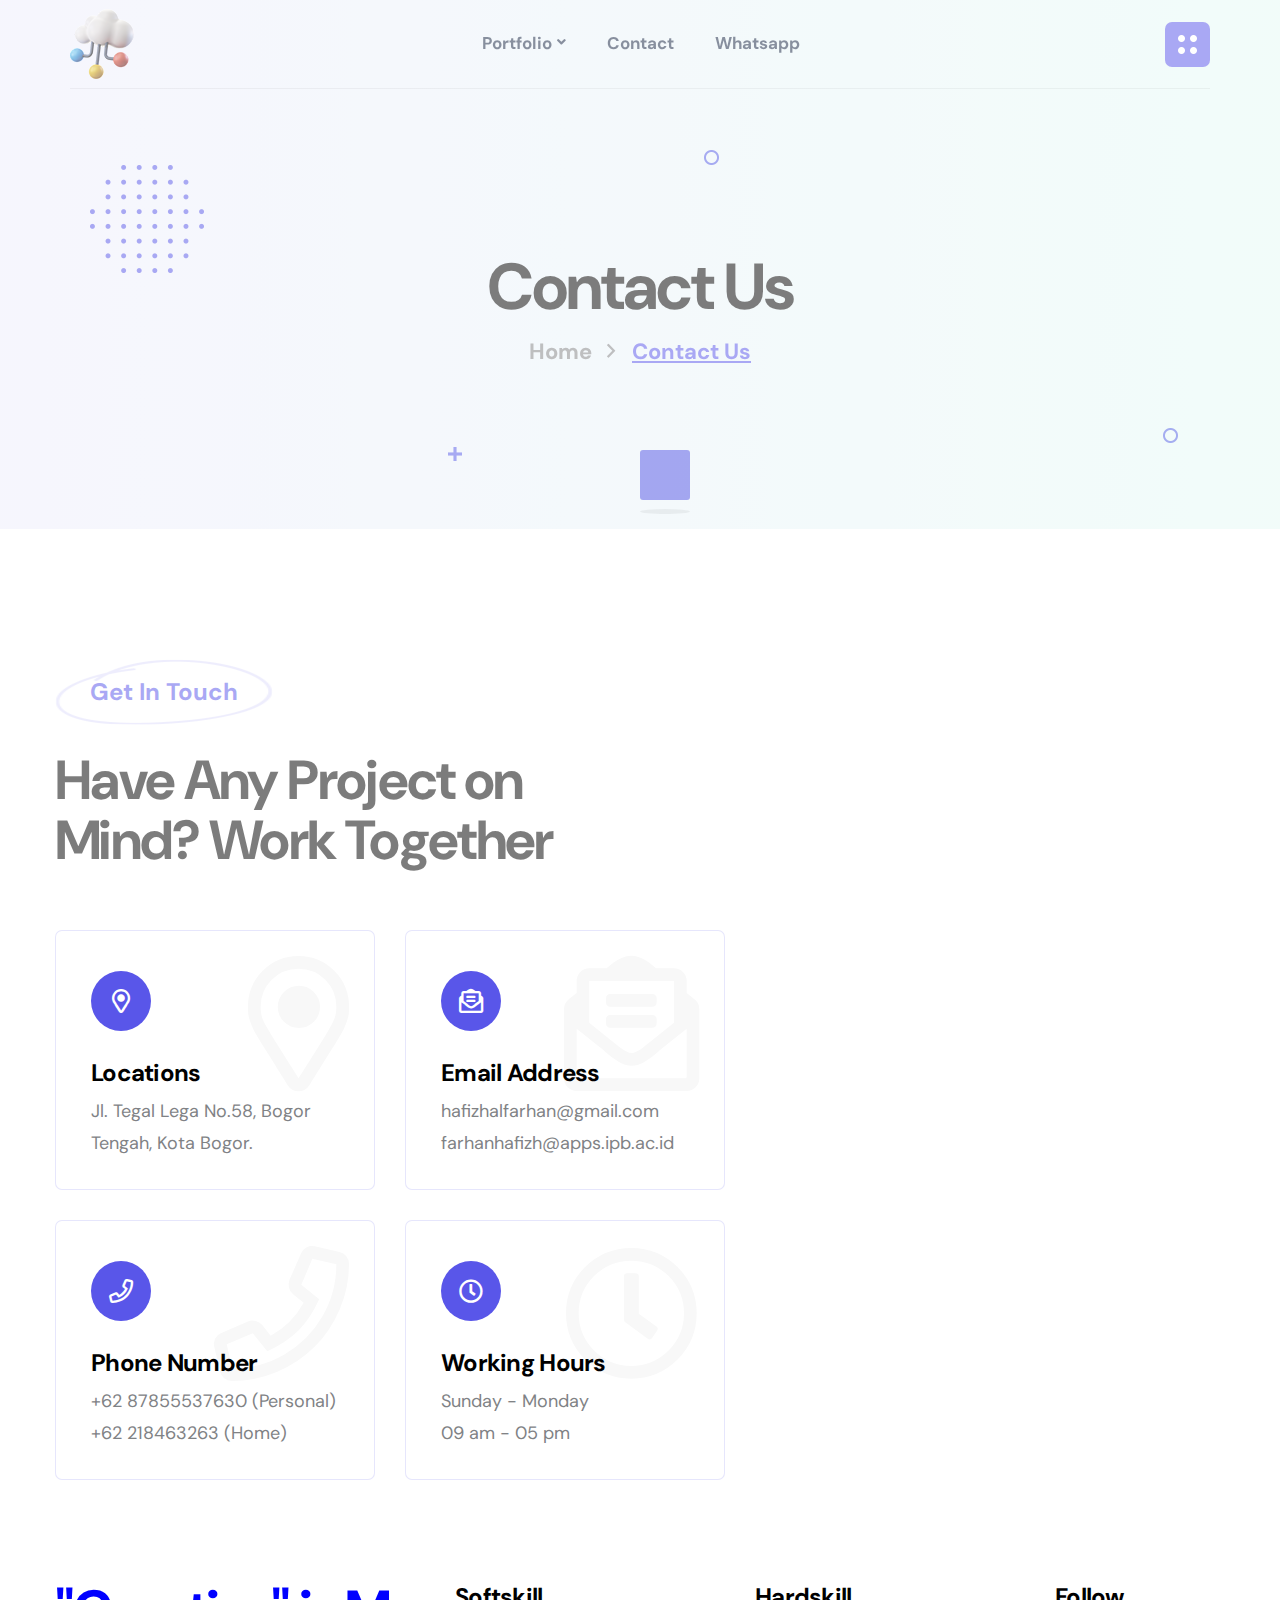
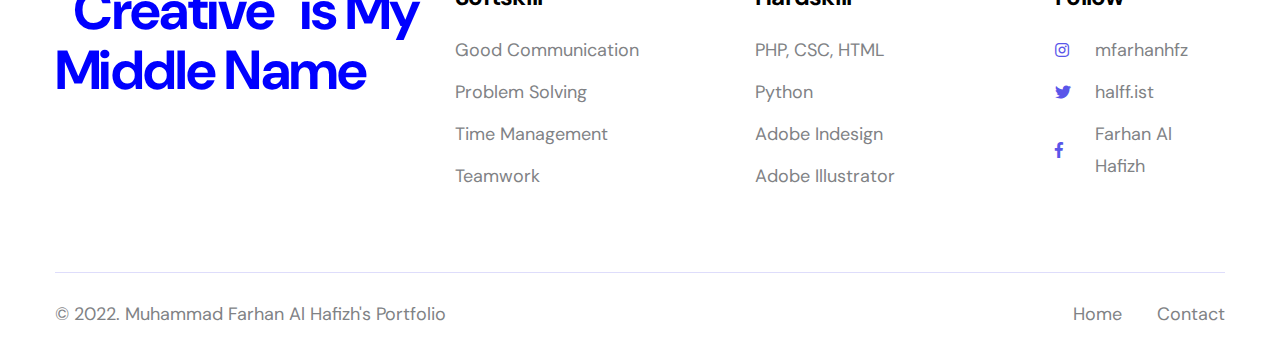
==== commit b0f56ef9: "Update contact.html" ====
--- a/contact.html
+++ b/contact.html
@@ -49,12 +49,12 @@
                         <li>
                             <i class="fal fa-envelope-open"></i>
                             <a href="mailto:hafizhalfarhan@gmail.com"> hafizhalfarhan@gmail.com</a>
-                            <a href="mailto:farhanhafizh@apps.ipb.ac.id">farhanhafizh@apps.ipb.ac.id</a>
+                            <a href="mailto:farhanhafizh@gmail.com">farhanhafizh@apps.ipb.ac.id</a>
                         </li>
                         <li>
                             <i class="fal fa-phone"></i>
-                            <a href="tel:(+62) 87855537630">(+62) 87855537630</a>
-                            <a href="tel:(+62) 87855537630">(+62) 87855537630</a>
+                            <a href="tel:(62)-87855537630">(62) 87855537630 (Personal)</a>
+                            <a href="tel:(62)-218463262">(62) 218463262 (Home)</a>
                         </li>
                     </ul>
                 </div>
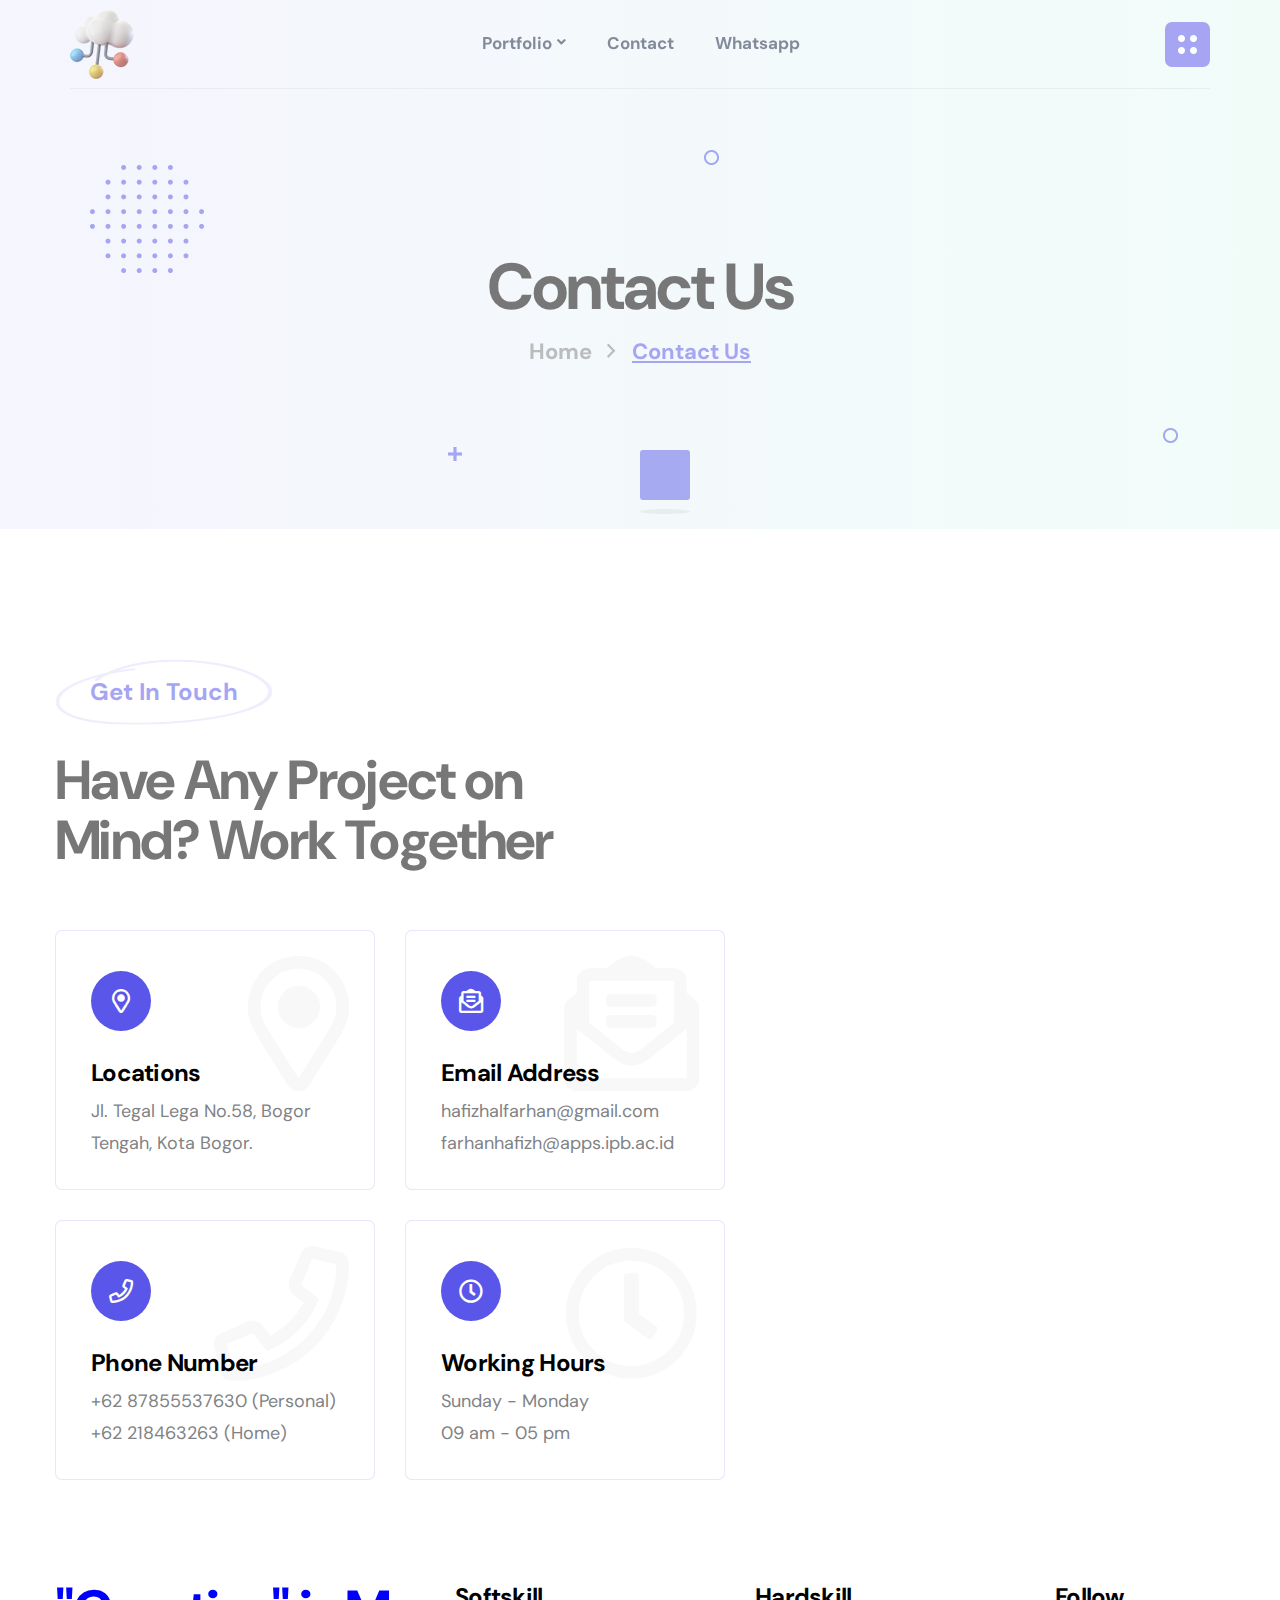
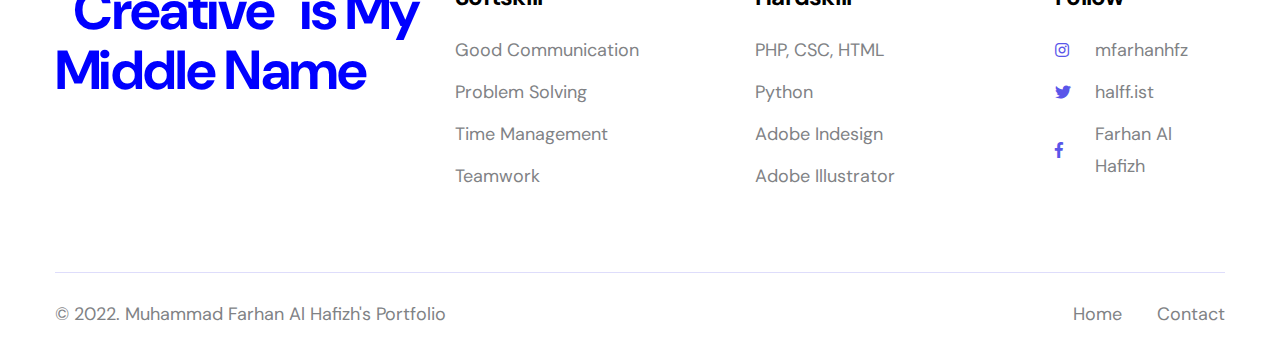
==== commit ab2524d7: "Update contact.html" ====
--- a/contact.html
+++ b/contact.html
@@ -53,8 +53,8 @@
                         </li>
                         <li>
                             <i class="fal fa-phone"></i>
-                            <a href="tel:(62)-87855537630">(62) 87855537630 (Personal)</a>
-                            <a href="tel:(62)-218463262">(62) 218463262 (Home)</a>
+                            <a href="tel:(62)-87855537630">(+62) 87855537630 (Personal)</a>
+                            <a href="tel:(62)-218463262">(+62) 218463262 (Home)</a>
                         </li>
                     </ul>
                 </div>
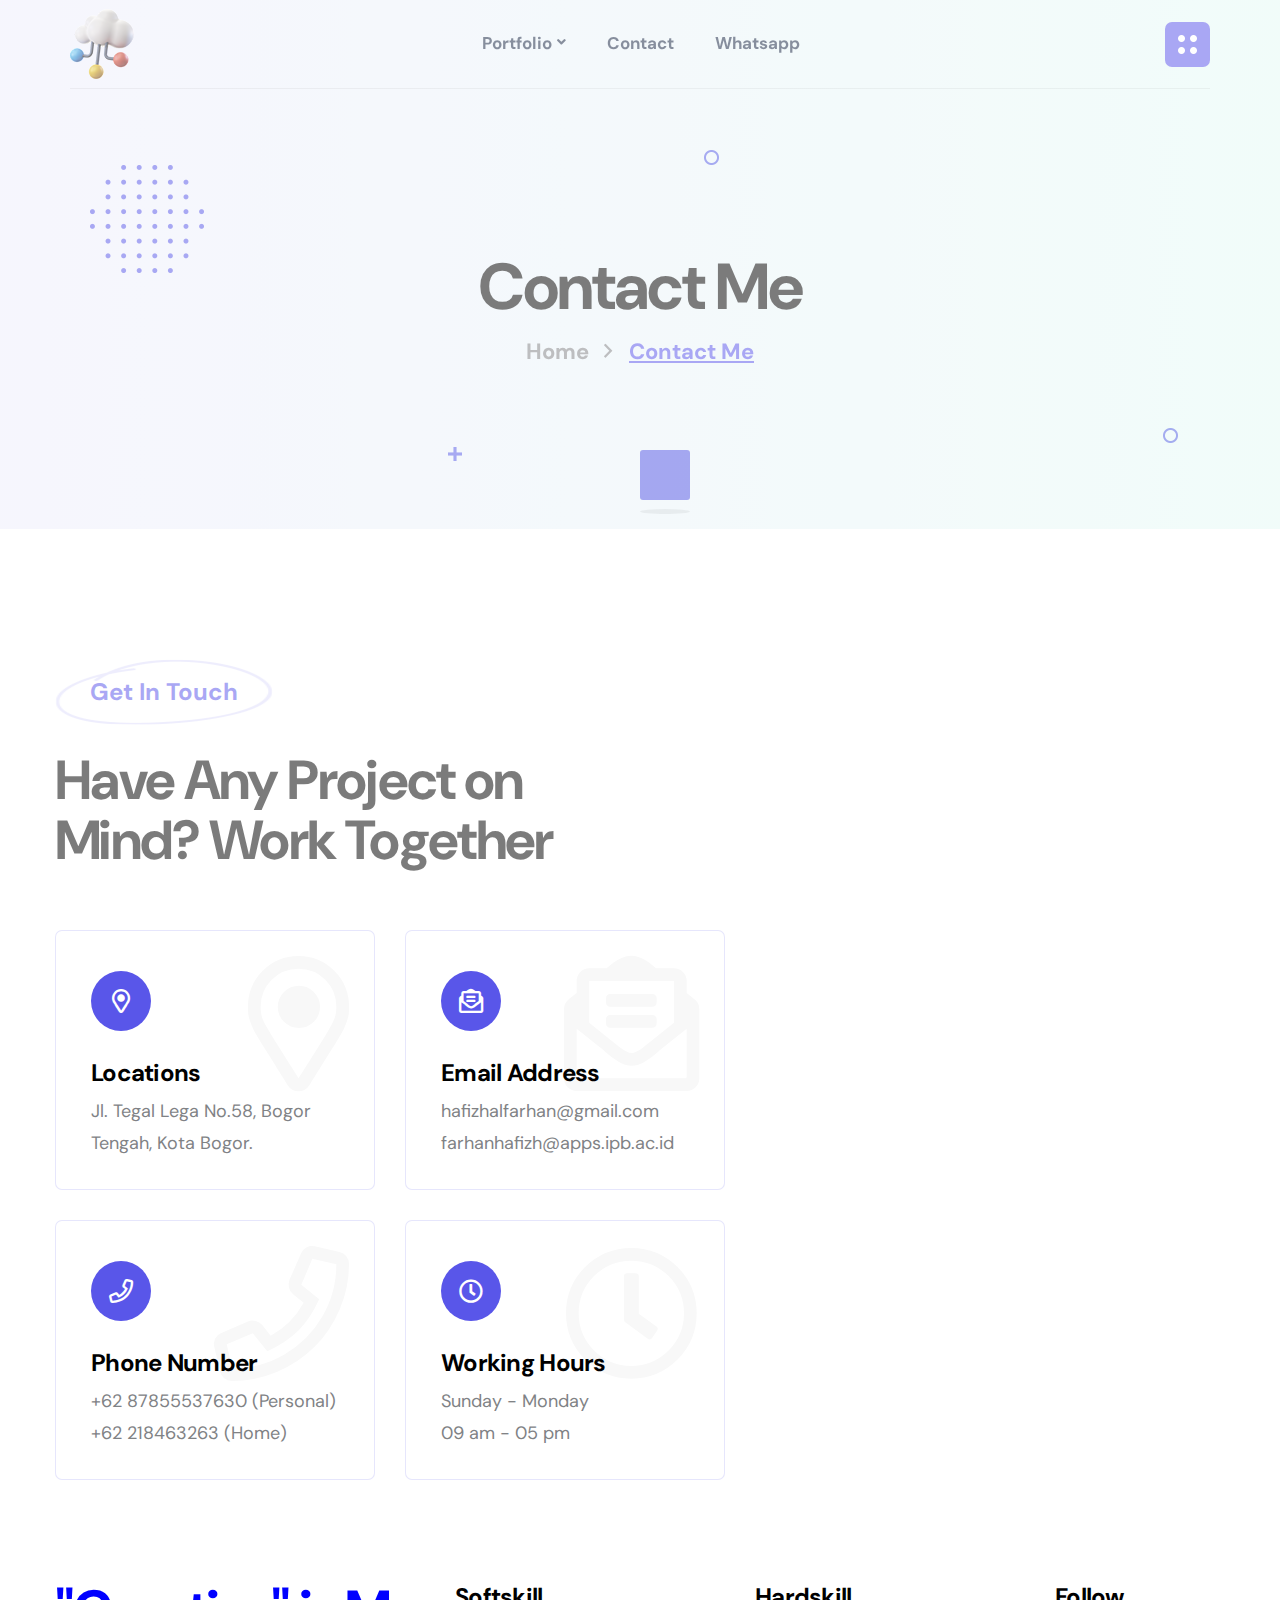
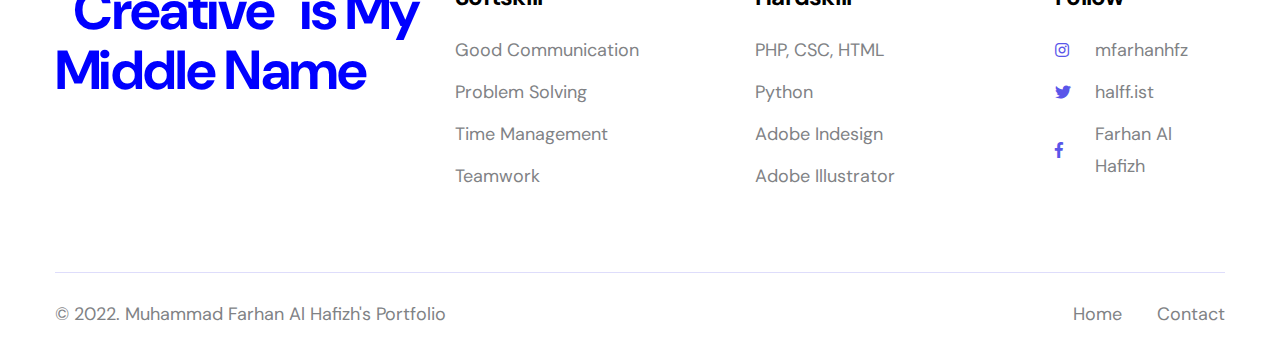
==== commit 17903aec: "Update contact.html" ====
--- a/contact.html
+++ b/contact.html
@@ -40,7 +40,7 @@
                     </p>
                 </div>
                 <div class="contact-us">
-                    <h5 class="panel-widget-title">Contact Us</h5>
+                    <h5 class="panel-widget-title">Contact Me</h5>
                     <ul>
                         <li>
                             <i class="fal fa-map-marker-alt"></i>
@@ -124,10 +124,10 @@
                 <div class="row justify-content-center">
                     <div class="col-lg-7">
                         <div class="page-title text-center">
-                            <h1>Contact Us</h1>
+                            <h1>Contact Me</h1>
                             <ul class="breadcrumbs-link">
                                 <li><a href="index.html">Home</a></li>
-                                <li class="active">Contact Us</li>
+                                <li class="active">Contact Me</li>
                             </ul>
                         </div>
                     </div>
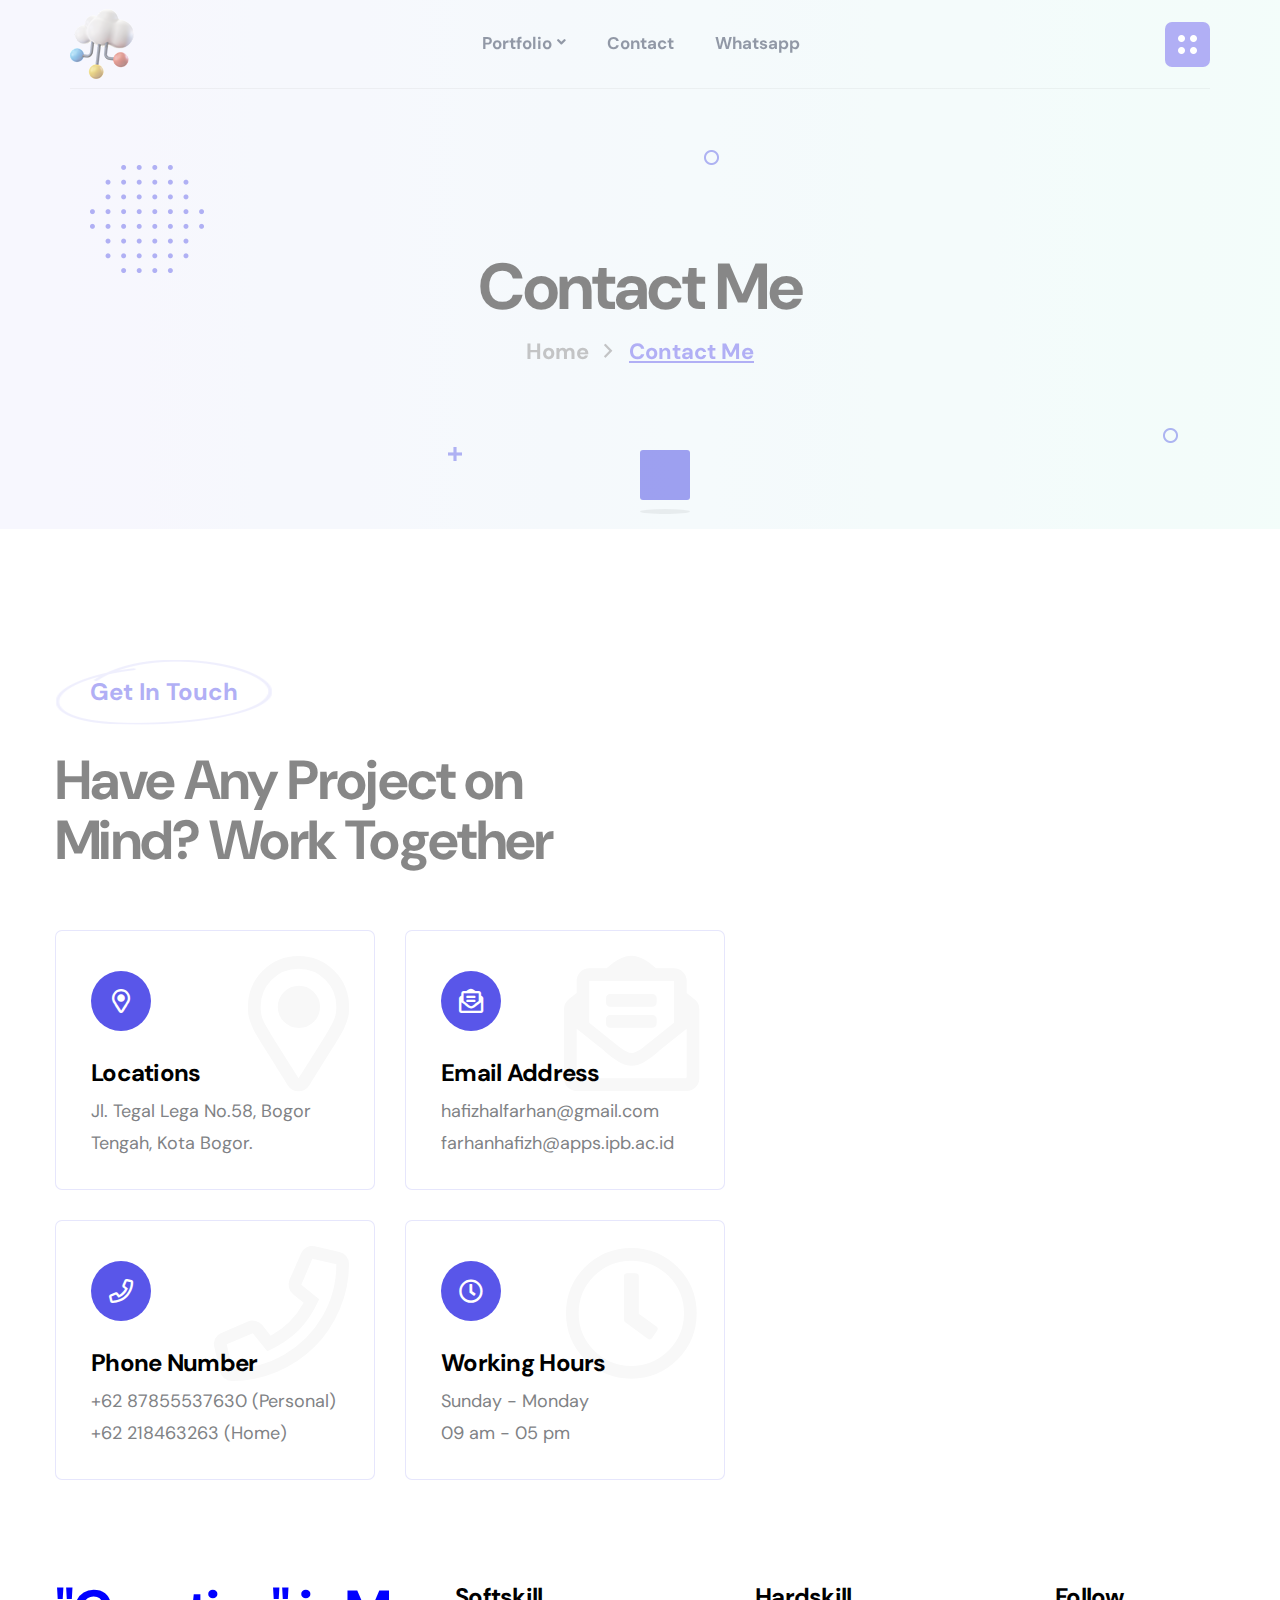
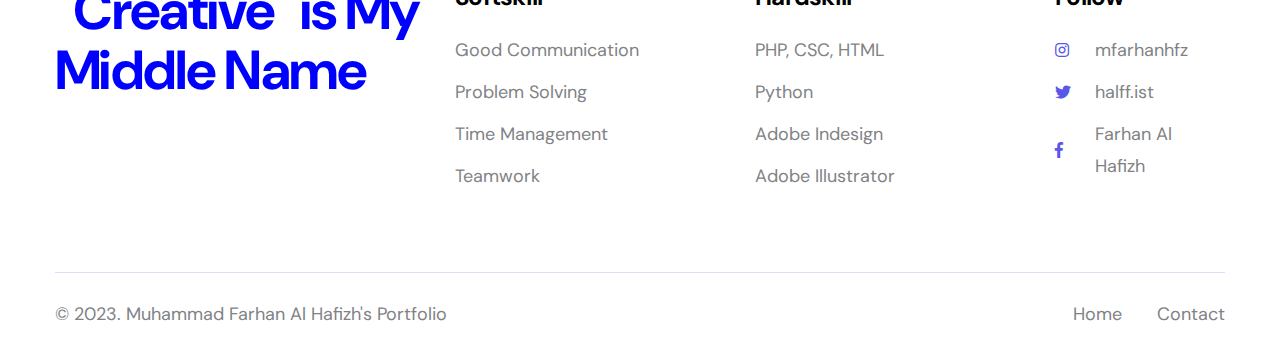
==== commit 1fc41c39: "Update contact.html" ====
--- a/contact.html
+++ b/contact.html
@@ -253,7 +253,7 @@
                     <div class="row">
                         <div class="col-lg-6">
                             <div class="copyright-text">
-                                <p>&copy; 2022. Muhammad Farhan Al Hafizh's Portfolio</p>
+                                <p>&copy; 2023. Muhammad Farhan Al Hafizh's Portfolio</p>
                             </div>
                         </div>
                         <div class="col-lg-6">
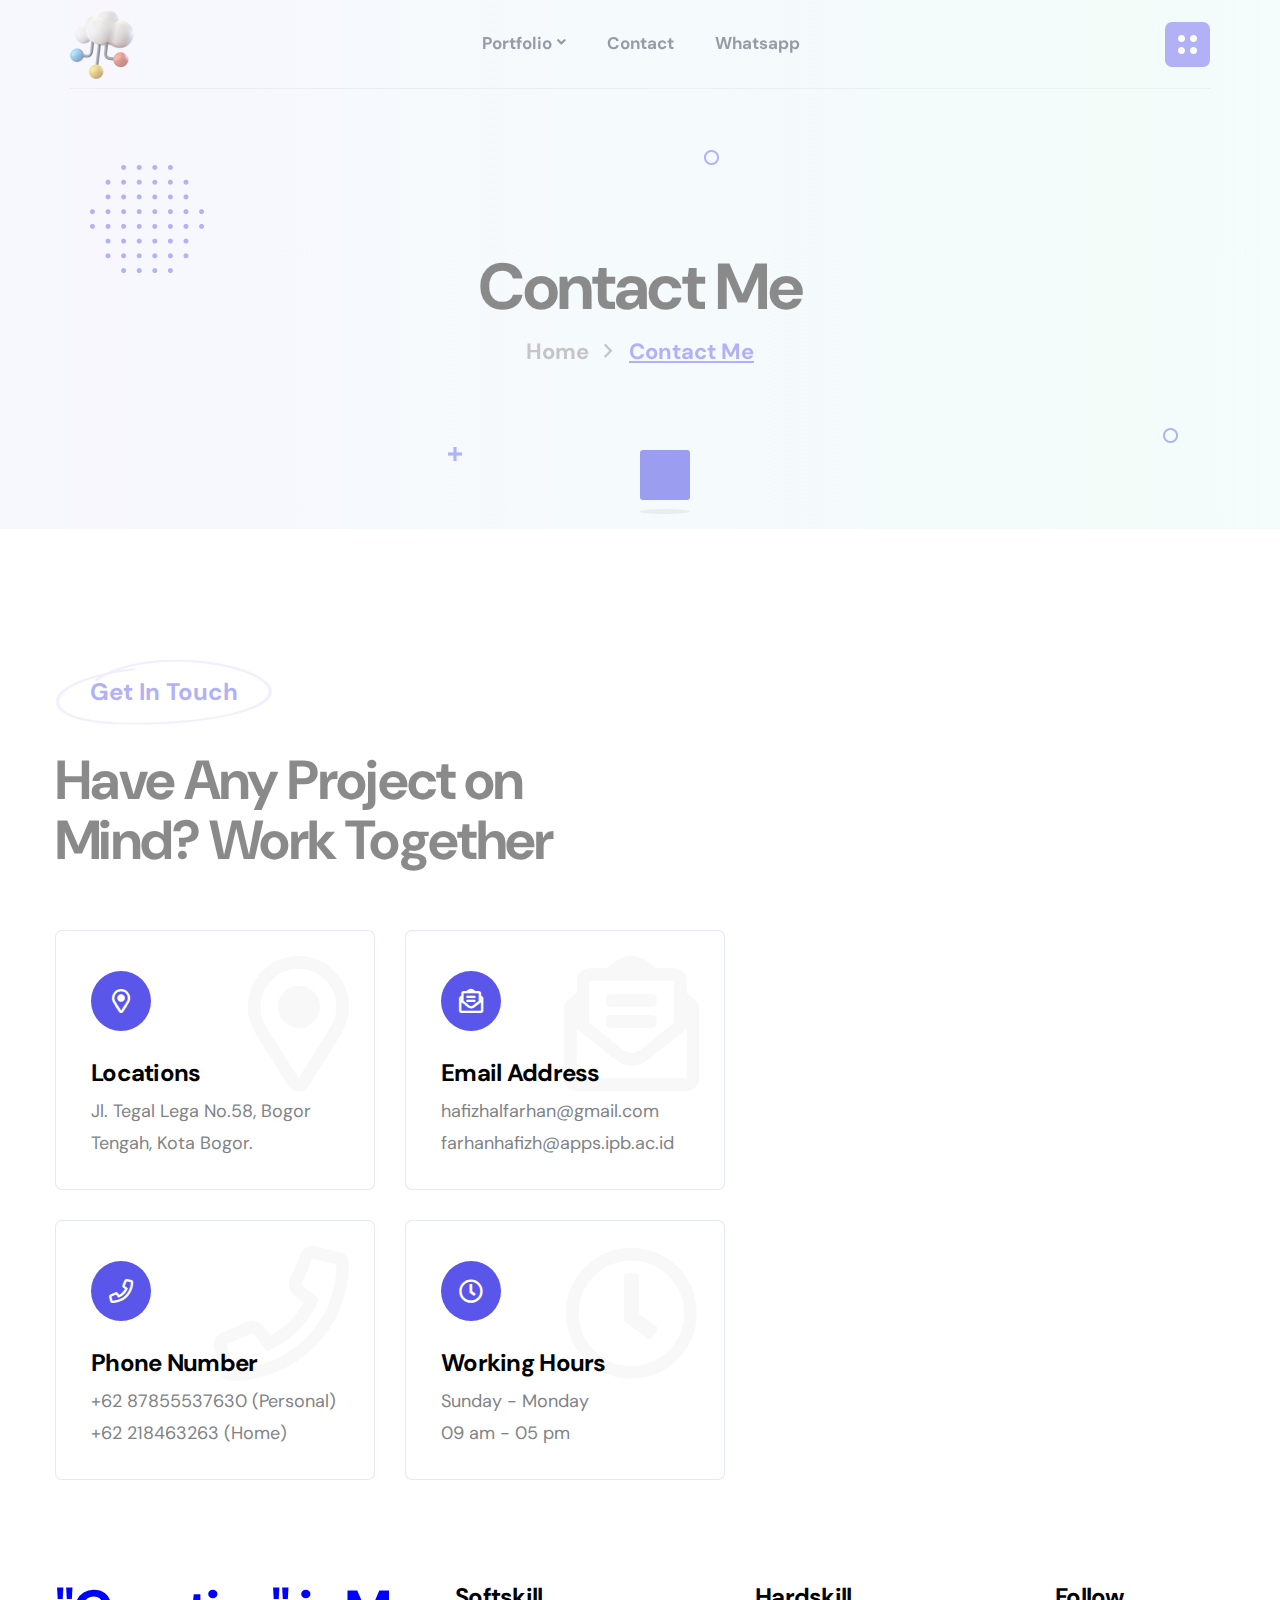
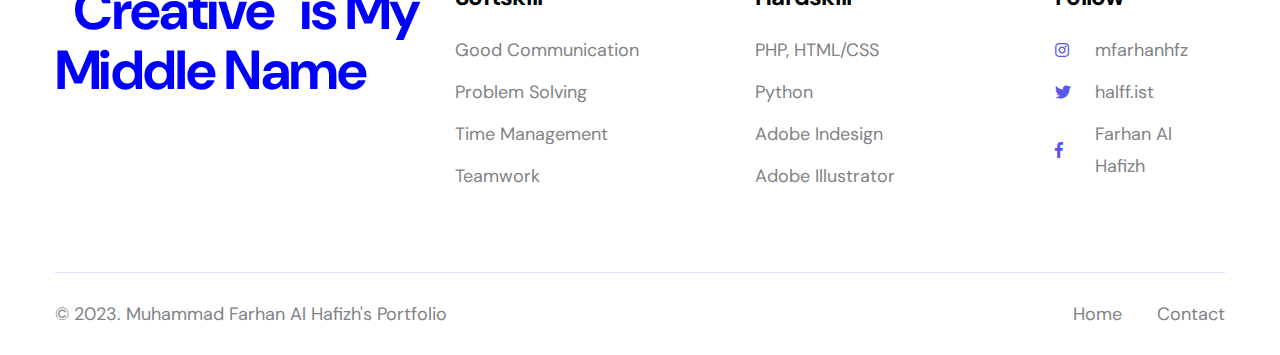
==== commit 422b5631: "Update contact.html" ====
--- a/contact.html
+++ b/contact.html
@@ -36,7 +36,7 @@
                 <div class="about-us">
                     <h5 class="panel-widget-title">About Me</h5>
                     <p>
-                        Hello, my name is Muhammad Farhan Al Haﬁzh and I am a software developer with three years of experience in developing web and mobile applications. Throughout my journey, I have worked on a variety of projects using a range of programming languages, including python, PHP, javascript, java, C, CSC. In my portfolio, you will ﬁnd examples of my work in web and mobile apps, which showcases my developing an application.
+                        Hello, my name is Muhammad Farhan Al Haﬁzh and I am a software developer with three years of experience in developing web and mobile applications. Throughout my journey, I have worked on a variety of projects using a range of programming languages, including python, PHP, javascript, java, C, CSS/HTML. In my portfolio, you will ﬁnd examples of my work in web and mobile apps, which showcases my developing an application.
                     </p>
                 </div>
                 <div class="contact-us">
@@ -230,7 +230,7 @@
                             <div class="widget footer-nav-widget mb-40 wow fadeInUp" data-wow-delay=".20s">
                                 <h4 class="widget-title">Hardskill</h4>
                                 <ul class="widget-nav">
-                                    <li>PHP, CSC, HTML</li>
+                                    <li>PHP, HTML/CSS</li>
                                     <li>Python</li>
                                     <li>Adobe Indesign</a></li>
                                     <li>Adobe Illustrator</a></li>
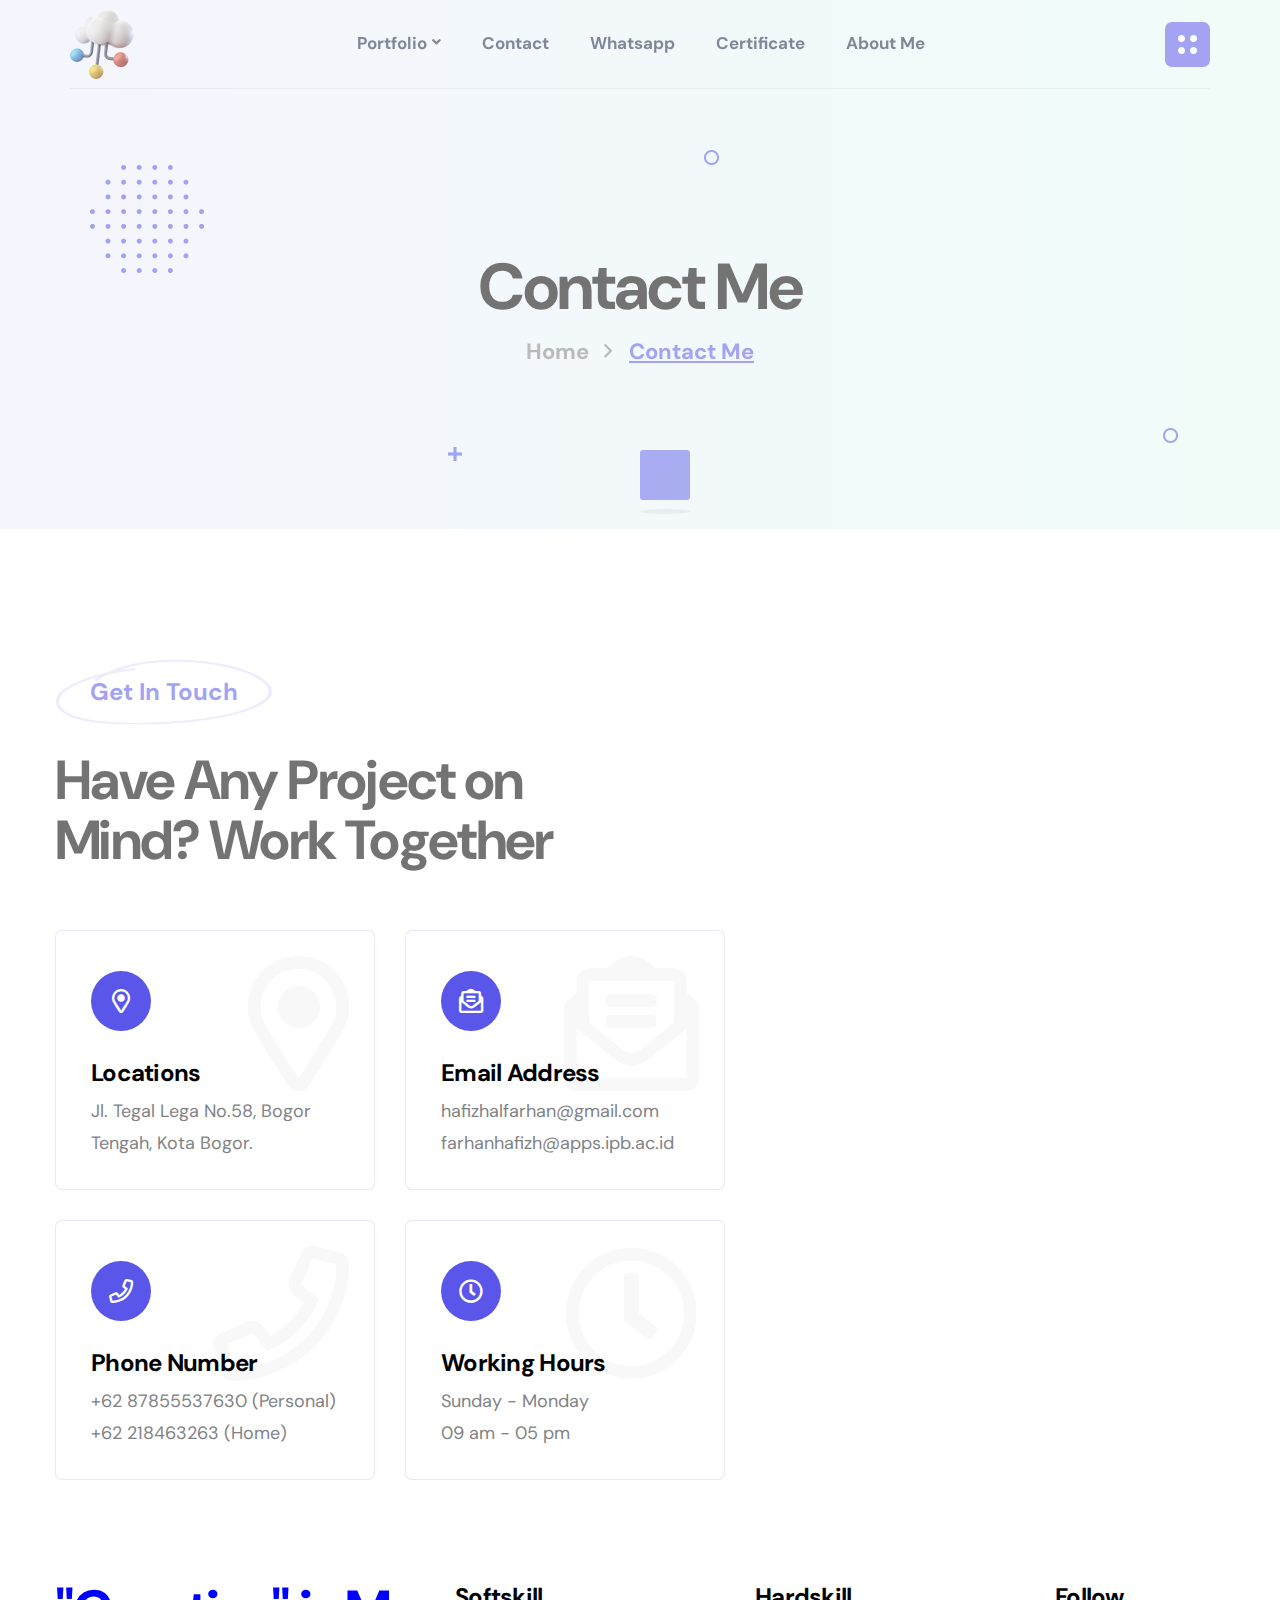
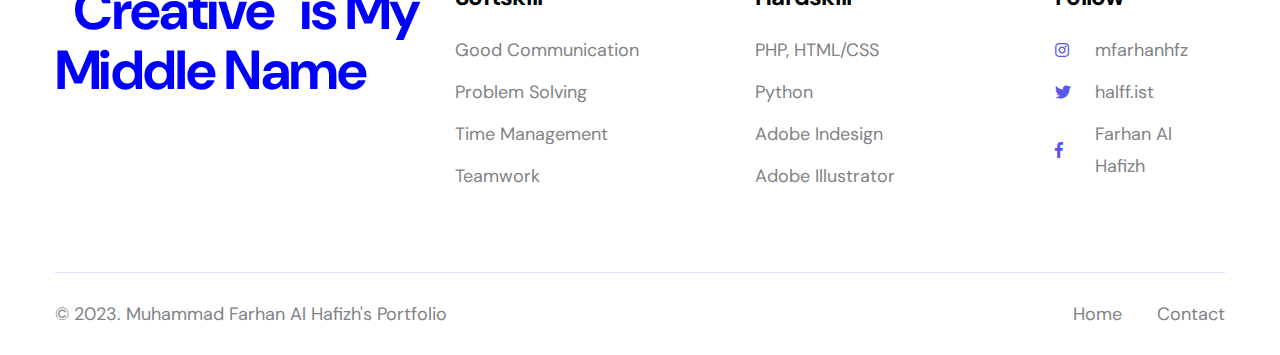
==== commit 2c5437d0: "Update contact.html" ====
--- a/contact.html
+++ b/contact.html
@@ -33,7 +33,7 @@
                 <div class="panel-logo">
                     <a href="index.html"><img src="assets/images/icon/Box.png" alt="Qempo" width="120" length="120"></a>
                 </div>
-                <div class="about-us">
+                <div class="about-us" id="aboutme1">
                     <h5 class="panel-widget-title">About Me</h5>
                     <p>
                         Hello, my name is Muhammad Farhan Al Haﬁzh and I am a software developer with three years of experience in developing web and mobile applications. Throughout my journey, I have worked on a variety of projects using a range of programming languages, including python, PHP, javascript, java, C, CSS/HTML. In my portfolio, you will ﬁnd examples of my work in web and mobile apps, which showcases my developing an application.
@@ -95,6 +95,8 @@
                                     </li>
                                     <li class="menu-item"><a href="contact.html" class="nav-link">Contact</a></li>
                                     <li class="menu-item"><a href="https://wa.me/6287855537630" class="nav-link">Whatsapp</a></li>
+                                    <li class="menu-item"><a href="https://drive.google.com/drive/folders/1I-QHRw4Wvg_61gBpdZU4K0pl5pMNTAGy?usp=share_link">Certificate</a></li>
+                                    <li class="menu-item"><a href="#aboutme1" class="nav-link">About Me</a></li>
                                 </ul>
                             </nav>
                         </div>
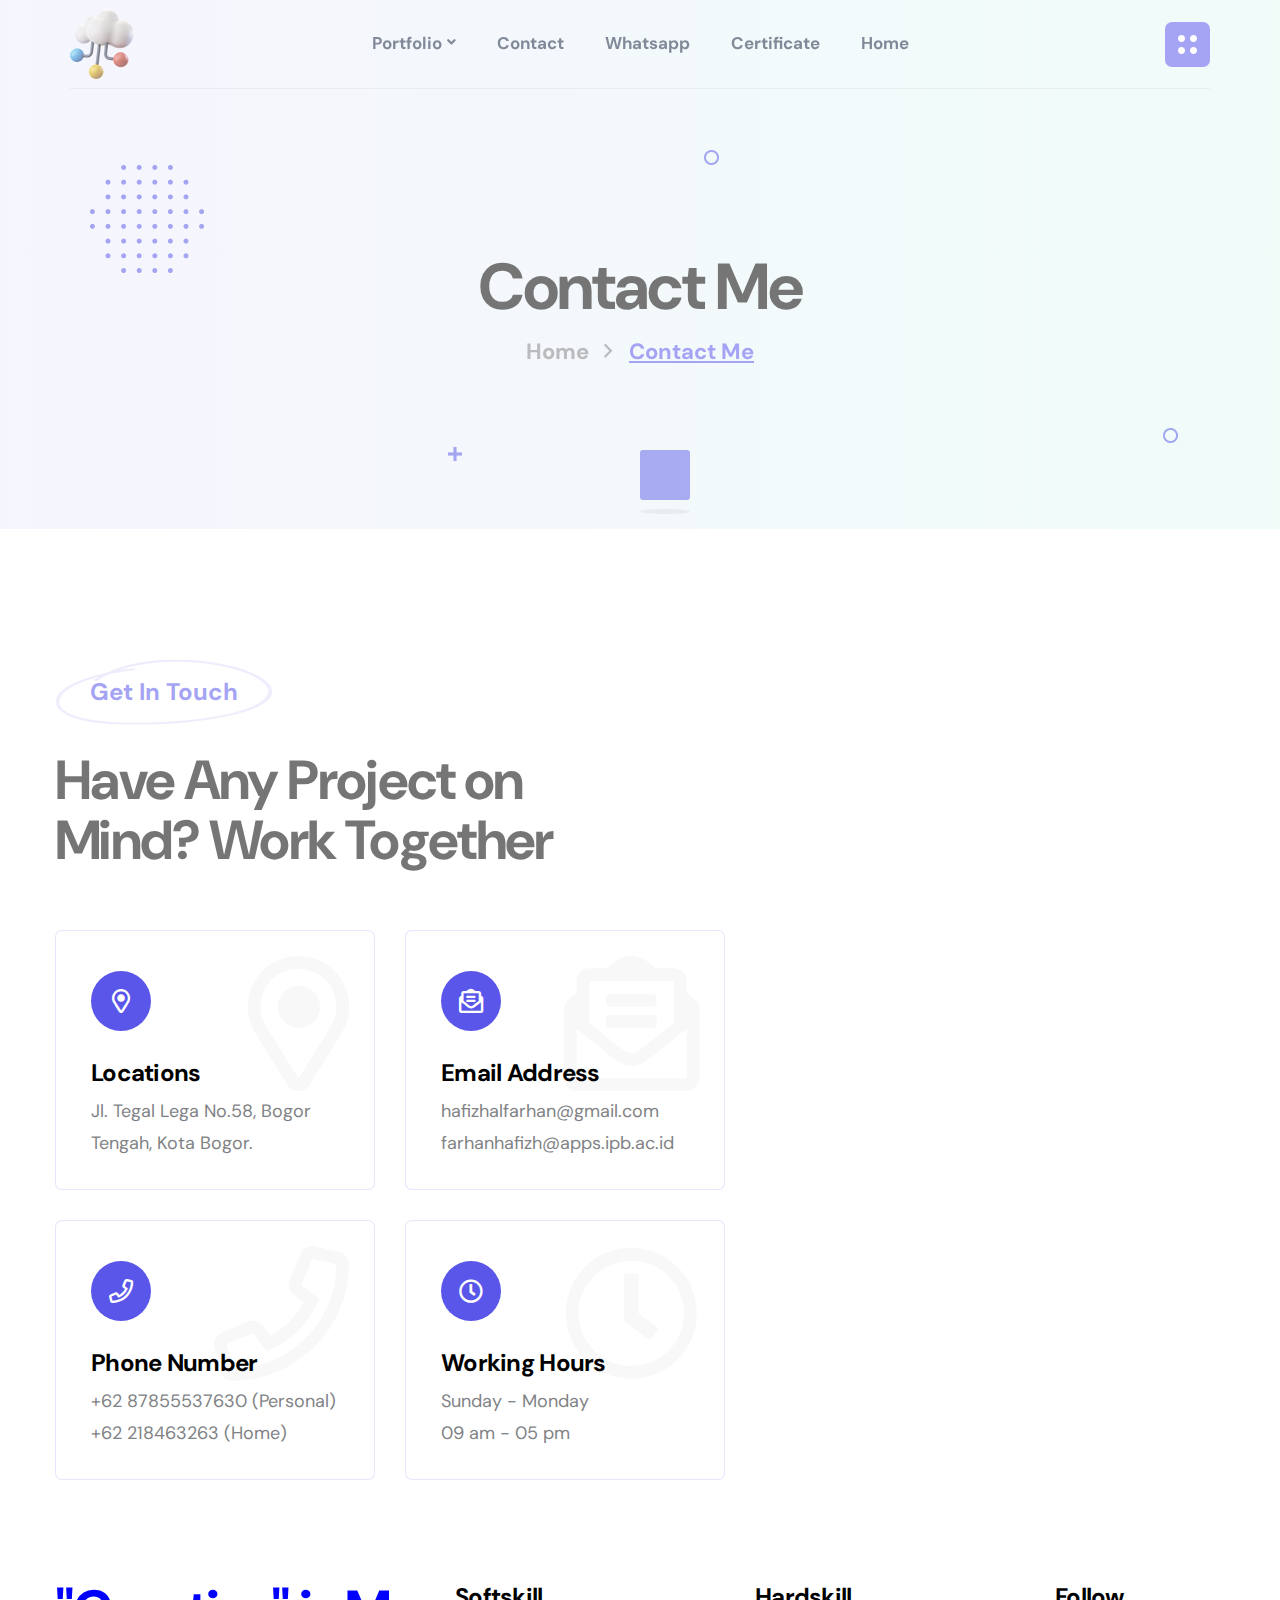
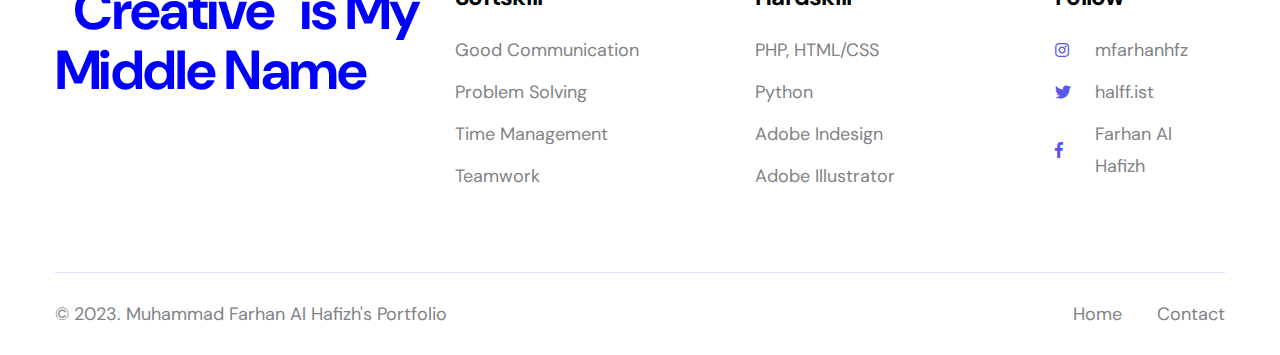
==== commit 051aa5c8: "Update contact.html" ====
--- a/contact.html
+++ b/contact.html
@@ -96,7 +96,7 @@
                                     <li class="menu-item"><a href="contact.html" class="nav-link">Contact</a></li>
                                     <li class="menu-item"><a href="https://wa.me/6287855537630" class="nav-link">Whatsapp</a></li>
                                     <li class="menu-item"><a href="https://drive.google.com/drive/folders/1I-QHRw4Wvg_61gBpdZU4K0pl5pMNTAGy?usp=share_link">Certificate</a></li>
-                                    <li class="menu-item"><a href="#aboutme1" class="nav-link">About Me</a></li>
+                                    <li class="menu-item"><a href="index.html" class="nav-link">Home</a></li>
                                 </ul>
                             </nav>
                         </div>
